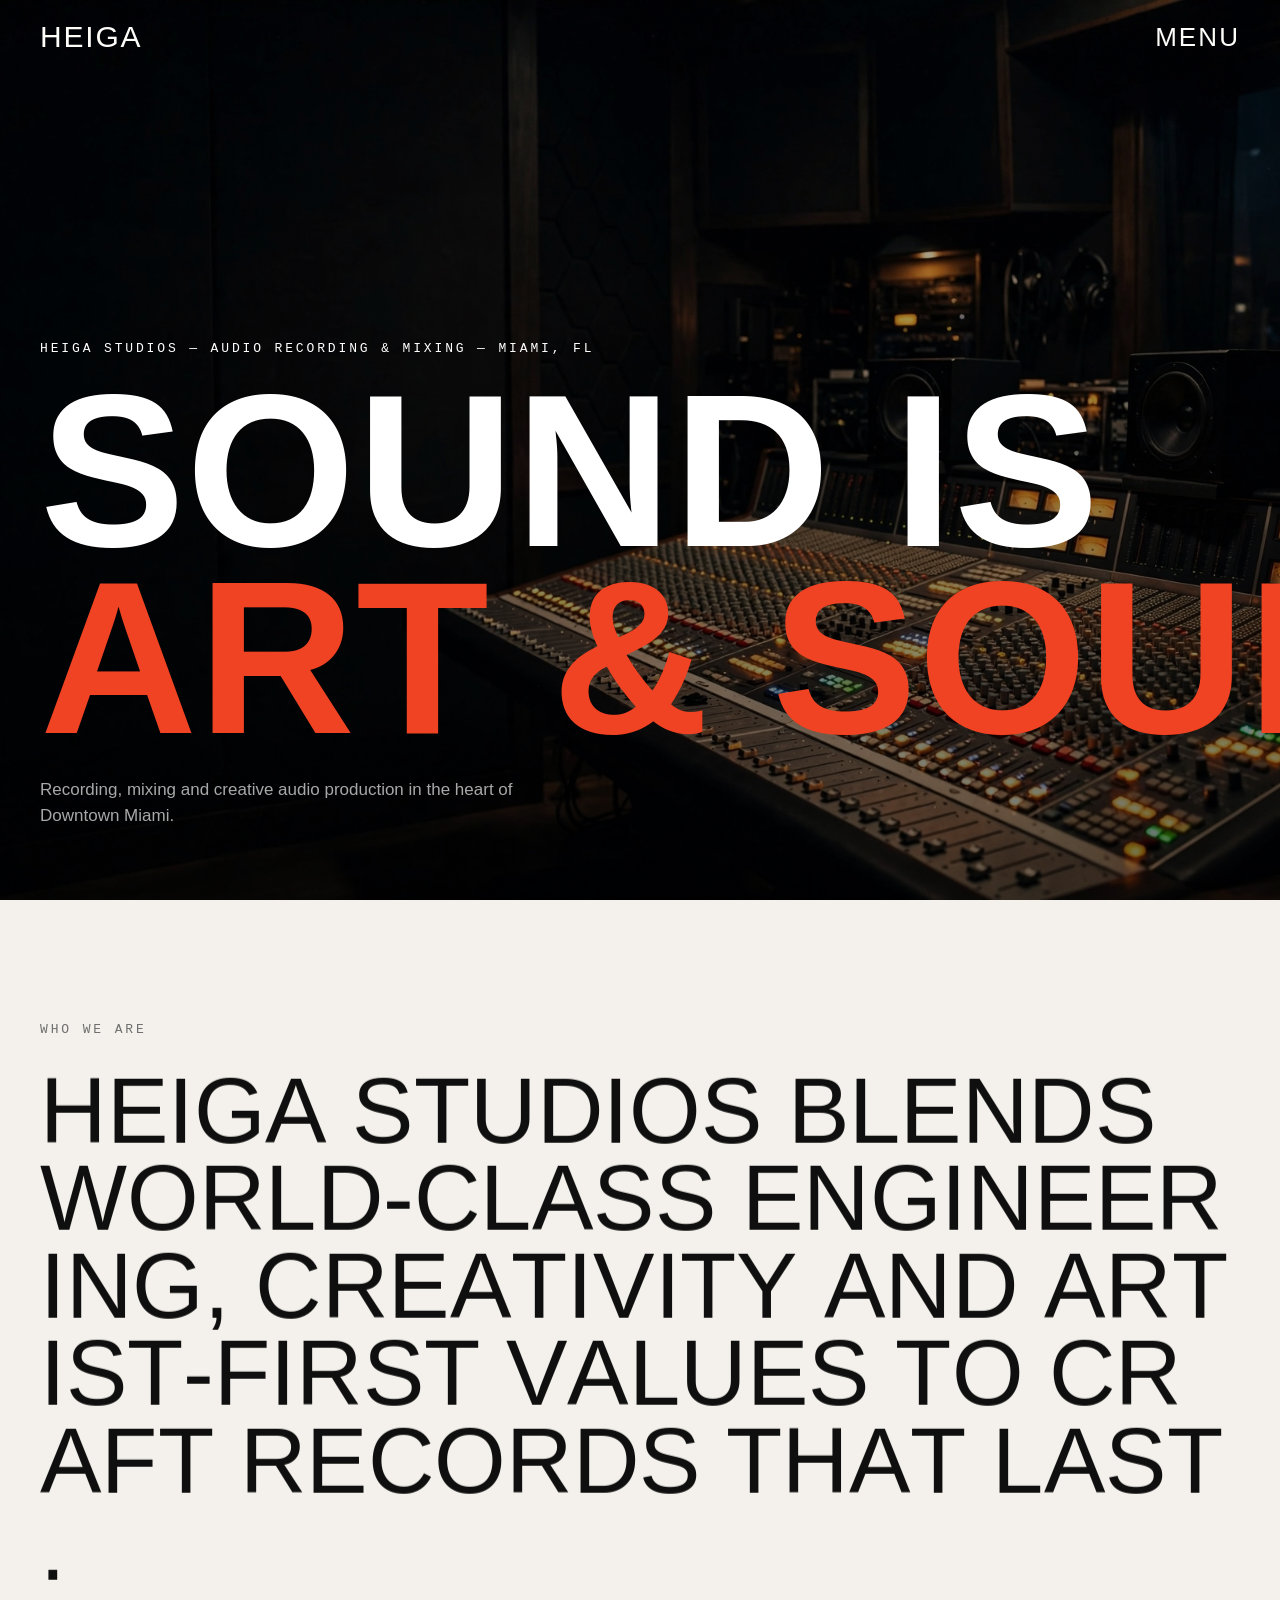
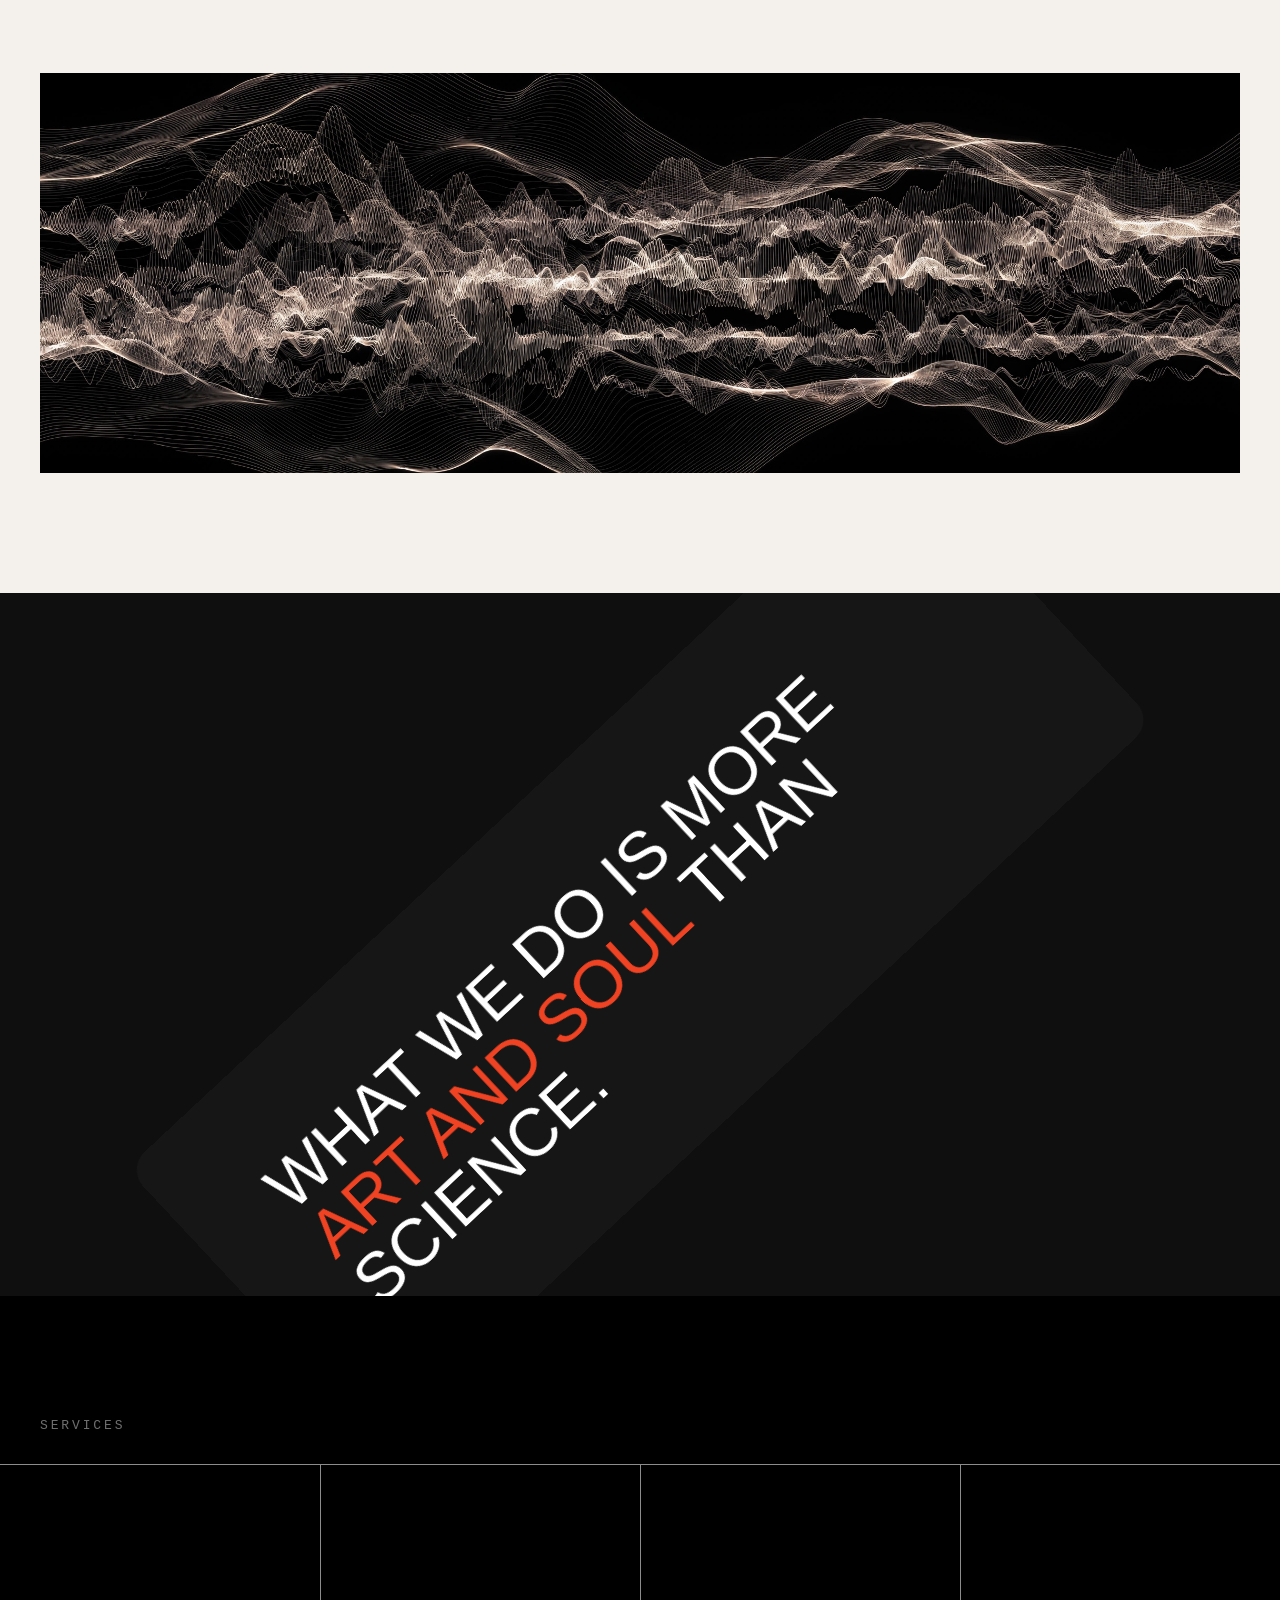
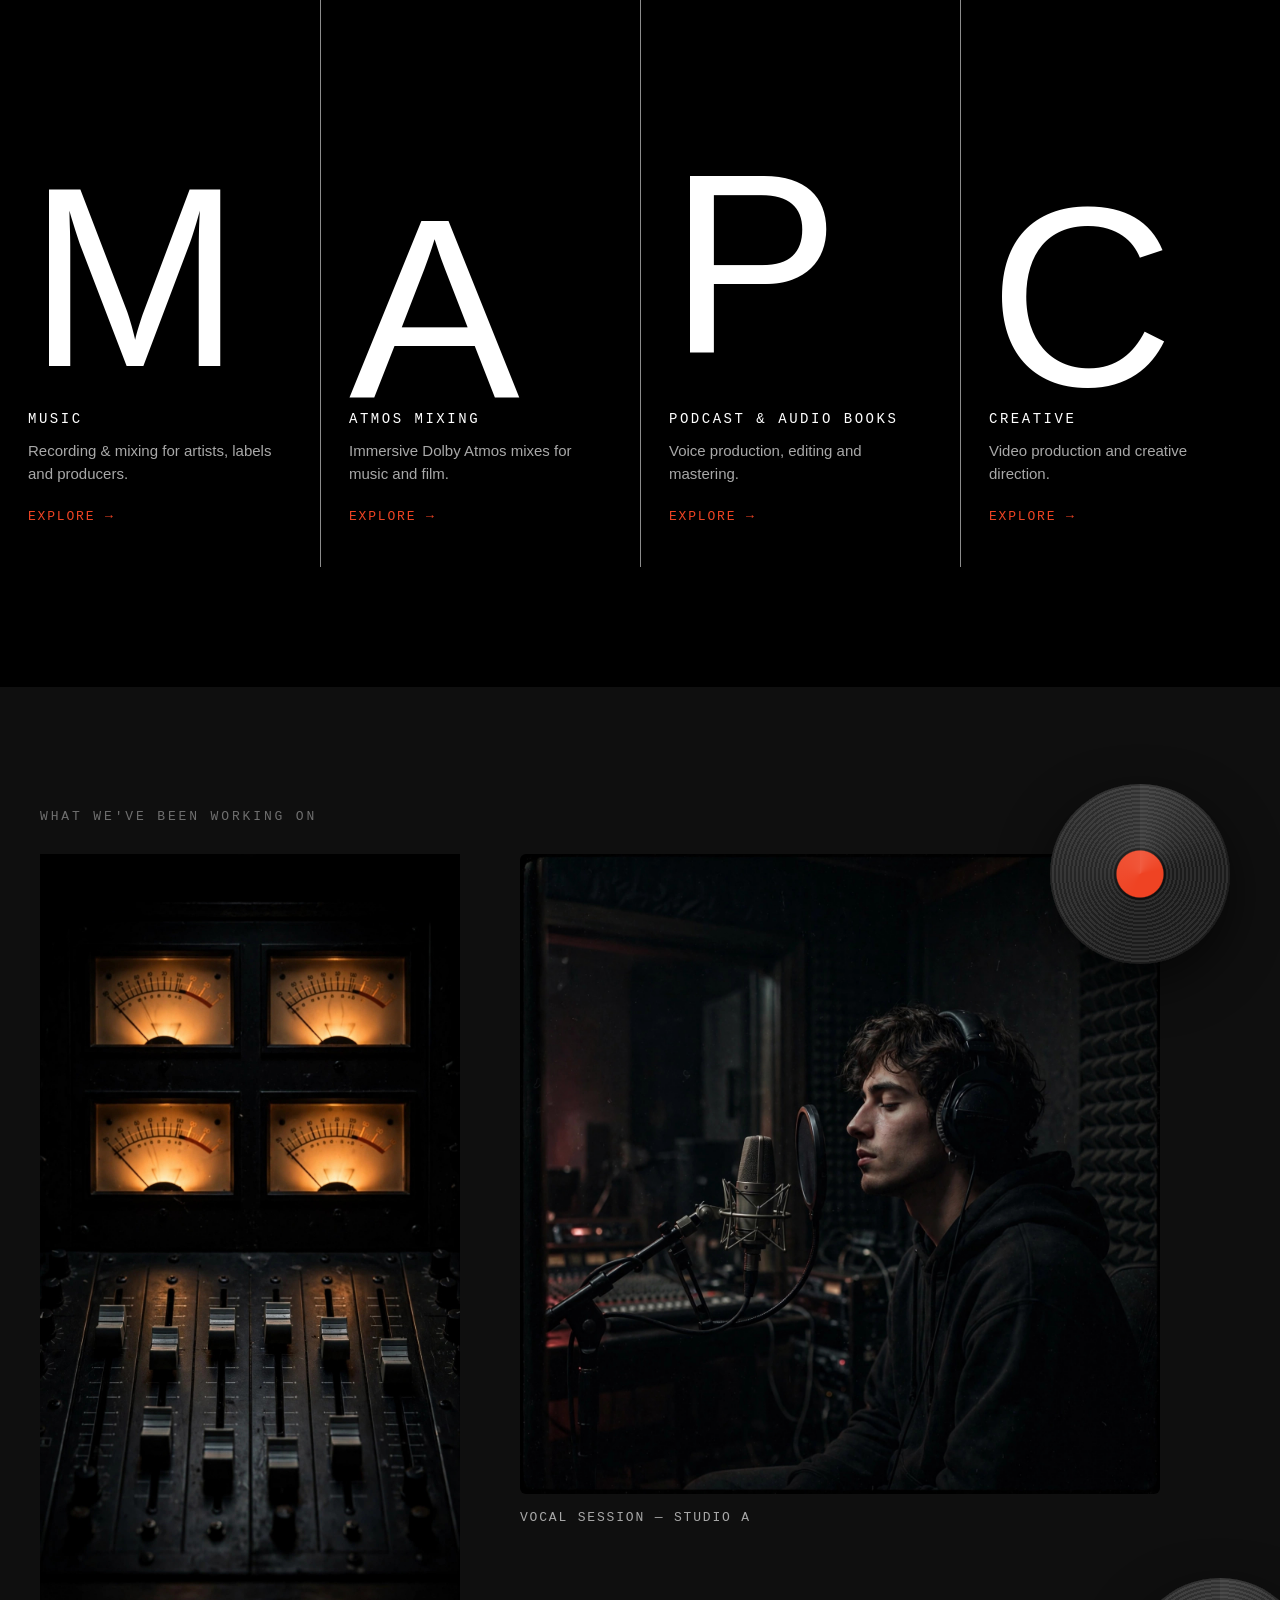
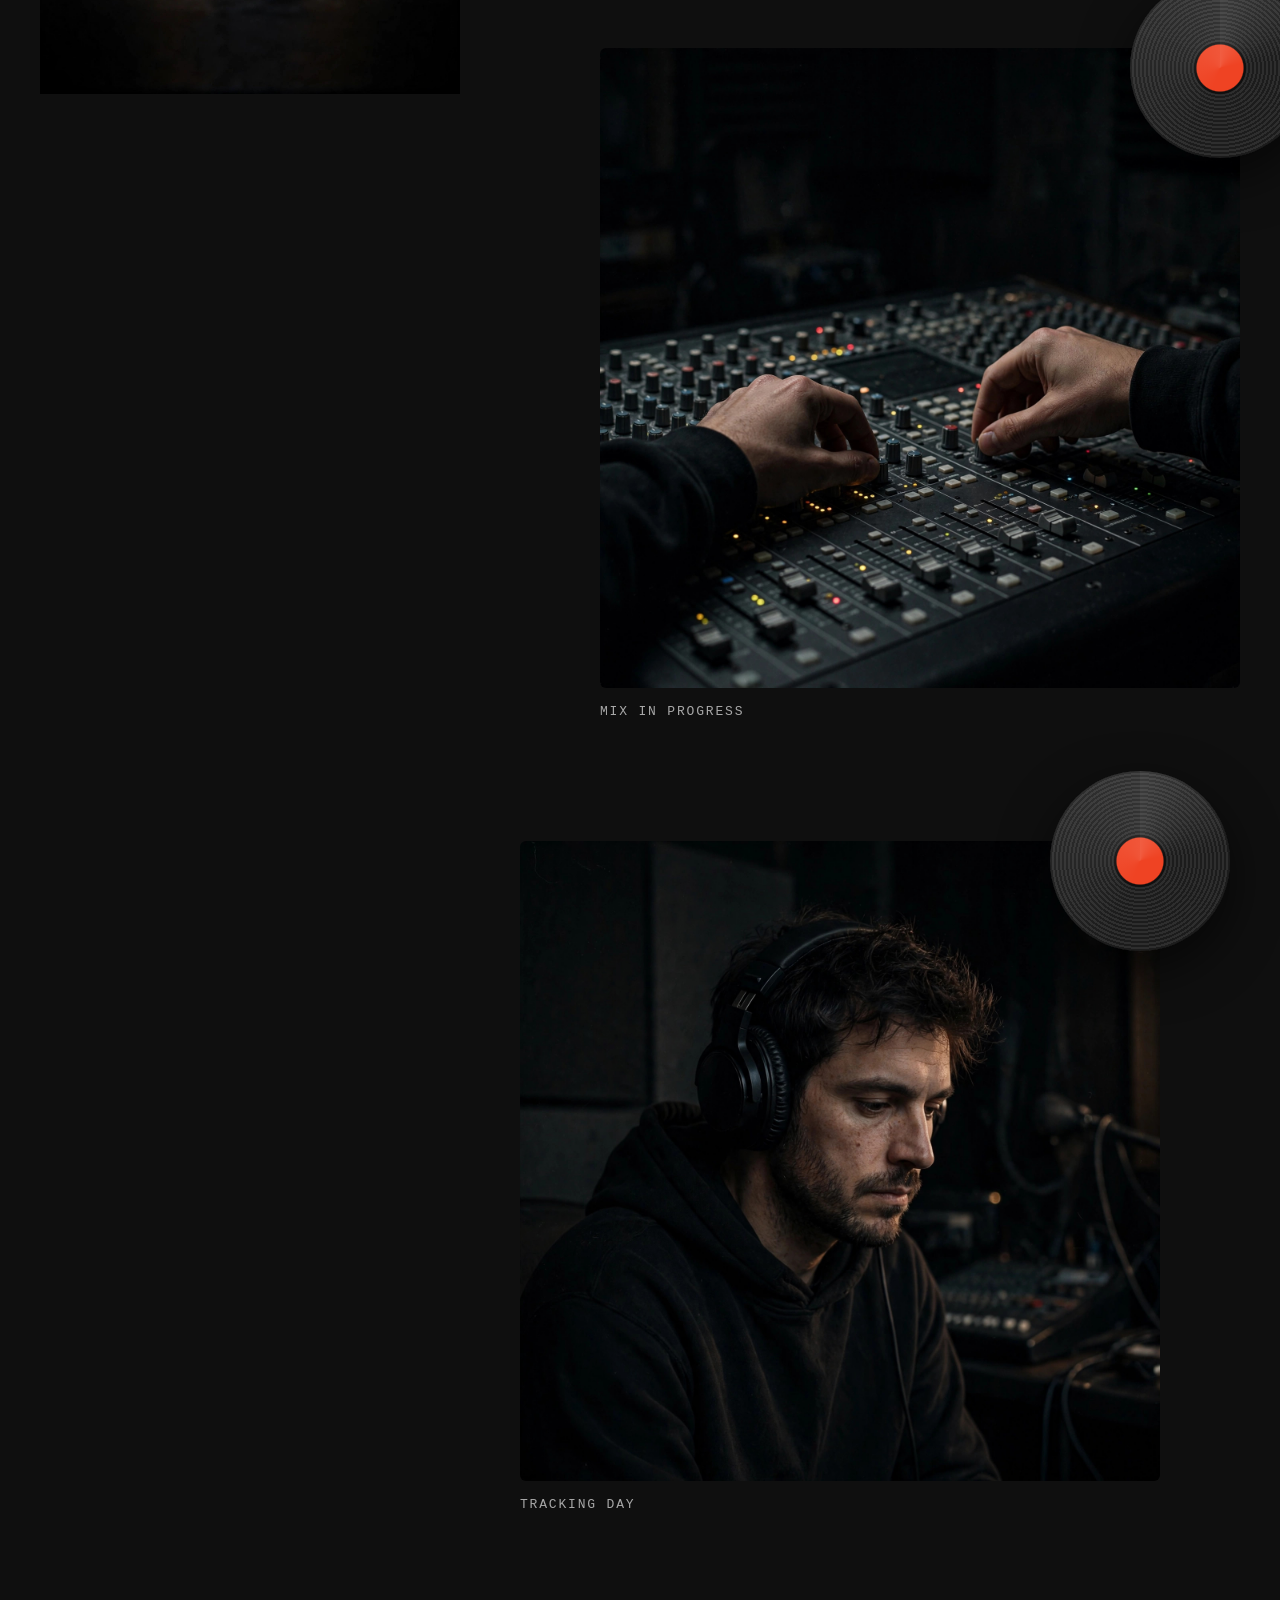
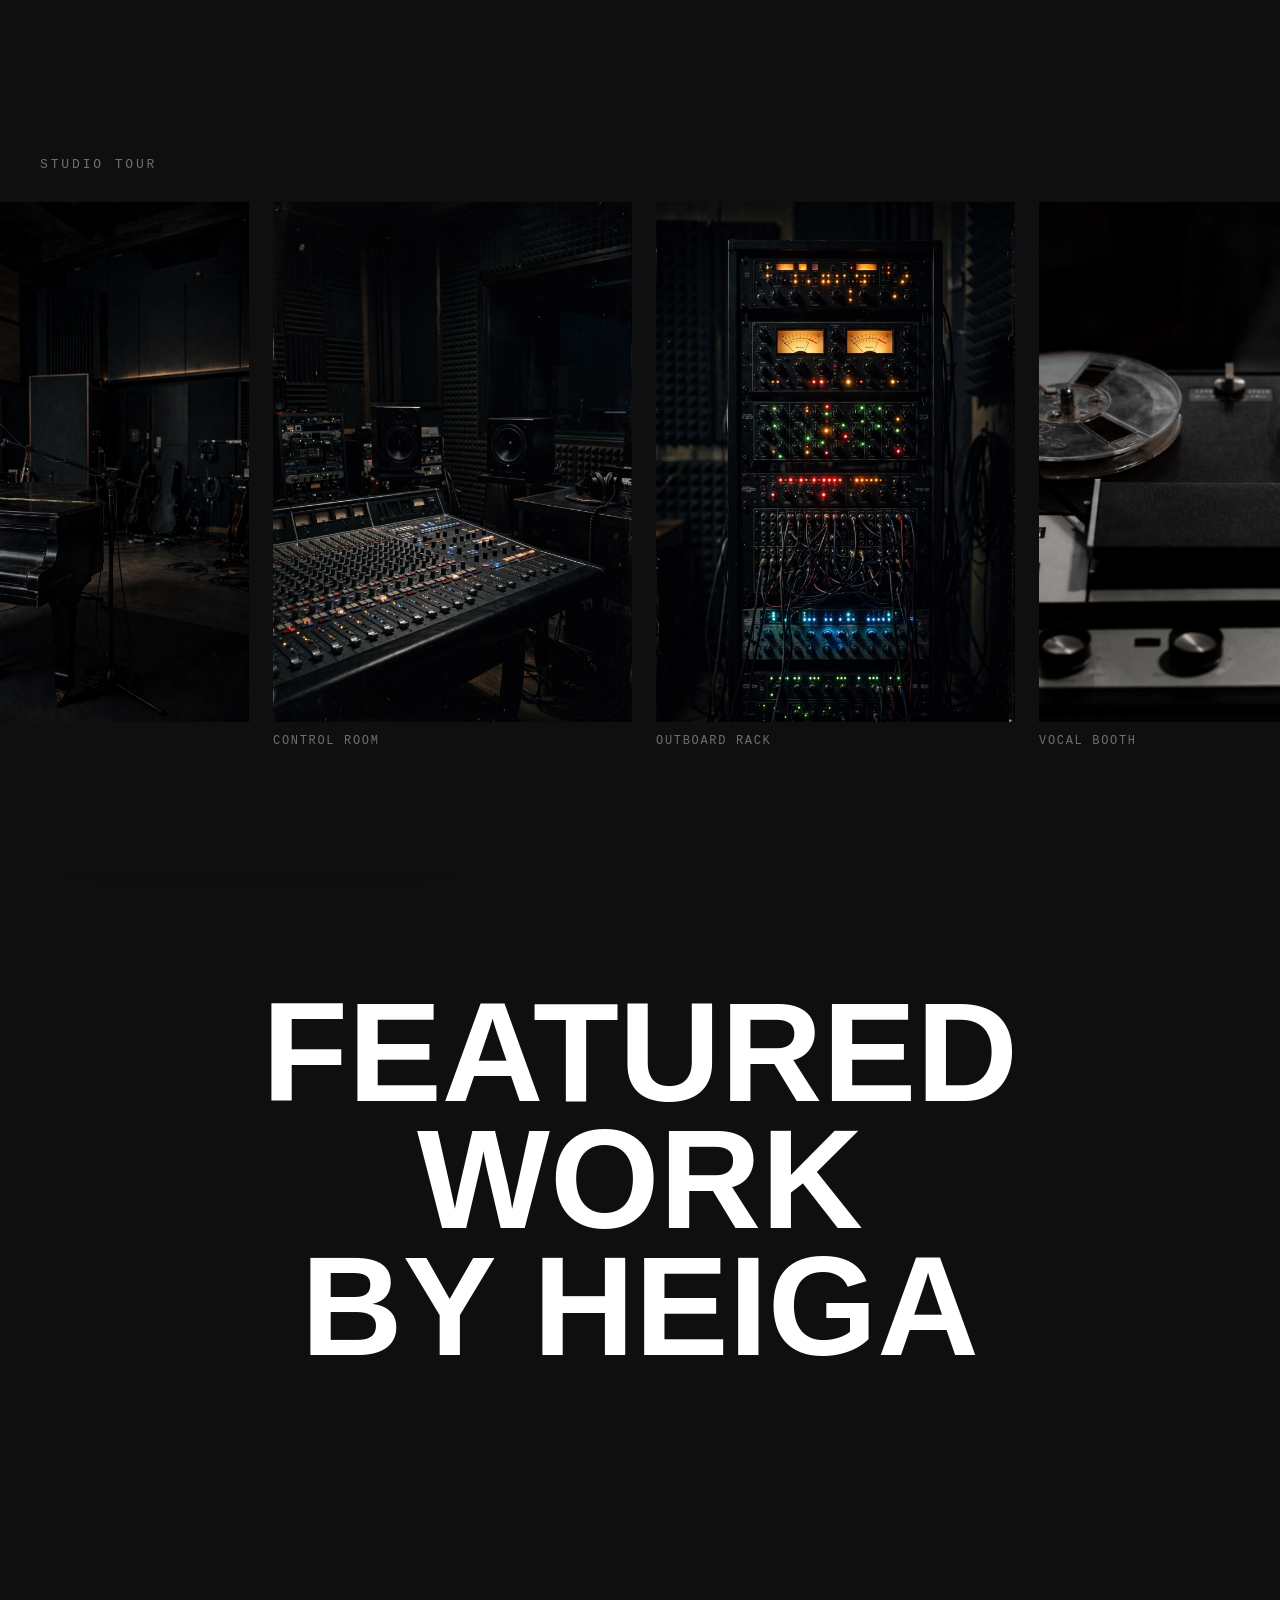
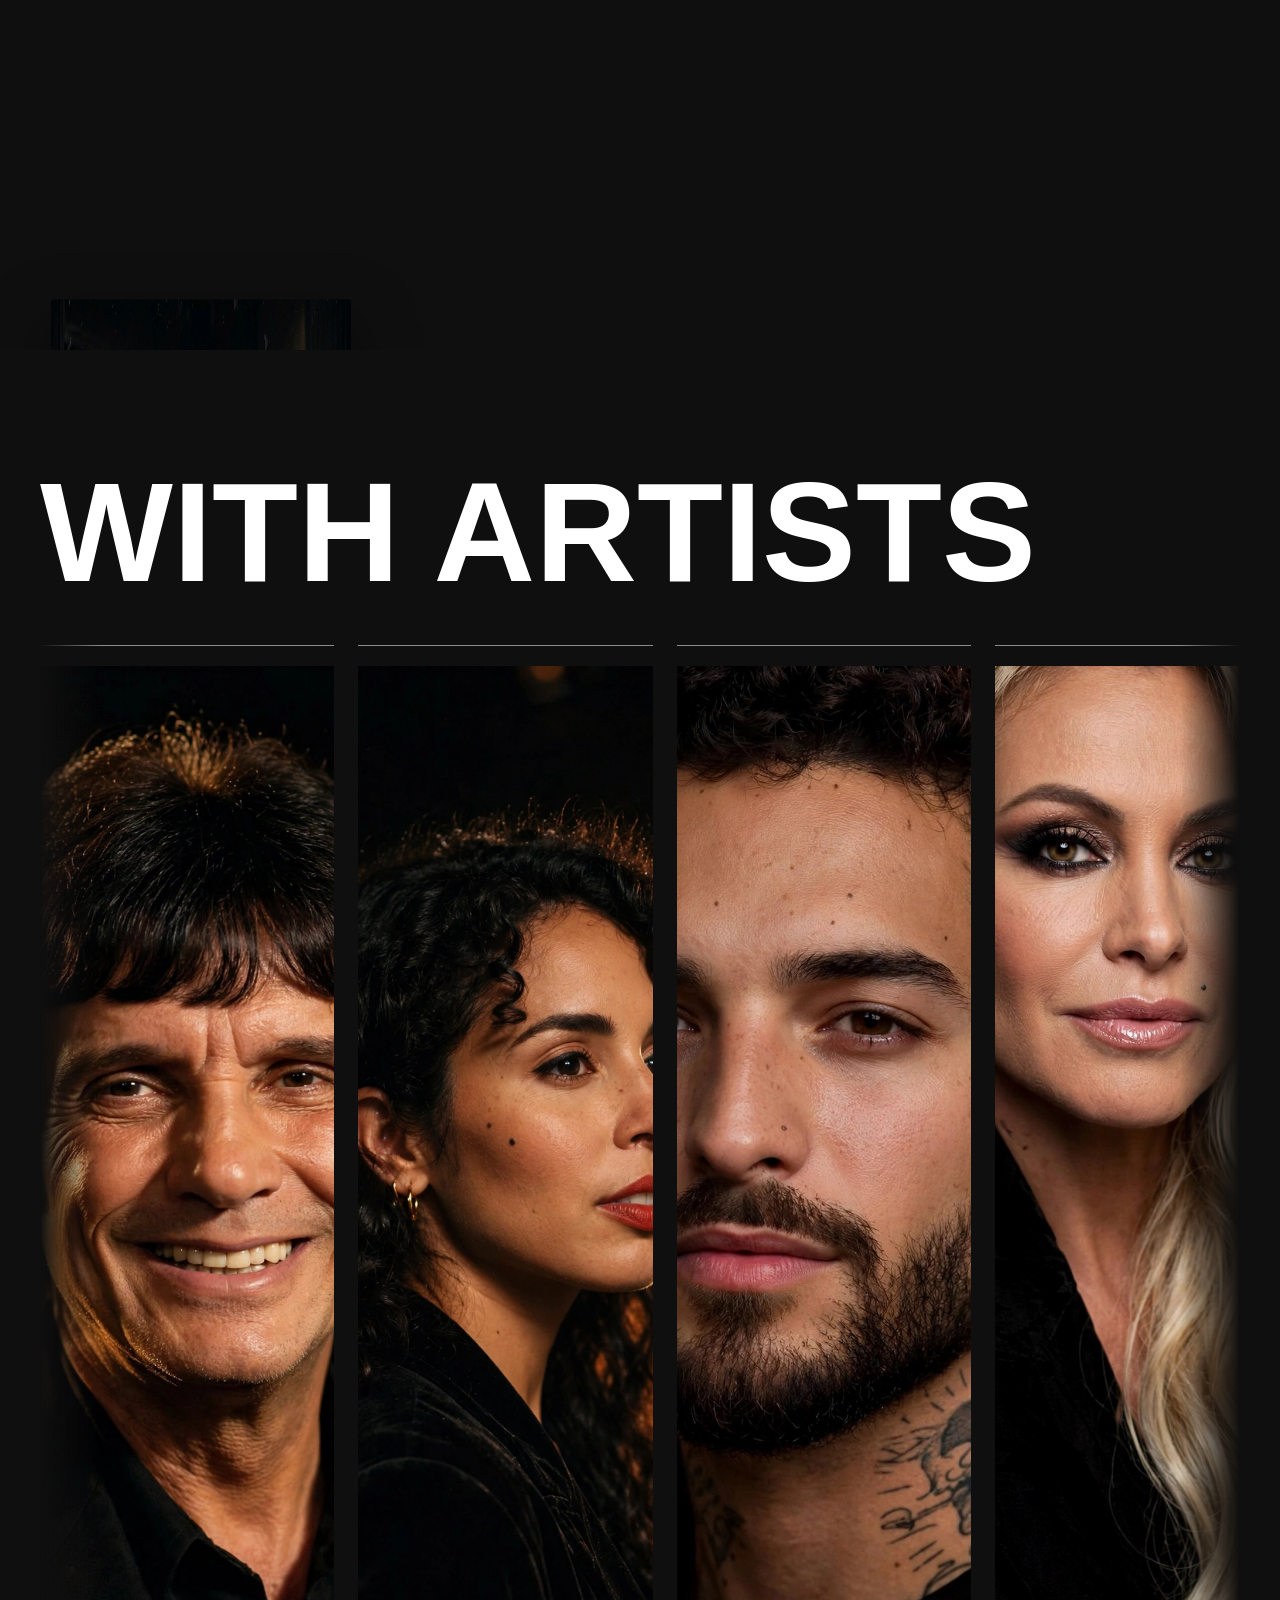
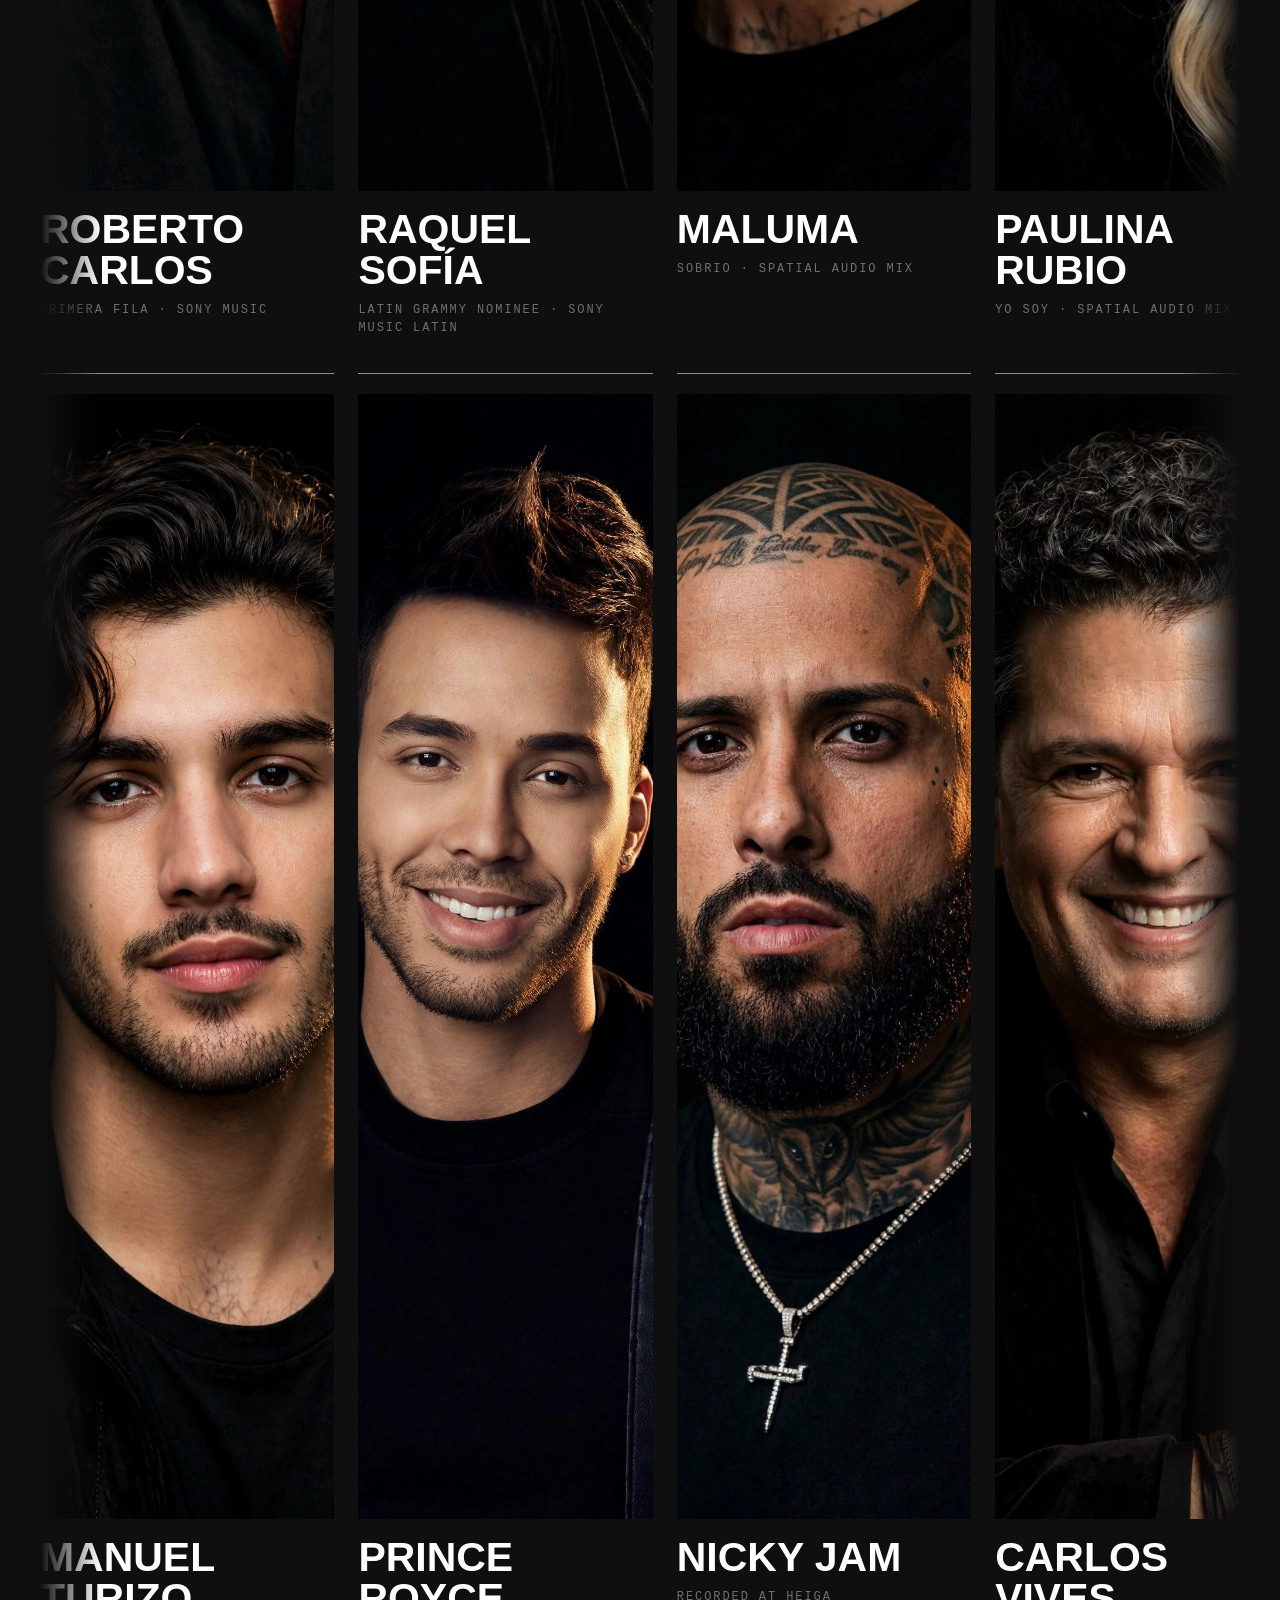
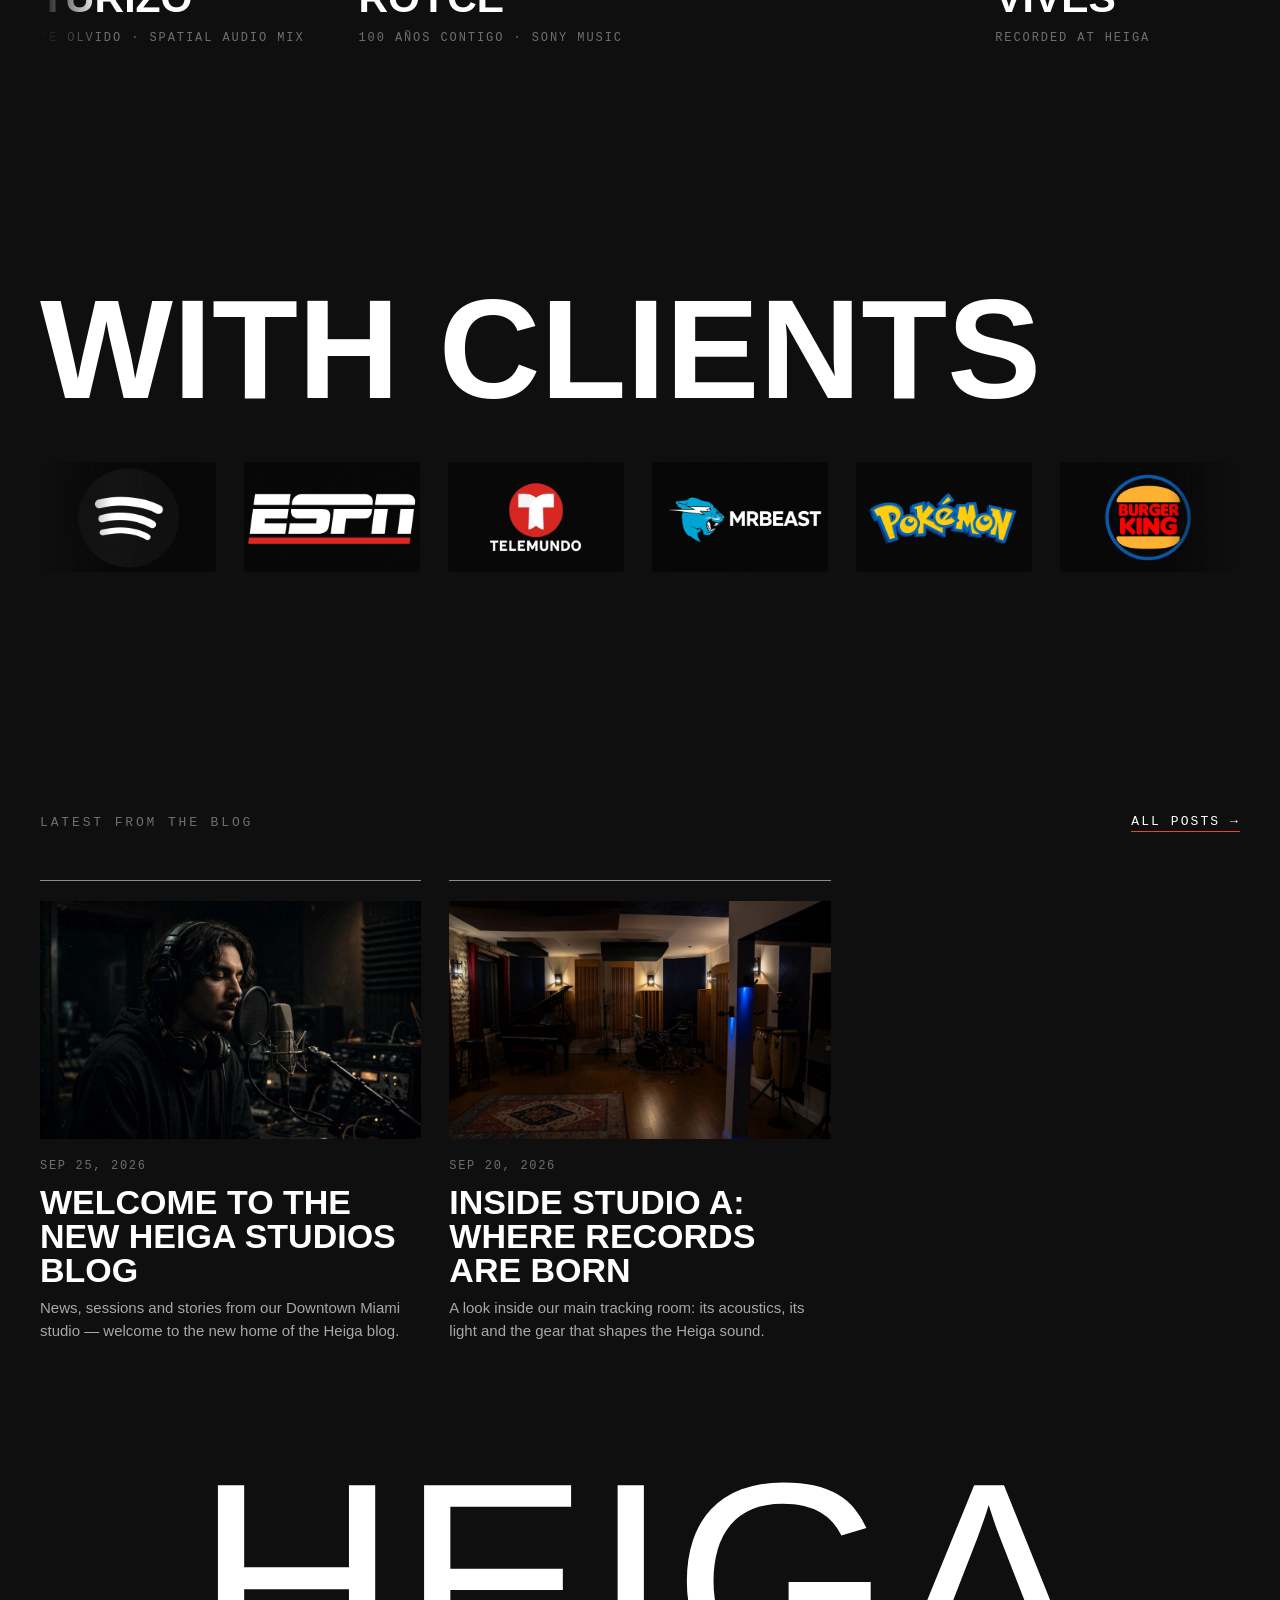
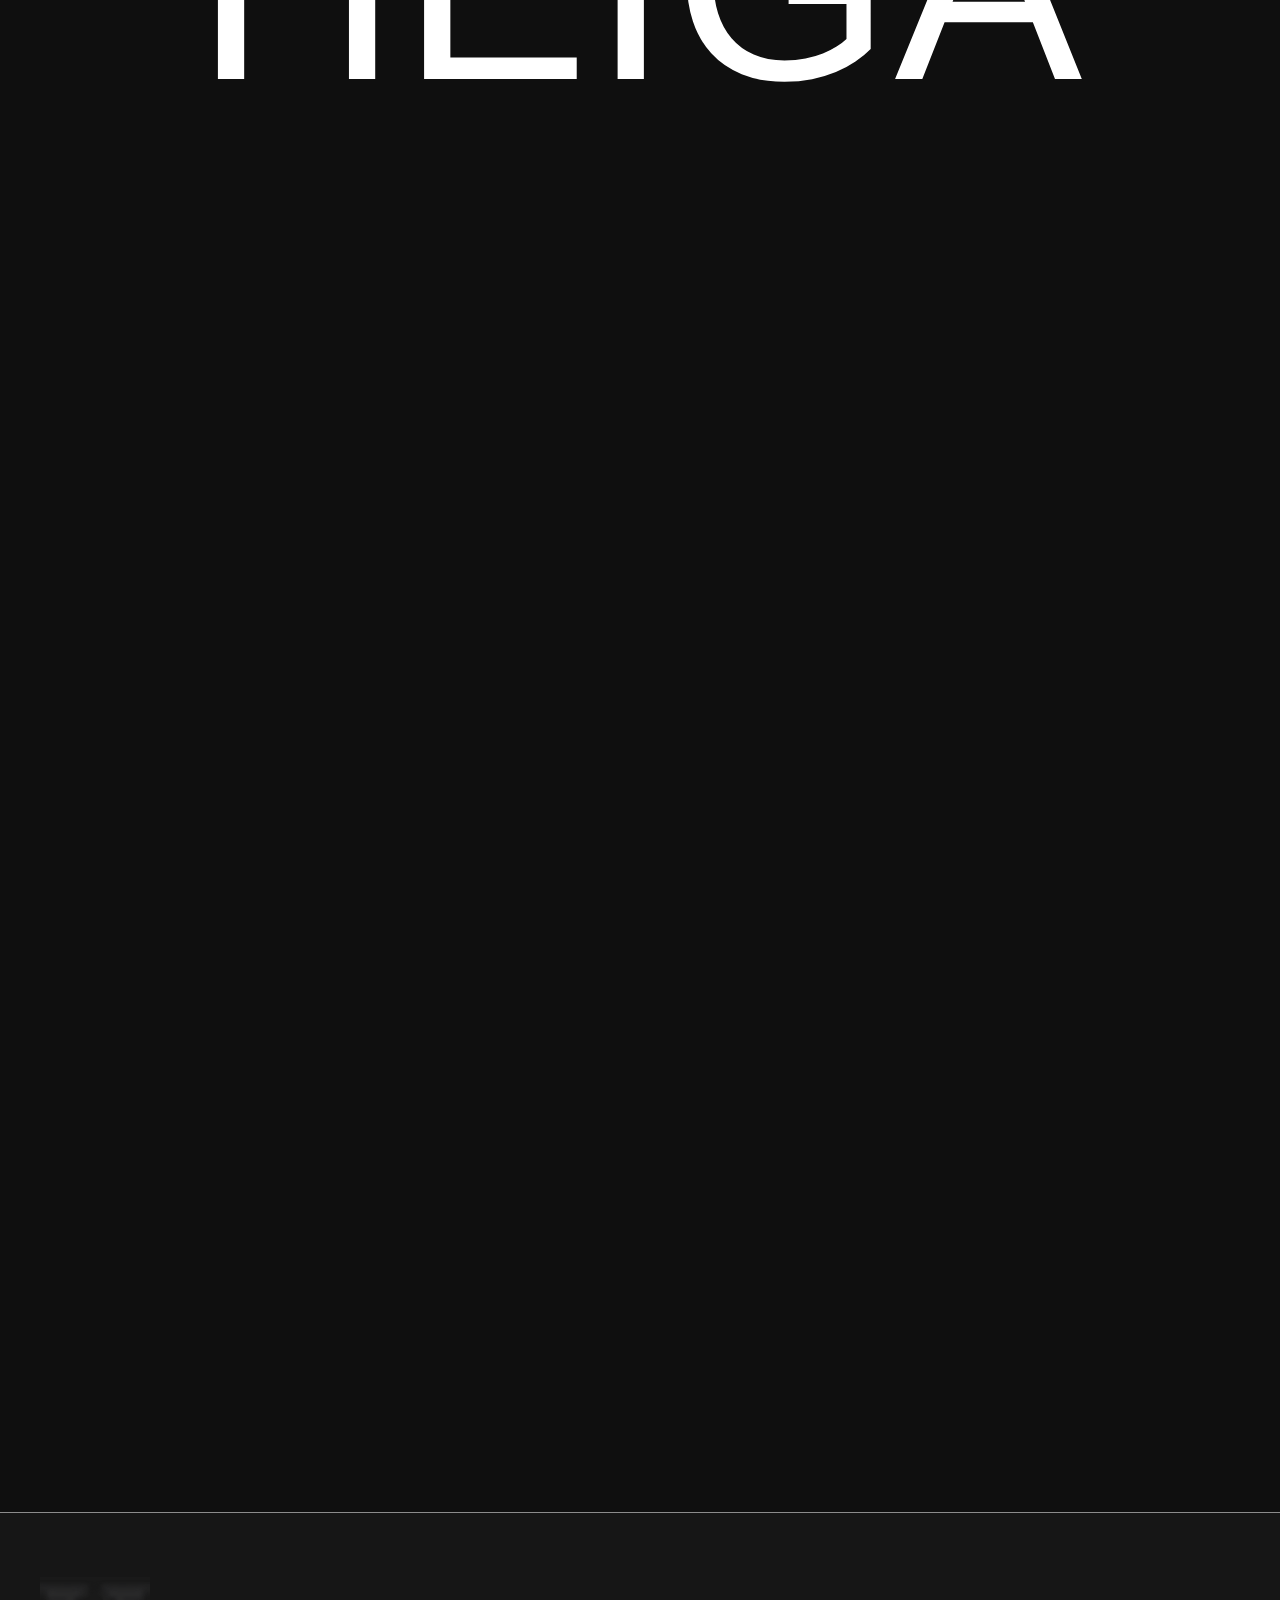
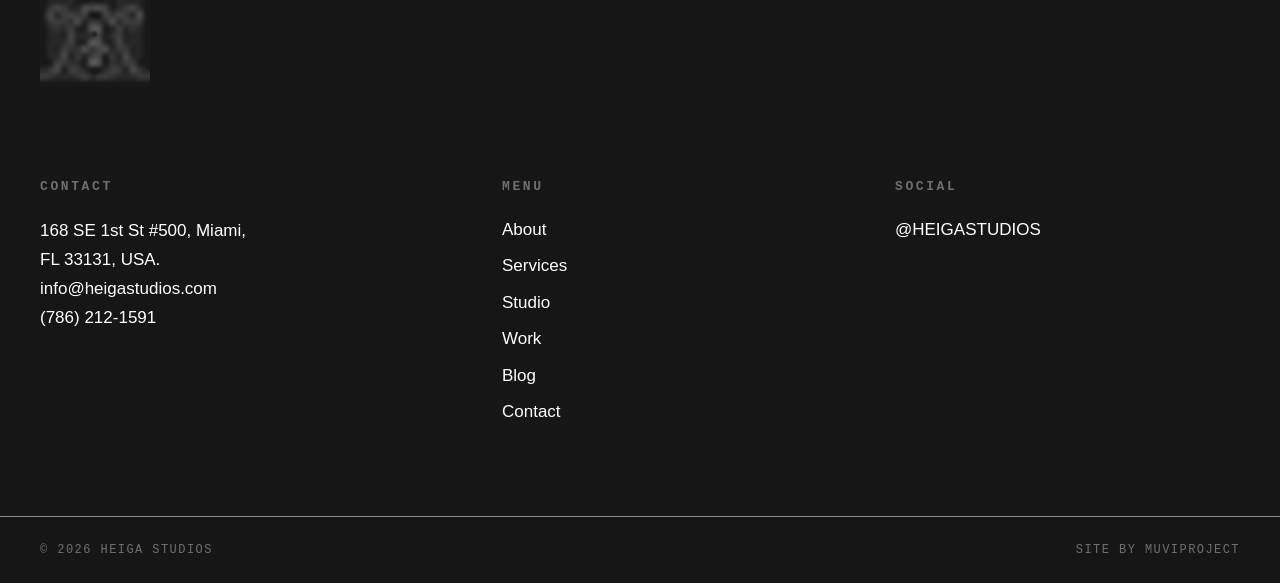
==== index.html @ ddb4eae9 "Propuesta inicial del sitio (provisorio, en revisión)" ====
<!DOCTYPE html>
<html lang="en">
<head>
<meta charset="UTF-8">
<meta name="viewport" content="width=device-width, initial-scale=1.0">
<title>Heiga Studios | Audio Recording &amp; Mixing | Miami, FL</title>
<meta name="description" content="Heiga Studios is a Miami recording studio offering music recording & mixing, Dolby Atmos, podcast & audiobook production and creative video services.">
<link rel="canonical" href="https://www.heigastudios.com/">
<meta name="robots" content="index, follow">
<meta property="og:type" content="website">
<meta property="og:site_name" content="Heiga Studios">
<meta property="og:title" content="Heiga Studios | Audio Recording & Mixing | Miami, FL">
<meta property="og:description" content="Music recording & mixing, Dolby Atmos, podcast & audiobook production and creative video — in the heart of Downtown Miami.">
<meta property="og:url" content="https://www.heigastudios.com/">
<meta property="og:image" content="https://www.heigastudios.com/assets/img/f-01-hero.jpg">
<meta name="twitter:card" content="summary_large_image">
<link rel="stylesheet" href="/assets/css/fonts.css">
<link rel="icon" type="image/png" href="/assets/img/logo.png">
<link rel="stylesheet" href="/assets/css/style.css">
<script src="/assets/js/vendor/lenis.min.js" defer></script>
<script src="/assets/js/main.js" defer></script>
<script type="application/ld+json">
{"@context":"https://schema.org","@type":"RecordingStudio","name":"Heiga Studios",
"url":"https://www.heigastudios.com/",
"telephone":"+1-786-212-1591","email":"info@heigastudios.com",
"address":{"@type":"PostalAddress","streetAddress":"168 SE 1st St #500","addressLocality":"Miami","addressRegion":"FL","postalCode":"33131","addressCountry":"US"},
"sameAs":["https://www.instagram.com/HEIGASTUDIOS"]}
</script>
</head>
<body>
<header class="site-header">
  <a class="brand" href="/" aria-label="Heiga Studios — home">HEIGA</a>
  <button class="menu-btn" data-menu-open aria-label="Open menu">MENU</button>
</header>
<div class="scrim" id="scrim"></div>
<aside class="drawer" id="drawer" aria-label="Site menu">
  <button class="drawer-close" data-menu-close>CLOSE</button>
  <nav>
    <a class="drawer-link" href="/"><span class="roll"><span>HOME</span><span>HOME</span></span></a>
    <a class="drawer-link" href="/about/"><span class="roll"><span>ABOUT</span><span>ABOUT</span></span></a>
    <a class="drawer-link" href="/services/"><span class="roll"><span>SERVICES</span><span>SERVICES</span></span></a>
    <a class="drawer-link" href="/studio/"><span class="roll"><span>STUDIO</span><span>STUDIO</span></span></a>
    <a class="drawer-link" href="/work/"><span class="roll"><span>WORK</span><span>WORK</span></span></a>
    <a class="drawer-link" href="/blog/"><span class="roll"><span>BLOG</span><span>BLOG</span></span></a>
    <a class="drawer-link" href="/contact/"><span class="roll"><span>CONTACT</span><span>CONTACT</span></span></a>
  </nav>
  <div class="social"><a href="https://www.instagram.com/HEIGASTUDIOS" target="_blank" rel="noopener">@HEIGASTUDIOS</a></div>
</aside>

<main>
  <!-- HERO -->
  <section class="hero" aria-label="Intro">
    <div class="hero-bg"><img src="/assets/img/f-01-hero.jpg" alt="Heiga Studios control room at night" width="1920" height="1080" fetchpriority="high"></div>
    <div class="hero-inner">
      <p class="eyebrow">HEIGA STUDIOS — AUDIO RECORDING &amp; MIXING — MIAMI, FL</p>
      <h1 class="hero-title" data-hero-title>
        <span class="line">SOUND IS</span>
        <span class="line accent">ART &amp; SOUL.</span>
      </h1>
      <!-- PROVISORIO: hero headline pending Malury approval -->
      <p class="hero-sub">Recording, mixing and creative audio production in the heart of Downtown Miami.<!-- PROVISORIO --></p>
    </div>
  </section>

  <!-- WHO WE ARE -->
  <section class="section section-light" aria-label="Who we are">
    <div class="wrap">
      <p class="kicker">WHO WE ARE</p>
      <p class="manifesto" data-manifesto>HEIGA STUDIOS BLENDS WORLD-CLASS ENGINEERING, CREATIVITY AND ARTIST-FIRST VALUES TO CRAFT RECORDS THAT LAST.</p>
      <!-- PROVISORIO: manifesto copy -->
      <figure class="zoom-figure" data-wave>
        <img src="/assets/img/f-02-waveform.jpg" alt="Abstract audio waveform" width="1920" height="1080" loading="lazy">
      </figure>
    </div>
  </section>

  <!-- TILT CARD -->
  <section class="tilt-stage" aria-label="Manifesto">
    <div class="tilt-card" data-tilt>
      <p>WHAT WE DO IS MORE <span class="accent">ART AND SOUL</span> THAN SCIENCE.</p>
    </div>
  </section>

  <!-- SERVICES -->
  <section class="services section" aria-label="Services" style="padding-left:0;padding-right:0">
    <div class="wrap" style="padding:0 var(--pad)"><p class="kicker">SERVICES</p></div>
    <div class="svc-grid">
      <a class="svc" href="/services/">
        <span class="svc-bg"><img src="/assets/img/f-03-music.jpg" alt="Vocalist recording in studio booth" loading="lazy"></span>
        <span class="svc-letter">M</span>
        <span class="svc-name">MUSIC</span>
        <span class="svc-desc">Recording &amp; mixing for artists, labels and producers.</span>
        <span class="svc-link">EXPLORE →</span>
      </a>
      <a class="svc" href="/services/">
        <span class="svc-bg"><img src="/assets/img/f-04-atmos.jpg" alt="Dolby Atmos control room" loading="lazy"></span>
        <span class="svc-letter">A</span>
        <span class="svc-name">ATMOS MIXING</span>
        <span class="svc-desc">Immersive Dolby Atmos mixes for music and film.</span>
        <span class="svc-link">EXPLORE →</span>
      </a>
      <a class="svc" href="/services/">
        <span class="svc-bg"><img src="/assets/img/f-05-podcast.jpg" alt="Podcast microphone in studio" loading="lazy"></span>
        <span class="svc-letter">P</span>
        <span class="svc-name">PODCAST &amp; AUDIO BOOKS</span>
        <span class="svc-desc">Voice production, editing and mastering.</span>
        <span class="svc-link">EXPLORE →</span>
      </a>
      <a class="svc" href="/services/">
        <span class="svc-bg"><img src="/assets/img/f-06-creative.jpg" alt="Film camera in studio" loading="lazy"></span>
        <span class="svc-letter">C</span>
        <span class="svc-name">CREATIVE</span>
        <span class="svc-desc">Video production and creative direction.</span>
        <span class="svc-link">EXPLORE →</span>
      </a>
    </div>
  </section>

  <!-- WHAT WE'VE BEEN WORKING ON -->
  <section class="section" aria-label="Recent work">
    <div class="wrap">
      <p class="kicker">WHAT WE'VE BEEN WORKING ON</p>
      <div class="working-grid">
        <figure class="working-tall reveal">
          <img src="/assets/img/f-07-vertical.jpg" alt="Analog console faders and VU meters" width="800" height="1600" loading="lazy">
        </figure>
        <div class="work-photos">
          <figure class="work-photo reveal">
            <img class="photo" src="/assets/img/f-08-vinyl-1.jpg" alt="Artist recording vocals at Heiga Studios" width="1000" height="1000" loading="lazy">
            <div class="vinyl" aria-hidden="true"></div>
            <figcaption class="work-cap">VOCAL SESSION — STUDIO A <!-- PROVISORIO --></figcaption>
          </figure>
          <figure class="work-photo reveal">
            <img class="photo" src="/assets/img/f-09-vinyl-2.jpg" alt="Hands on the mixing console" width="1000" height="1000" loading="lazy">
            <div class="vinyl" aria-hidden="true"></div>
            <figcaption class="work-cap">MIX IN PROGRESS <!-- PROVISORIO --></figcaption>
          </figure>
          <figure class="work-photo reveal">
            <img class="photo" src="/assets/img/f-10-vinyl-3.jpg" alt="Musician tracking with headphones" width="1000" height="1000" loading="lazy">
            <div class="vinyl" aria-hidden="true"></div>
            <figcaption class="work-cap">TRACKING DAY <!-- PROVISORIO --></figcaption>
          </figure>
        </div>
      </div>
    </div>
  </section>

  <!-- STUDIO TOUR GALLERY -->
  <section class="section gallery" aria-label="Studio tour">
    <p class="kicker">STUDIO TOUR</p>
    <div class="strip" data-drift>
      <figure><img src="/assets/img/f-11-tour-1.jpg" alt="Live room with piano" loading="lazy"><figcaption>LIVE ROOM</figcaption></figure>
      <figure><img src="/assets/img/f-12-tour-2.jpg" alt="Control room" loading="lazy"><figcaption>CONTROL ROOM</figcaption></figure>
      <figure><img src="/assets/img/f-13-tour-3.jpg" alt="Analog equipment rack" loading="lazy"><figcaption>OUTBOARD RACK</figcaption></figure>
      <figure><img src="/assets/img/f-14-tour-4.jpg" alt="Vocal booth" loading="lazy"><figcaption>VOCAL BOOTH</figcaption></figure>
      <figure><img src="/assets/img/f-15-tour-5.jpg" alt="Studio lounge" loading="lazy"><figcaption>LOUNGE</figcaption></figure>
      <figure><img src="/assets/img/f-16-tour-6.jpg" alt="Acoustic wood panels" loading="lazy"><figcaption>ACOUSTICS</figcaption></figure>
      <figure><img src="/assets/img/f-17-tour-7.jpg" alt="Studio hallway" loading="lazy"><figcaption>THE HALLWAY</figcaption></figure>
    </div>
  </section>

  <!-- FEATURED WORK -->
  <section class="section featured" aria-label="Featured work">
    <h2 class="reveal">FEATURED WORK<br>BY HEIGA</h2>
    <a class="sat sat-1" data-depth="0.12" href="/work/velvet-dusk/"><img src="/assets/img/f-18-work-1.jpg" alt="Recording session" width="600" height="750" loading="lazy"><span class="tag">VELVET DUSK</span></a>
    <a class="sat sat-2" data-depth="0.22" href="/work/neon-district/"><img src="/assets/img/f-19-work-2.jpg" alt="Atmos mixing session" width="760" height="500" loading="lazy"><span class="tag">NEON DISTRICT</span></a>
    <a class="sat sat-3" data-depth="-0.14" href="/work/morning-podcast/"><img src="/assets/img/f-20-work-3.jpg" alt="Podcast recording" width="680" height="460" loading="lazy"><span class="tag">MORNING PODCAST</span></a>
    <a class="sat sat-4" data-depth="0.3" href="/work/atmos-sessions/"><img src="/assets/img/f-21-work-4.jpg" alt="Film set session" width="560" height="700" loading="lazy"><span class="tag">ATMOS SESSIONS</span></a>
    <!-- PROVISORIO: featured projects pending Malury -->
  </section>

  <!-- WITH ARTISTS -->
  <section class="section artists" aria-label="With artists">
    <div class="wrap">
      <h2 class="reveal">WITH ARTISTS</h2>
    </div>
    <div class="artists-rows">
      <div class="artists-marquee">
        <div class="artists-track">
          <article class="artist-slide">
            <img src="/assets/img/a-01-roberto-carlos.jpg" alt="Roberto Carlos" width="900" height="1125" loading="lazy" draggable="false">
            <h3>Roberto Carlos</h3>
            <p class="meta">PRIMERA FILA · SONY MUSIC <!-- PROVISORIO --></p>
          </article>
          <article class="artist-slide">
            <img src="/assets/img/a-02-raquel-sofia.jpg" alt="Raquel Sofía" width="900" height="1125" loading="lazy" draggable="false">
            <h3>Raquel Sofía</h3>
            <p class="meta">LATIN GRAMMY NOMINEE · SONY MUSIC LATIN <!-- PROVISORIO --></p>
          </article>
          <article class="artist-slide">
            <img src="/assets/img/a-03-maluma.jpg" alt="Maluma" width="900" height="1125" loading="lazy" draggable="false">
            <h3>Maluma</h3>
            <p class="meta">SOBRIO · SPATIAL AUDIO MIX <!-- PROVISORIO --></p>
          </article>
          <article class="artist-slide">
            <img src="/assets/img/a-04-paulina-rubio.jpg" alt="Paulina Rubio" width="900" height="1125" loading="lazy" draggable="false">
            <h3>Paulina Rubio</h3>
            <p class="meta">YO SOY · SPATIAL AUDIO MIX <!-- PROVISORIO --></p>
          </article>
          <article class="artist-slide">
            <img src="/assets/img/a-05-boza.jpg" alt="Boza" width="900" height="1125" loading="lazy" draggable="false">
            <h3>Boza</h3>
            <p class="meta">ELLA · SPATIAL AUDIO MIX <!-- PROVISORIO --></p>
          </article>
          <article class="artist-slide" aria-hidden="true">
            <img src="/assets/img/a-01-roberto-carlos.jpg" alt="" width="900" height="1125" loading="lazy" draggable="false">
            <h3>Roberto Carlos</h3>
            <p class="meta">PRIMERA FILA · SONY MUSIC</p>
          </article>
          <article class="artist-slide" aria-hidden="true">
            <img src="/assets/img/a-02-raquel-sofia.jpg" alt="" width="900" height="1125" loading="lazy" draggable="false">
            <h3>Raquel Sofía</h3>
            <p class="meta">LATIN GRAMMY NOMINEE · SONY MUSIC LATIN</p>
          </article>
          <article class="artist-slide" aria-hidden="true">
            <img src="/assets/img/a-03-maluma.jpg" alt="" width="900" height="1125" loading="lazy" draggable="false">
            <h3>Maluma</h3>
            <p class="meta">SOBRIO · SPATIAL AUDIO MIX</p>
          </article>
          <article class="artist-slide" aria-hidden="true">
            <img src="/assets/img/a-04-paulina-rubio.jpg" alt="" width="900" height="1125" loading="lazy" draggable="false">
            <h3>Paulina Rubio</h3>
            <p class="meta">YO SOY · SPATIAL AUDIO MIX</p>
          </article>
          <article class="artist-slide" aria-hidden="true">
            <img src="/assets/img/a-05-boza.jpg" alt="" width="900" height="1125" loading="lazy" draggable="false">
            <h3>Boza</h3>
            <p class="meta">ELLA · SPATIAL AUDIO MIX</p>
          </article>
        </div>
      </div>
      <div class="artists-marquee reverse">
        <div class="artists-track">
          <article class="artist-slide">
            <img src="/assets/img/a-06-manuel-turizo.jpg" alt="Manuel Turizo" width="900" height="1125" loading="lazy" draggable="false">
            <h3>Manuel Turizo</h3>
            <p class="meta">TE OLVIDO · SPATIAL AUDIO MIX <!-- PROVISORIO --></p>
          </article>
          <article class="artist-slide">
            <img src="/assets/img/a-07-prince-royce.jpg" alt="Prince Royce" width="900" height="1125" loading="lazy" draggable="false">
            <h3>Prince Royce</h3>
            <p class="meta">100 AÑOS CONTIGO · SONY MUSIC <!-- PROVISORIO --></p>
          </article>
          <article class="artist-slide">
            <img src="/assets/img/a-08-nicky-jam.jpg" alt="Nicky Jam" width="900" height="1125" loading="lazy" draggable="false">
            <h3>Nicky Jam</h3>
            <p class="meta">RECORDED AT HEIGA <!-- PROVISORIO --></p>
          </article>
          <article class="artist-slide">
            <img src="/assets/img/a-09-carlos-vives.jpg" alt="Carlos Vives" width="900" height="1125" loading="lazy" draggable="false">
            <h3>Carlos Vives</h3>
            <p class="meta">RECORDED AT HEIGA <!-- PROVISORIO --></p>
          </article>
          <article class="artist-slide">
            <img src="/assets/img/a-10-cnco.jpg" alt="CNCO" width="900" height="1125" loading="lazy" draggable="false">
            <h3>CNCO</h3>
            <p class="meta">QUIENES SOMOS <!-- PROVISORIO --></p>
          </article>
          <article class="artist-slide" aria-hidden="true">
            <img src="/assets/img/a-06-manuel-turizo.jpg" alt="" width="900" height="1125" loading="lazy" draggable="false">
            <h3>Manuel Turizo</h3>
            <p class="meta">TE OLVIDO · SPATIAL AUDIO MIX</p>
          </article>
          <article class="artist-slide" aria-hidden="true">
            <img src="/assets/img/a-07-prince-royce.jpg" alt="" width="900" height="1125" loading="lazy" draggable="false">
            <h3>Prince Royce</h3>
            <p class="meta">100 AÑOS CONTIGO · SONY MUSIC</p>
          </article>
          <article class="artist-slide" aria-hidden="true">
            <img src="/assets/img/a-08-nicky-jam.jpg" alt="" width="900" height="1125" loading="lazy" draggable="false">
            <h3>Nicky Jam</h3>
            <p class="meta">RECORDED AT HEIGA</p>
          </article>
          <article class="artist-slide" aria-hidden="true">
            <img src="/assets/img/a-09-carlos-vives.jpg" alt="" width="900" height="1125" loading="lazy" draggable="false">
            <h3>Carlos Vives</h3>
            <p class="meta">RECORDED AT HEIGA</p>
          </article>
          <article class="artist-slide" aria-hidden="true">
            <img src="/assets/img/a-10-cnco.jpg" alt="" width="900" height="1125" loading="lazy" draggable="false">
            <h3>CNCO</h3>
            <p class="meta">QUIENES SOMOS</p>
          </article>
        </div>
      </div>
    </div>
    <!-- PROVISORIO: retratos recreados + asociaciones pendientes de aprobación de Malury/clientes -->
  </section>

  <!-- WITH CLIENTS -->
  <section class="section clients" aria-label="With clients">
    <div class="wrap">
      <h2 class="reveal">WITH CLIENTS</h2>
    </div>
    <div class="clients-marquee">
      <div class="clients-track">
        <img src="/assets/img/c-01-spotify.jpg" alt="Spotify" loading="lazy" draggable="false">
        <img src="/assets/img/c-02-espn.jpg" alt="ESPN" loading="lazy" draggable="false">
        <img src="/assets/img/c-03-telemundo.jpg" alt="Telemundo" loading="lazy" draggable="false">
        <img src="/assets/img/c-04-mrbeast.jpg" alt="MrBeast" loading="lazy" draggable="false">
        <img src="/assets/img/c-05-pokemon.jpg" alt="Pokémon" loading="lazy" draggable="false">
        <img src="/assets/img/c-06-burger-king.jpg" alt="Burger King" loading="lazy" draggable="false">
        <img src="/assets/img/c-07-disney.jpg" alt="Disney" loading="lazy" draggable="false">
        <img src="/assets/img/c-08-mtv.jpg" alt="MTV" loading="lazy" draggable="false">
        <img src="/assets/img/c-09-warner-music.jpg" alt="Warner Music Group" loading="lazy" draggable="false">
        <img src="/assets/img/c-10-sony-music.jpg" alt="Sony Music" loading="lazy" draggable="false">
        <img src="/assets/img/c-11-universal-music.jpg" alt="Universal Music" loading="lazy" draggable="false">
        <img src="/assets/img/c-12-paramount.jpg" alt="Paramount Pictures" loading="lazy" draggable="false">
        <img src="/assets/img/c-01-spotify.jpg" alt="" aria-hidden="true" loading="lazy" draggable="false">
        <img src="/assets/img/c-02-espn.jpg" alt="" aria-hidden="true" loading="lazy" draggable="false">
        <img src="/assets/img/c-03-telemundo.jpg" alt="" aria-hidden="true" loading="lazy" draggable="false">
        <img src="/assets/img/c-04-mrbeast.jpg" alt="" aria-hidden="true" loading="lazy" draggable="false">
        <img src="/assets/img/c-05-pokemon.jpg" alt="" aria-hidden="true" loading="lazy" draggable="false">
        <img src="/assets/img/c-06-burger-king.jpg" alt="" aria-hidden="true" loading="lazy" draggable="false">
        <img src="/assets/img/c-07-disney.jpg" alt="" aria-hidden="true" loading="lazy" draggable="false">
        <img src="/assets/img/c-08-mtv.jpg" alt="" aria-hidden="true" loading="lazy" draggable="false">
        <img src="/assets/img/c-09-warner-music.jpg" alt="" aria-hidden="true" loading="lazy" draggable="false">
        <img src="/assets/img/c-10-sony-music.jpg" alt="" aria-hidden="true" loading="lazy" draggable="false">
        <img src="/assets/img/c-11-universal-music.jpg" alt="" aria-hidden="true" loading="lazy" draggable="false">
        <img src="/assets/img/c-12-paramount.jpg" alt="" aria-hidden="true" loading="lazy" draggable="false">
      </div>
    </div>
    <!-- PROVISORIO: logos recreados, pendientes de aprobación -->
  </section>

  <!-- LATEST FROM THE BLOG -->
  <section class="section" aria-label="Latest from the blog">
    <div class="wrap">
      <div class="section-head">
        <p class="kicker" style="margin:0">LATEST FROM THE BLOG</p>
        <a class="text-link" href="/blog/">ALL POSTS →</a>
      </div>
      <!-- BLOG-LATEST-START -->
      <div class="blog-grid">

        <a class="post-card reveal" href="/blog/welcome-to-the-new-heiga-blog/">
          <img src="/assets/img/f-18-work-1.jpg" alt="Recording session with artist at Heiga Studios" loading="lazy">
          <p class="meta">SEP 25, 2026</p>
          <h3>Welcome to the New Heiga Studios Blog</h3>
          <p>News, sessions and stories from our Downtown Miami studio — welcome to the new home of the Heiga blog.</p>
        </a>

        <a class="post-card reveal" href="/blog/inside-studio-a/">
          <img src="/assets/img/f-23-studio-hero.jpg" alt="Studio A live room with acoustic wood panels and grand piano" loading="lazy">
          <p class="meta">SEP 20, 2026</p>
          <h3>Inside Studio A: Where Records Are Born</h3>
          <p>A look inside our main tracking room: its acoustics, its light and the gear that shapes the Heiga sound.</p>
        </a>
      </div>
      <!-- BLOG-LATEST-END -->
      <!-- PROVISORIO: cards regenerated by scripts/build-blog.js -->
    </div>
  </section>

  <!-- FOOTER -->
  <footer>
    <div class="foot-pin" aria-hidden="true"><div class="wordmark">HEIGA</div></div>
    <div class="foot-body">
      <div class="foot-brand"><img src="/assets/img/logo.png" alt="Heiga Studios logo" width="220" height="220" loading="lazy"></div>
      <div class="foot-grid">
        <div>
          <h4>CONTACT</h4>
          <address>
            168 SE 1st St #500, Miami,<br>FL 33131, USA.<br>
            <a href="mailto:info@heigastudios.com">info@heigastudios.com</a><br>
            <a href="tel:+17862121591">(786) 212-1591</a>
          </address>
        </div>
        <nav aria-label="Footer">
          <h4>MENU</h4>
          <div class="foot-nav">
            <a href="/about/">About</a><a href="/services/">Services</a>
            <a href="/studio/">Studio</a><a href="/work/">Work</a>
            <a href="/blog/">Blog</a><a href="/contact/">Contact</a>
          </div>
        </nav>
        <div>
          <h4>SOCIAL</h4>
          <div class="foot-nav"><a href="https://www.instagram.com/HEIGASTUDIOS" target="_blank" rel="noopener">@HEIGASTUDIOS</a></div>
        </div>
      </div>
      <div class="foot-bottom">
        <span>© 2026 HEIGA STUDIOS</span>
        <span>SITE BY MUVIPROJECT</span>
      </div>
    </div>
  </footer>
</main>
</body>
</html>
---- assets/css/fonts.css ----
@font-face{font-family:'Fragment Mono';font-style:normal;font-weight:400;font-display:swap;src:url('fonts/FragmentMono-400.woff2') format('woff2');}
@font-face{font-family:'Jura';font-style:normal;font-weight:400;font-display:swap;src:url('fonts/Jura-400.woff2') format('woff2');}
@font-face{font-family:'Jura';font-style:normal;font-weight:600;font-display:swap;src:url('fonts/Jura-600.woff2') format('woff2');}
@font-face{font-family:'Jura';font-style:normal;font-weight:700;font-display:swap;src:url('fonts/Jura-700.woff2') format('woff2');}
@font-face{font-family:'League Gothic';font-style:normal;font-weight:400;font-display:swap;src:url('fonts/LeagueGothic-400.woff2') format('woff2');}
---- assets/css/style.css ----
/* HEIGA Studios — shared stylesheet
   Design system: dark editorial brutalism (AK.REC reference, Web Reference Lab #1) */

:root{
  --bg:#0f0f0f;
  --bg-2:#161616;
  --bg-3:#1d1d1d;
  --ink:#ffffff;
  --muted:#a8a8a8;
  --dim:#6f6f6f;
  --accent:#ef4323; /* provisorio — confirmar color de marca con Malury */
  --hair:#8c8c8c;
  --light:#f4f1ec;
  --font-display:'League Gothic', 'Arial Narrow', sans-serif;
  --font-body:'Jura', 'Helvetica Neue', sans-serif;
  --font-mono:'Fragment Mono', 'Courier New', monospace;
  --pad:40px;
}

*{margin:0;padding:0;box-sizing:border-box}
html{scroll-behavior:auto}
html,body{background:var(--bg)}
body{
  font-family:var(--font-body);
  color:var(--ink);
  -webkit-font-smoothing:antialiased;
  overflow-x:hidden;
  line-height:1.5;
}
img{display:block;max-width:100%;background:#1a1a1a}
a{color:inherit;text-decoration:none}
::selection{background:var(--accent);color:#fff}

/* ---------- header (mix-blend difference) ---------- */
.site-header{
  position:fixed;inset:0 0 auto 0;z-index:90;
  display:flex;justify-content:space-between;align-items:center;
  padding:22px var(--pad);
  mix-blend-mode:difference;color:#fff;
}
.brand{font-family:var(--font-display);font-size:30px;letter-spacing:.06em;line-height:1}
.menu-btn{
  font-family:var(--font-display);font-size:26px;letter-spacing:.08em;
  background:none;border:0;color:inherit;cursor:pointer;line-height:1;
}

/* ---------- drawer (instant swap, no slide) ---------- */
.drawer{
  position:fixed;inset:0 0 0 auto;z-index:100;
  width:500px;max-width:100vw;height:100dvh;
  background:var(--light);color:#0f0f0f;
  display:none;flex-direction:column;justify-content:center;
  padding:60px;
}
.drawer.open{display:flex}
.drawer-close{
  position:absolute;top:22px;right:var(--pad);
  font-family:var(--font-display);font-size:26px;letter-spacing:.08em;
  background:none;border:0;cursor:pointer;color:#0f0f0f;
}
.drawer nav{display:flex;flex-direction:column;gap:6px}
.drawer-link{
  display:block;overflow:hidden;height:1.15em;
  font-family:var(--font-display);font-size:clamp(48px,7vw,84px);
  line-height:1.15;text-transform:uppercase;letter-spacing:.01em;
}
.drawer-link .roll{display:block;transition:transform .3s cubic-bezier(.16,1,.3,1)}
.drawer-link .roll span{display:block;height:1.15em;line-height:1.15}
.drawer-link:hover .roll{transform:translateY(-1.15em)}
.drawer-link:hover{background:#0f0f0f;color:#fff}
.drawer .social{margin-top:48px;font-family:var(--font-mono);font-size:13px;letter-spacing:.1em}
.drawer .social a{border-bottom:1px solid currentColor}
.scrim{
  position:fixed;inset:0;z-index:95;background:rgba(0,0,0,.55);
  display:none;
}
.scrim.open{display:block}

/* ---------- hero ---------- */
.hero{position:relative;min-height:100vh;display:flex;align-items:flex-end;overflow:hidden}
.hero-bg{position:absolute;inset:0;z-index:0}
.hero-bg img{width:100%;height:100%;object-fit:cover}
.hero-bg::after{content:"";position:absolute;inset:0;background:linear-gradient(180deg,rgba(0,0,0,.25),rgba(0,0,0,.55))}
.hero-inner{position:relative;z-index:1}
.hero-inner{padding:0 var(--pad) 8vh;max-width:1600px}
.eyebrow{font-family:var(--font-mono);font-size:13px;letter-spacing:.22em;color:var(--ink);margin-bottom:18px}
.hero-title{
  font-family:var(--font-display);text-transform:uppercase;
  font-size:clamp(84px,17vw,290px);line-height:.86;letter-spacing:.005em;
}
.hero-title .line{display:block;white-space:nowrap}
.hero-title .accent{color:var(--accent)}
.hero-title .ch{display:inline-block;will-change:transform,opacity,filter}
.hero-sub{margin-top:26px;max-width:520px;color:var(--muted);font-size:17px}

/* ---------- generic section scaffolding ---------- */
main>section{position:relative;background:var(--bg)}
main>section.hero{background:transparent}
.section{position:relative;padding:120px var(--pad)}
.wrap{max-width:1600px;margin:0 auto}
.kicker{font-family:var(--font-mono);font-size:13px;letter-spacing:.22em;color:var(--dim);margin-bottom:28px}
.section-light{background:var(--light);color:#0f0f0f}
.section-light .kicker{color:#6f6f6f}

/* ---------- manifesto (time-based letter reveal) ---------- */
.manifesto{
  font-family:var(--font-display);text-transform:uppercase;
  font-size:clamp(44px,7.2vw,120px);line-height:.95;max-width:1400px;
}
.manifesto .ch{display:inline-block;opacity:0;transform:translateY(.35em);will-change:transform,opacity}
.zoom-figure{margin-top:80px;overflow:hidden}
.zoom-figure img{width:100%;height:auto;transform:scale(1.2);will-change:transform}

/* ---------- tilt card (-43deg -> 0deg) ---------- */
.tilt-stage{padding:140px var(--pad);overflow:hidden}
.tilt-card{
  background:var(--bg-2);border-radius:28px;
  max-width:1200px;margin:0 auto;padding:clamp(48px,8vw,120px);
  will-change:transform;
  transform:rotate(-43deg);
}
.tilt-card p{
  font-family:var(--font-display);text-transform:uppercase;
  font-size:clamp(40px,6vw,104px);line-height:.95;
}
.tilt-card .accent{color:var(--accent)}

/* ---------- services ---------- */
.services{background:#000}
.svc-grid{display:grid;grid-template-columns:repeat(4,1fr);border-top:1px solid var(--hair)}
.svc{
  position:relative;border-left:1px solid var(--hair);
  min-height:78vh;padding:40px 28px;overflow:hidden;
  display:flex;flex-direction:column;justify-content:flex-end;
}
.svc:first-child{border-left:0}
.svc-bg{position:absolute;inset:0;opacity:0;transition:opacity .35s ease;z-index:0}
.svc-bg img{width:100%;height:100%;object-fit:cover;opacity:.5}
.svc:hover .svc-bg{opacity:1}
.svc-letter{
  position:relative;z-index:1;
  font-family:var(--font-display);font-size:clamp(160px,20vw,400px);
  line-height:.8;color:var(--ink);
}
.svc:nth-child(1) .svc-letter{transform:translateY(-6%)}
.svc:nth-child(2) .svc-letter{transform:translateY(10%)}
.svc:nth-child(3) .svc-letter{transform:translateY(-12%)}
.svc:nth-child(4) .svc-letter{transform:translateY(4%)}
.svc-name{position:relative;z-index:1;font-family:var(--font-mono);font-size:14px;letter-spacing:.18em;margin-top:18px}
.svc-desc{position:relative;z-index:1;color:var(--muted);font-size:15px;margin-top:10px;max-width:260px}
.svc-link{position:relative;z-index:1;margin-top:22px;font-family:var(--font-mono);font-size:13px;letter-spacing:.14em;color:var(--accent)}

/* ---------- working on (vinyls) ---------- */
.working-grid{display:grid;grid-template-columns:minmax(200px,420px) 1fr;gap:60px;align-items:start}
.working-tall img{width:100%;height:auto}
.work-photos{display:flex;flex-direction:column;gap:120px}
.work-photo{position:relative;max-width:640px}
.work-photo:nth-child(even){align-self:flex-end}
.work-photo img.photo{width:100%;height:auto;border-radius:6px}
.vinyl{
  position:absolute;width:180px;height:180px;right:-70px;top:-70px;
  border-radius:50%;
  background:
    radial-gradient(circle at center, var(--accent) 0 18%, #0f0f0f 19% 20%, transparent 21%),
    repeating-radial-gradient(circle at center, #1c1c1c 0 2px, #2e2e2e 2px 4px);
  box-shadow:0 18px 50px rgba(0,0,0,.6);
  animation:spin 6.4s linear infinite;
  will-change:transform;
}
.vinyl::after{
  content:"";position:absolute;inset:0;border-radius:50%;
  background:conic-gradient(from 0deg, rgba(255,255,255,.14), transparent 22%, transparent 55%, rgba(255,255,255,.1));
}
.vinyl.paused{animation-play-state:paused}
@keyframes spin{to{transform:rotate(360deg)}}
.work-cap{font-family:var(--font-mono);font-size:13px;letter-spacing:.14em;color:var(--muted);margin-top:14px}

/* ---------- gallery drift ---------- */
.gallery{overflow:hidden;padding-left:0;padding-right:0}
.gallery .kicker{padding:0 var(--pad)}
.strip{display:flex;gap:24px;padding:0 var(--pad);will-change:transform;width:max-content}
.strip figure{flex:0 0 auto;width:min(359px,72vw)}
.strip img{width:100%;height:auto;aspect-ratio:359/520;object-fit:cover}
.strip figcaption{font-family:var(--font-mono);font-size:12px;letter-spacing:.14em;color:var(--dim);margin-top:10px}

/* ---------- featured work (satellites w/ parallax) ---------- */
.featured{position:relative;text-align:center;overflow:hidden;min-height:120vh}
.featured h2{
  font-family:var(--font-display);text-transform:uppercase;
  font-size:clamp(64px,11vw,190px);line-height:.9;
  max-width:1200px;margin:0 auto;position:relative;z-index:2;
}
.sat{position:absolute;z-index:1;will-change:transform}
.sat img{border-radius:4px;box-shadow:0 24px 60px rgba(0,0,0,.5)}
.sat-1{top:6%;left:4%;width:min(300px,30vw)}
.sat-2{top:22%;right:5%;width:min(380px,36vw)}
.sat-3{bottom:24%;left:7%;width:min(340px,32vw)}
.sat-4{bottom:8%;right:8%;width:min(280px,28vw)}
.sat .tag{display:block;margin-top:8px;font-family:var(--font-mono);font-size:12px;letter-spacing:.14em;color:var(--muted)}

/* ---------- blog latest ---------- */
.blog-grid{display:grid;grid-template-columns:repeat(3,1fr);gap:28px;margin-top:48px}
.post-card{display:block;border-top:1px solid var(--hair);padding-top:20px}
.post-card img{aspect-ratio:16/10;object-fit:cover;width:100%;margin-bottom:18px}
.post-card h3{font-family:var(--font-display);font-size:34px;line-height:1;text-transform:uppercase;margin:10px 0}
.post-card .meta{font-family:var(--font-mono);font-size:12px;letter-spacing:.14em;color:var(--dim)}
.post-card p{color:var(--muted);font-size:15px;margin-top:10px}
.post-card:hover h3{color:var(--accent)}
.section-head{display:flex;justify-content:space-between;align-items:flex-end;gap:24px}
.text-link{font-family:var(--font-mono);font-size:13px;letter-spacing:.16em;border-bottom:1px solid var(--accent);color:var(--ink);white-space:nowrap}

/* ---------- with artists: two auto-scrolling rows ---------- */
.artists{overflow:hidden}
.artists h2{
  font-family:var(--font-display);text-transform:uppercase;
  font-size:clamp(64px,11vw,190px);line-height:.9;margin:0 0 48px;
}
.artists-rows{display:flex;flex-direction:column;gap:36px}
.artists-marquee{overflow:hidden;-webkit-mask-image:linear-gradient(90deg,transparent,#000 5%,#000 95%,transparent);mask-image:linear-gradient(90deg,transparent,#000 5%,#000 95%,transparent)}
.artists-track{display:flex;gap:24px;width:max-content;animation:artists-scroll-a 45s linear infinite}
.artists-marquee.reverse .artists-track{animation-name:artists-scroll-b;animation-duration:65s}
.artists-marquee:hover .artists-track{animation-play-state:paused}
@keyframes artists-scroll-a{to{transform:translateX(calc(-50% - 12px))}}
@keyframes artists-scroll-b{from{transform:translateX(calc(-50% - 12px))}to{transform:translateX(0)}}
.artist-slide{flex:0 0 clamp(220px,23vw,320px);border-top:1px solid var(--hair);padding-top:20px}
.artist-slide img{width:100%;aspect-ratio:4/5;object-fit:cover;margin-bottom:18px;user-select:none;-webkit-user-drag:none}
.artist-slide h3{font-family:var(--font-display);font-size:clamp(32px,3.2vw,52px);text-transform:uppercase;line-height:1}
.artist-slide .meta{font-family:var(--font-mono);font-size:12px;letter-spacing:.16em;color:var(--dim);margin-top:10px}

/* ---------- with clients: logo marquee ---------- */
.clients{overflow:hidden}
.clients h2{
  font-family:var(--font-display);text-transform:uppercase;
  font-size:clamp(64px,11vw,190px);line-height:.9;margin:0 0 48px;
}
.clients-marquee{overflow:hidden;-webkit-mask-image:linear-gradient(90deg,transparent,#000 6%,#000 94%,transparent);mask-image:linear-gradient(90deg,transparent,#000 6%,#000 94%,transparent)}
.clients-track{display:flex;gap:28px;width:max-content;animation:clients-scroll 30s linear infinite}
.clients-track img{flex:0 0 auto;height:110px;width:auto;aspect-ratio:16/10;object-fit:cover;border-radius:4px;user-select:none;-webkit-user-drag:none}
.clients-marquee:hover .clients-track{animation-play-state:paused}
@keyframes clients-scroll{to{transform:translateX(calc(-50% - 14px))}}
@media (prefers-reduced-motion:reduce){.clients-track,.artists-track{animation:none}}
@media (max-width:720px){
  .artist-slide{flex-basis:62vw}
  .clients-track img{height:84px}
}
.quote-pending{
  margin-top:16px;padding:16px;border:1px dashed var(--hair);
  font-family:var(--font-mono);font-size:13px;letter-spacing:.08em;color:var(--dim);
}

/* ---------- footer (pinned wordmark) ---------- */
.foot-pin{height:calc(100vh + 750px);position:relative;display:flex;align-items:flex-start;justify-content:center}
.wordmark{
  position:sticky;top:38vh;
  font-family:var(--font-display);font-size:clamp(90px,22vw,380px);
  line-height:.85;letter-spacing:.01em;user-select:none;
}
.foot-body{background:var(--bg-2);border-top:1px solid var(--hair);position:relative;z-index:2}
.foot-brand{padding:64px var(--pad) 0;max-width:1600px;margin:0 auto}
.foot-brand img{width:110px;height:auto;opacity:.9}
.foot-grid{
  display:grid;grid-template-columns:1.2fr 1fr 1fr;gap:48px;
  padding:90px var(--pad);max-width:1600px;margin:0 auto;
}
.foot-grid h4{font-family:var(--font-mono);font-size:13px;letter-spacing:.2em;color:var(--dim);margin-bottom:20px}
.foot-grid address{font-style:normal;font-size:17px;line-height:1.7}
.foot-grid a{border-bottom:1px solid transparent}
.foot-grid a:hover{border-color:var(--accent);color:var(--accent)}
.foot-nav{display:flex;flex-direction:column;gap:10px;font-size:17px}
.foot-bottom{
  display:flex;justify-content:space-between;gap:16px;flex-wrap:wrap;
  border-top:1px solid var(--hair);padding:24px var(--pad);
  font-family:var(--font-mono);font-size:12px;letter-spacing:.12em;color:var(--dim);
  max-width:1600px;margin:0 auto;
}

/* ---------- generic reveal ---------- */
.reveal{opacity:0;transform:translateY(36px);transition:opacity .7s ease-out,transform .7s ease-out}
.reveal.in{opacity:1;transform:none}

/* ---------- inner pages ---------- */
.page-hero{padding:22vh var(--pad) 10vh;max-width:1600px;margin:0 auto}
.page-hero h1{
  font-family:var(--font-display);text-transform:uppercase;
  font-size:clamp(72px,13vw,220px);line-height:.88;
}
.page-hero h1 .accent{color:var(--accent)}
.page-hero .lede{margin-top:28px;max-width:640px;color:var(--muted);font-size:18px}
.page-figure img{width:100%;height:auto;max-height:80vh;object-fit:cover}
.two-col{display:grid;grid-template-columns:1fr 1fr;gap:64px}
.prose{max-width:760px}
.prose p{color:var(--muted);font-size:18px;margin-bottom:1.4em}
.prose p strong{color:var(--ink)}
.stats{display:grid;grid-template-columns:repeat(3,1fr);border-top:1px solid var(--hair);margin-top:64px}
.stat{padding:32px 24px 32px 0;border-left:1px solid var(--hair);padding-left:24px}
.stat:first-child{border-left:0;padding-left:0}
.stat .num{font-family:var(--font-display);font-size:clamp(48px,6vw,96px);line-height:1}
.stat .lbl{font-family:var(--font-mono);font-size:13px;letter-spacing:.16em;color:var(--dim);margin-top:8px}
.num-list{border-top:1px solid var(--hair);margin-top:32px}
.num-row{display:grid;grid-template-columns:120px 1fr 2fr auto;gap:32px;align-items:baseline;padding:40px 0;border-bottom:1px solid var(--hair)}
.num-row .n{font-family:var(--font-display);font-size:56px;color:var(--dim)}
.num-row h3{font-family:var(--font-display);font-size:clamp(36px,4.5vw,72px);text-transform:uppercase;line-height:1}
.num-row p{color:var(--muted);font-size:16px}
.team-grid{display:grid;grid-template-columns:repeat(4,1fr);gap:28px;margin-top:48px}
.member{border-top:1px solid var(--hair);padding-top:20px}
.member .ph{position:relative;aspect-ratio:1/1;background:var(--bg-3);overflow:hidden;margin-bottom:18px}
.member .ph img{width:100%;height:100%;object-fit:cover}
.member .ph .initials{
  position:absolute;inset:0;display:flex;align-items:center;justify-content:center;
  font-family:var(--font-display);font-size:72px;color:var(--dim);
}
.member .ph img[data-missing]{display:none}
.member h3{font-family:var(--font-display);font-size:32px;text-transform:uppercase}
.member .role{font-family:var(--font-mono);font-size:12px;letter-spacing:.16em;color:var(--accent);margin:6px 0 10px}
.member p{color:var(--muted);font-size:15px}
.client-list{display:flex;flex-wrap:wrap;gap:12px 28px;margin-top:32px;font-family:var(--font-mono);font-size:14px;letter-spacing:.1em;color:var(--muted)}
.client-list li{list-style:none;border:1px solid var(--hair);padding:10px 18px;border-radius:999px}
.work-grid{display:grid;grid-template-columns:repeat(2,1fr);gap:28px;margin-top:48px}
.work-card{display:block}
.work-card img{width:100%;aspect-ratio:16/10;object-fit:cover}
.work-card h3{font-family:var(--font-display);font-size:44px;text-transform:uppercase;margin-top:16px}
.work-card .meta{font-family:var(--font-mono);font-size:12px;letter-spacing:.14em;color:var(--dim);margin-top:6px}
.work-card:hover h3{color:var(--accent)}
.credits{display:grid;grid-template-columns:1fr 1fr;gap:12px 48px;margin-top:48px;max-width:900px}
.credits dt{font-family:var(--font-mono);font-size:13px;letter-spacing:.16em;color:var(--dim)}
.credits dd{font-size:18px;margin:0 0 18px}
.play-row{display:flex;gap:16px;flex-wrap:wrap;margin-top:32px}
.btn{
  display:inline-block;font-family:var(--font-mono);font-size:14px;letter-spacing:.14em;
  border:1px solid var(--hair);padding:16px 28px;border-radius:999px;color:var(--ink);
}
.btn:hover{background:var(--accent);border-color:var(--accent);color:#fff}
.btn.solid{background:var(--accent);border-color:var(--accent);color:#fff}
.search{margin:32px 0;max-width:520px}
.search input{
  width:100%;background:transparent;border:0;border-bottom:1px solid var(--hair);
  color:var(--ink);font-family:var(--font-body);font-size:18px;padding:12px 4px;outline:none;
}
.search input:focus{border-color:var(--accent)}
.blog-list{display:flex;flex-direction:column}
.blog-row{display:grid;grid-template-columns:280px 1fr;gap:32px;padding:36px 0;border-bottom:1px solid var(--hair);align-items:center}
.blog-row img{width:100%;aspect-ratio:16/10;object-fit:cover}
.blog-row h2{font-family:var(--font-display);font-size:clamp(34px,4vw,58px);text-transform:uppercase;line-height:1}
.blog-row:hover h2{color:var(--accent)}
.blog-row .meta{font-family:var(--font-mono);font-size:12px;letter-spacing:.14em;color:var(--dim);margin-bottom:10px}
.blog-row p{color:var(--muted);margin-top:10px;max-width:640px}
.post-hero img{width:100%;max-height:72vh;object-fit:cover}
.post-body{max-width:760px;margin:0 auto;padding:80px var(--pad)}
.post-body h1{font-family:var(--font-display);font-size:clamp(48px,7vw,110px);text-transform:uppercase;line-height:.95;margin:18px 0 8px}
.post-body .meta{font-family:var(--font-mono);font-size:13px;letter-spacing:.14em;color:var(--dim);margin-bottom:36px}
.post-body p{font-size:19px;line-height:1.75;color:#d8d8d8;margin-bottom:1.5em}
.post-body h2{font-family:var(--font-display);font-size:44px;text-transform:uppercase;margin:1.6em 0 .6em}
.post-body a{color:var(--accent);border-bottom:1px solid var(--accent)}
.back-link{display:inline-block;margin:40px var(--pad) 0;font-family:var(--font-mono);font-size:13px;letter-spacing:.16em;color:var(--muted)}
.contact-big{font-family:var(--font-display);font-size:clamp(48px,8vw,140px);text-transform:uppercase;line-height:.95}
.contact-big a:hover{color:var(--accent)}

/* ---------- responsive ---------- */
@media (max-width:1100px){
  .svc-grid{grid-template-columns:repeat(2,1fr)}
  .svc{border-top:1px solid var(--hair);min-height:60vh}
  .team-grid{grid-template-columns:repeat(2,1fr)}
  .blog-grid{grid-template-columns:1fr 1fr}
  .num-row{grid-template-columns:80px 1fr;grid-template-rows:auto auto}
}
@media (max-width:810px){
  :root{--pad:20px}
  .drawer{width:100vw;padding:40px 24px}
  .section{padding:80px var(--pad)}
  .working-grid{grid-template-columns:1fr}
  .work-photos{gap:64px}
  .vinyl{width:120px;height:120px;right:-30px;top:-30px}
  .blog-grid{grid-template-columns:1fr}
  .two-col{grid-template-columns:1fr;gap:32px}
  .foot-grid{grid-template-columns:1fr;gap:36px;padding:64px var(--pad)}
  .stats{grid-template-columns:1fr}
  .stat{border-left:0;padding-left:0;border-top:1px solid var(--hair)}
  .stat:first-child{border-top:0}
  .blog-row{grid-template-columns:1fr}
  .team-grid{grid-template-columns:1fr}
  .work-grid{grid-template-columns:1fr}
  .num-row{grid-template-columns:1fr;gap:8px}
  .num-row .n{font-size:40px}
  .featured{min-height:100vh}
  .hero-title{font-size:clamp(64px,19vw,160px)}
  .hero-title .line{white-space:nowrap}
}
@media (prefers-reduced-motion:reduce){
  .vinyl{animation:none}
  .reveal{opacity:1;transform:none;transition:none}
}
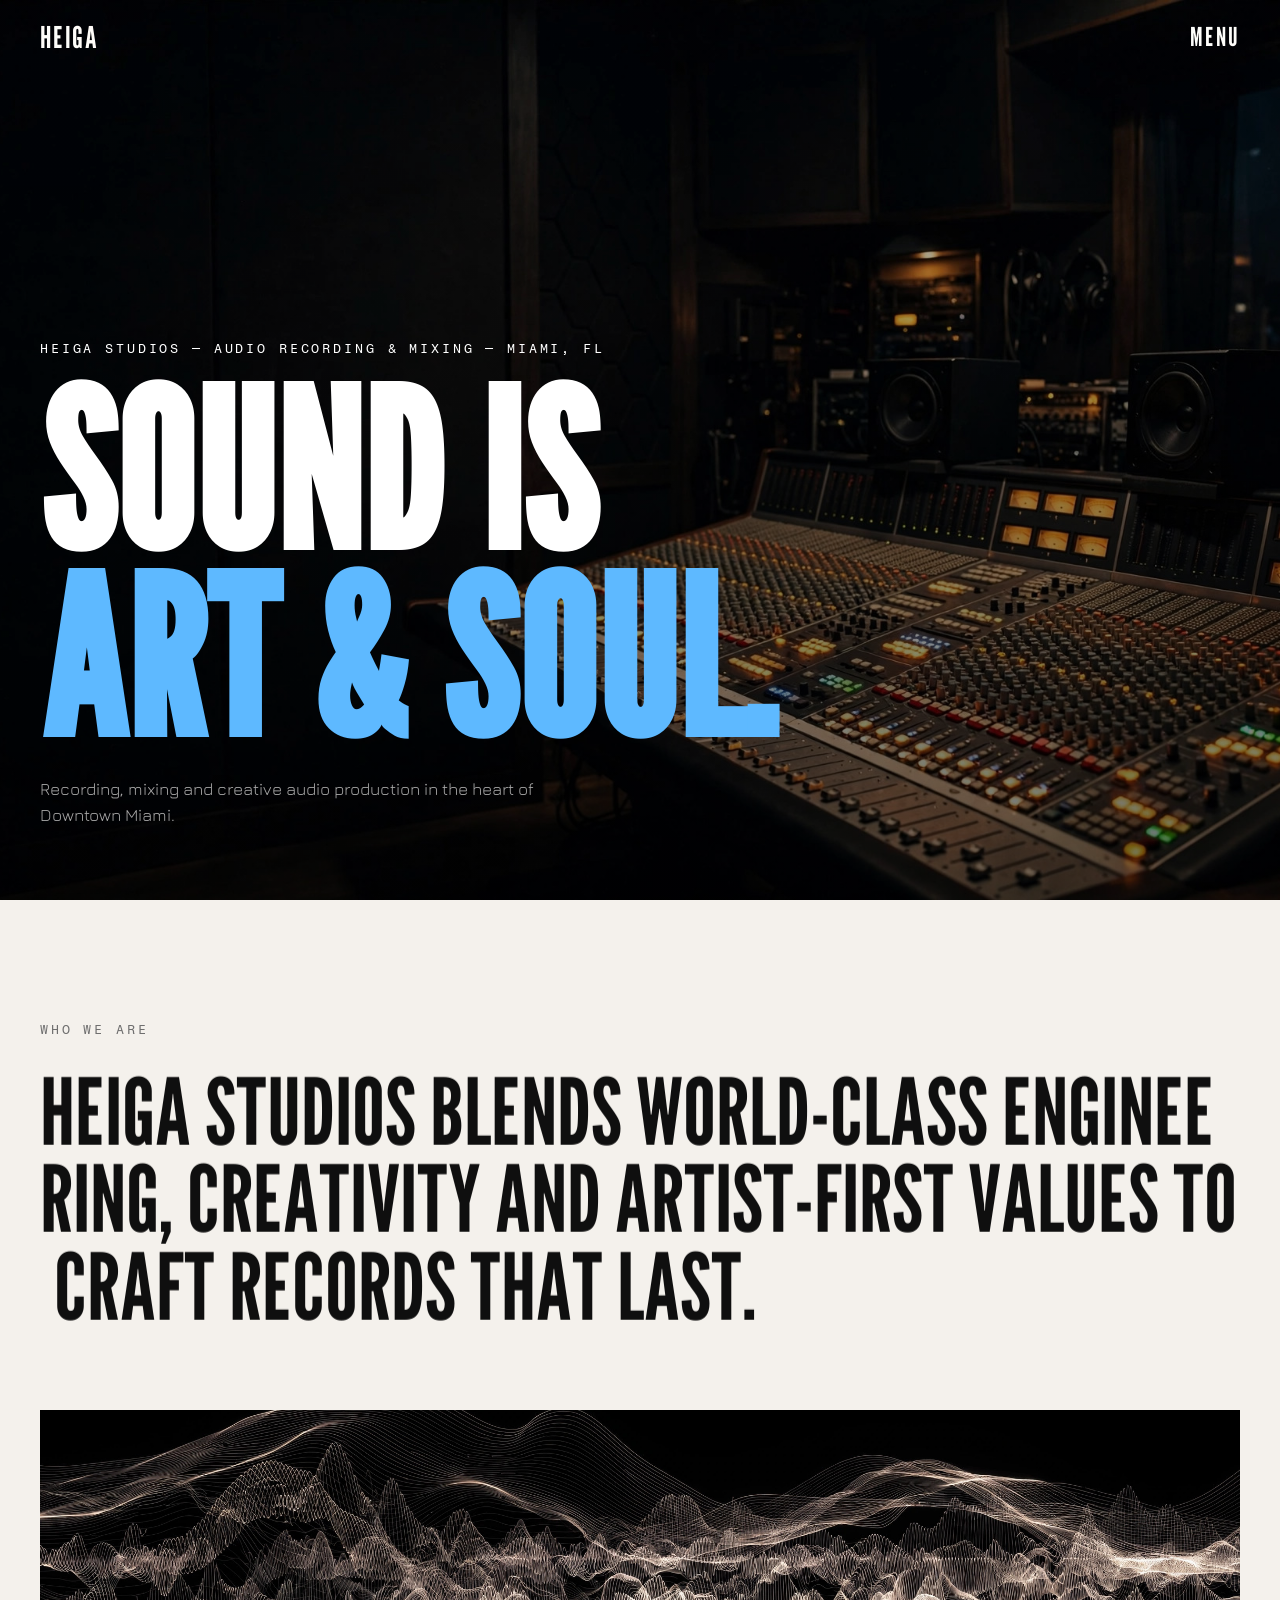
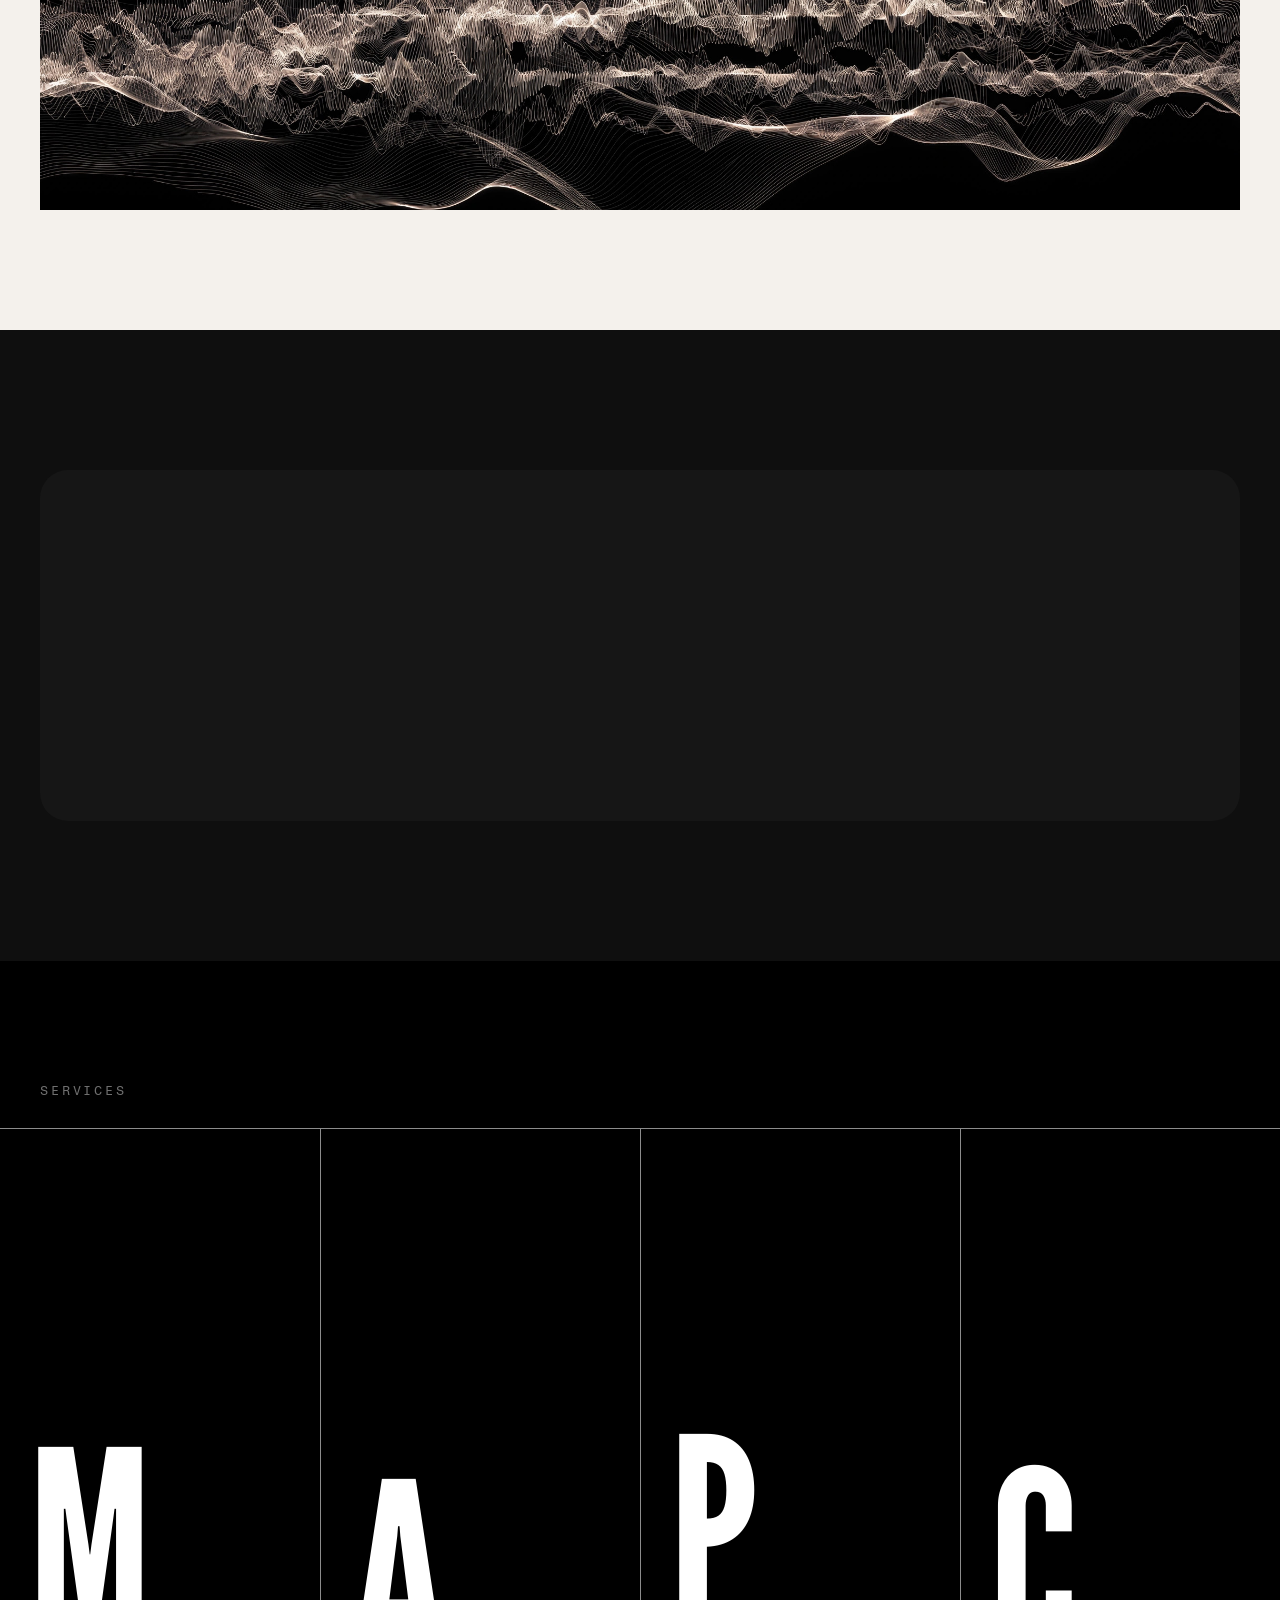
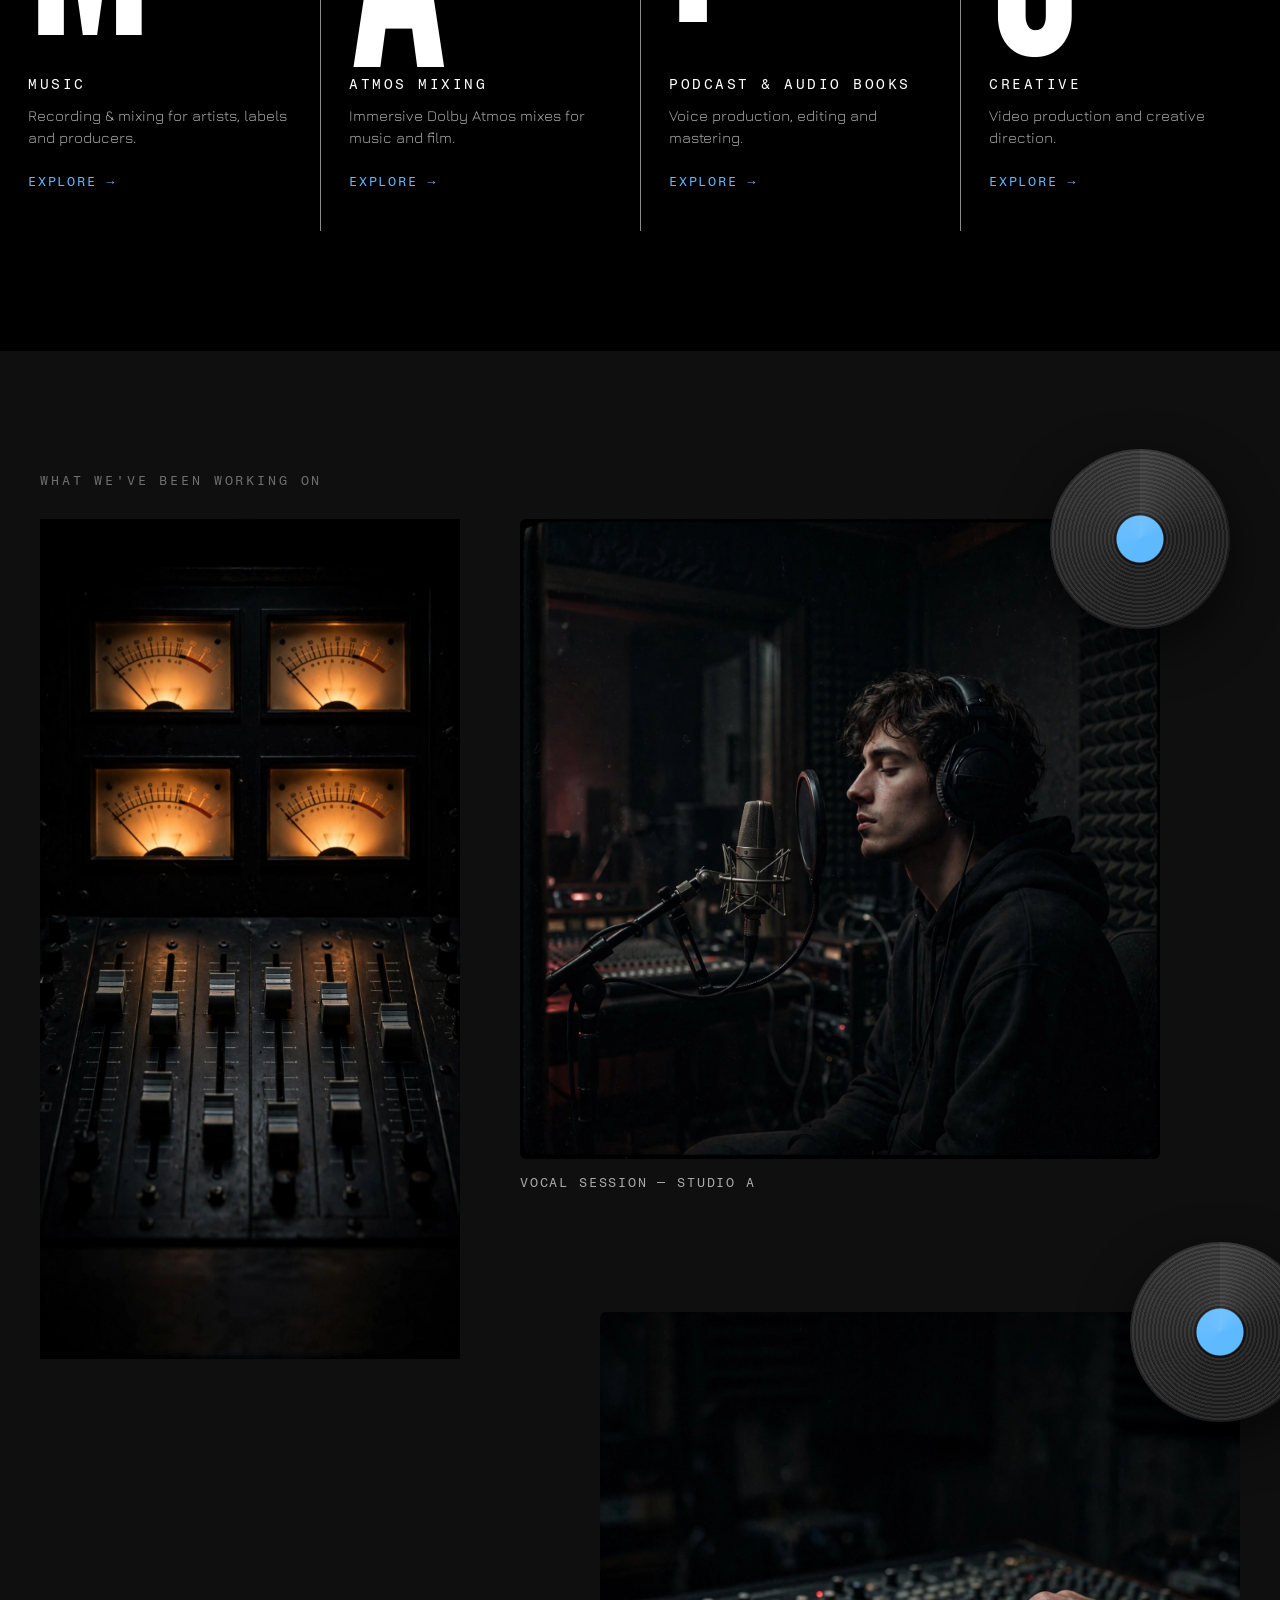
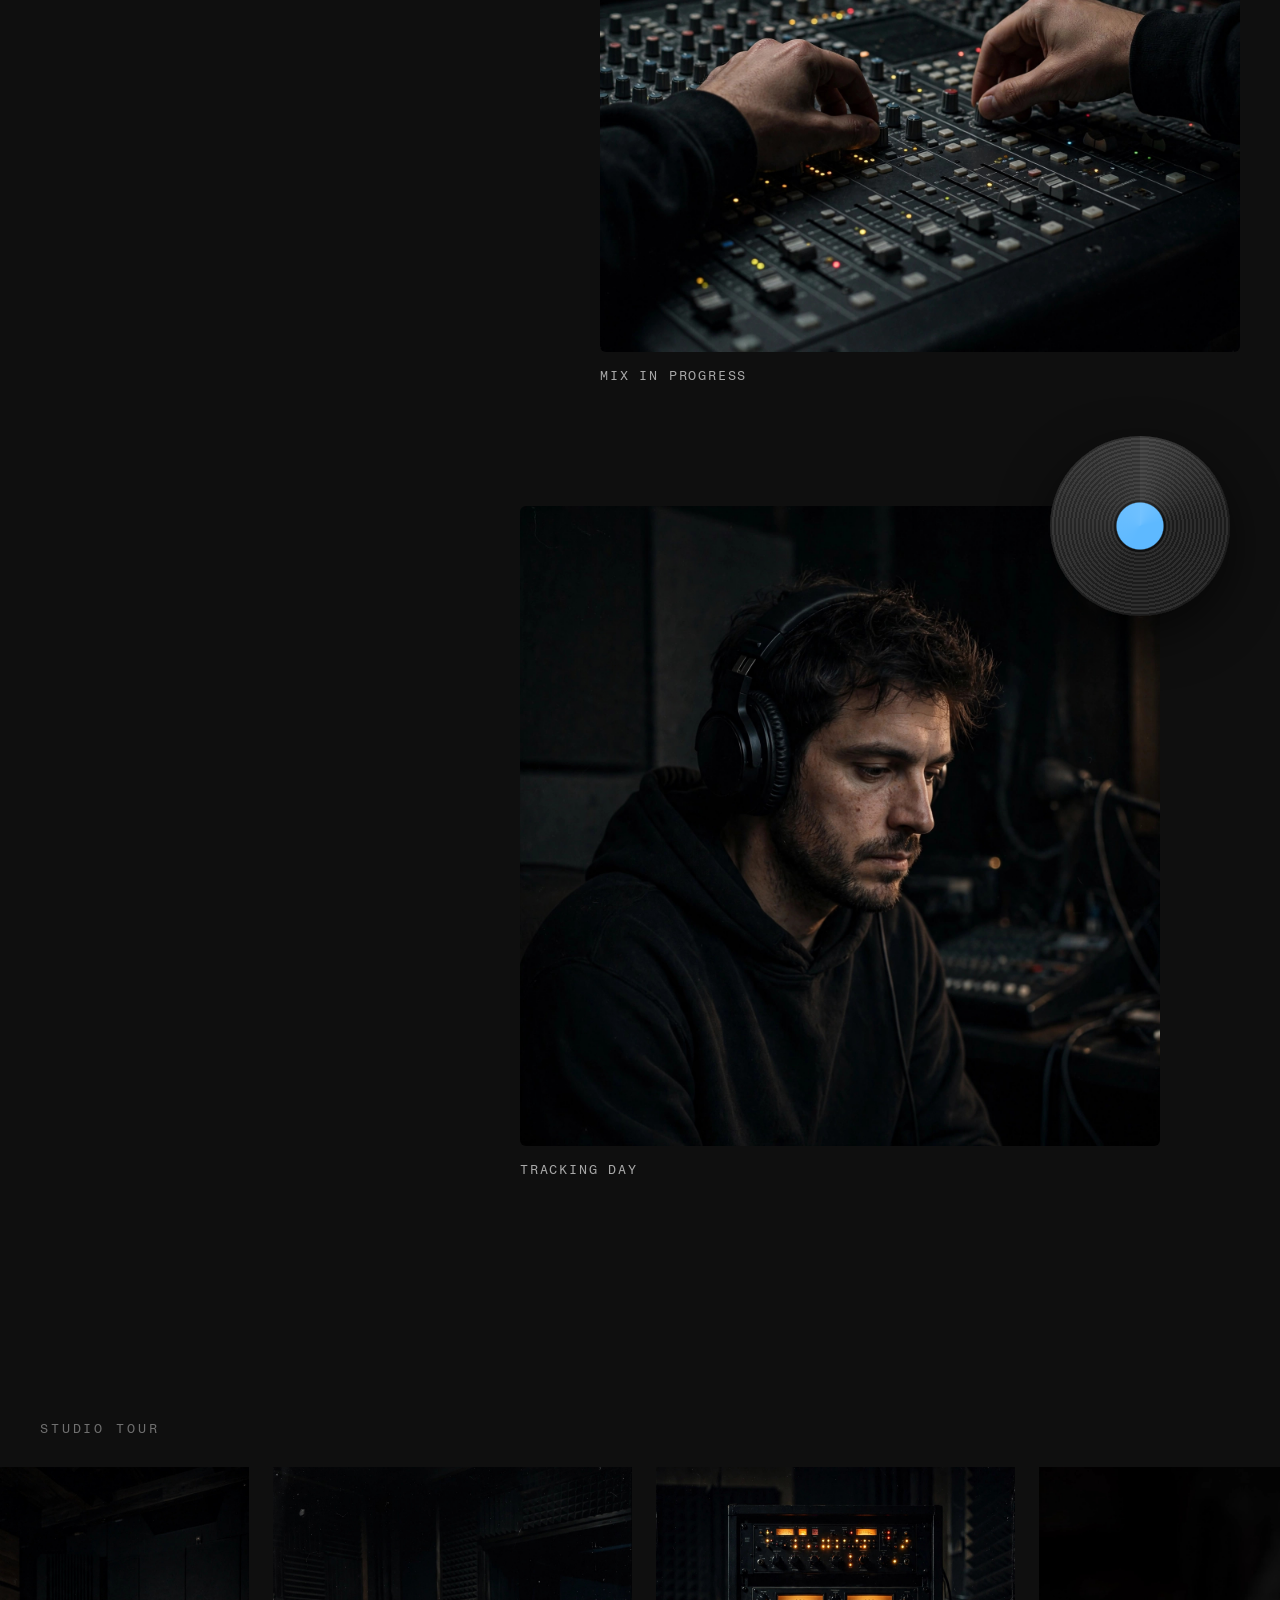
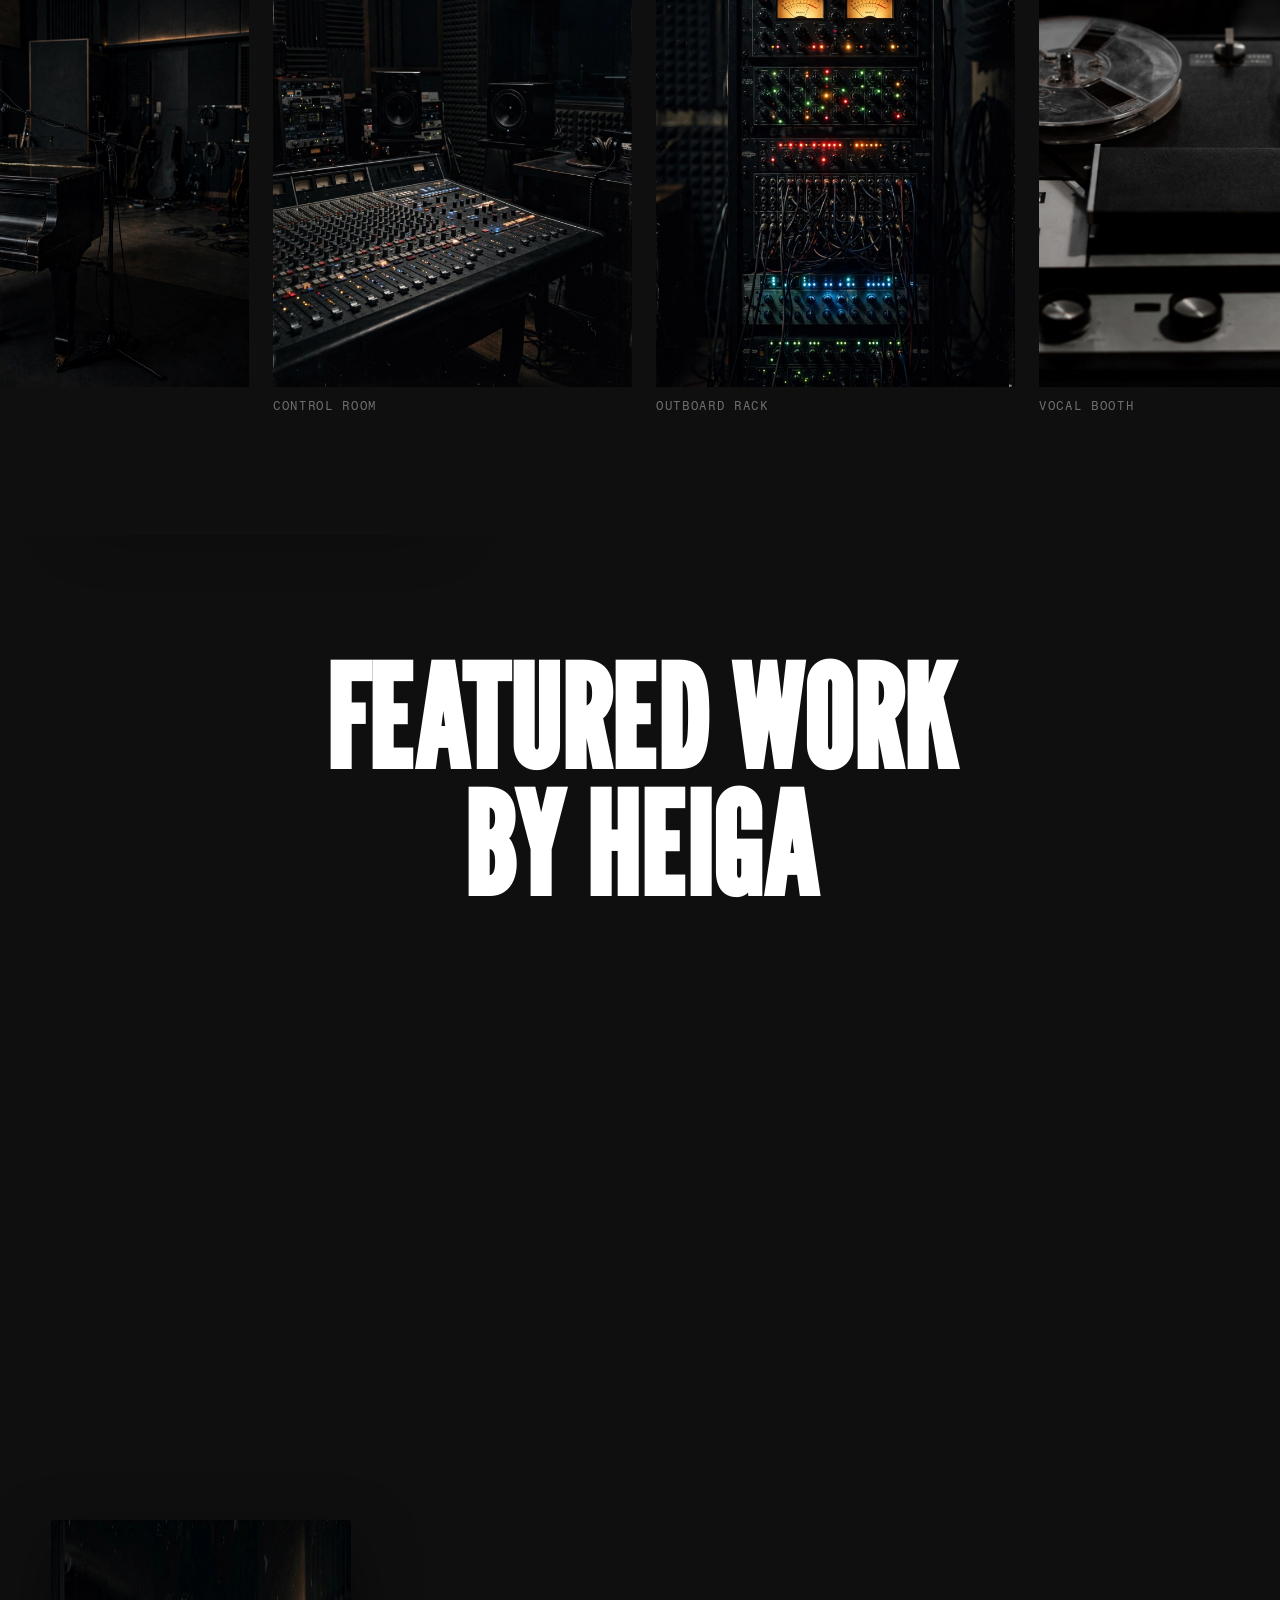
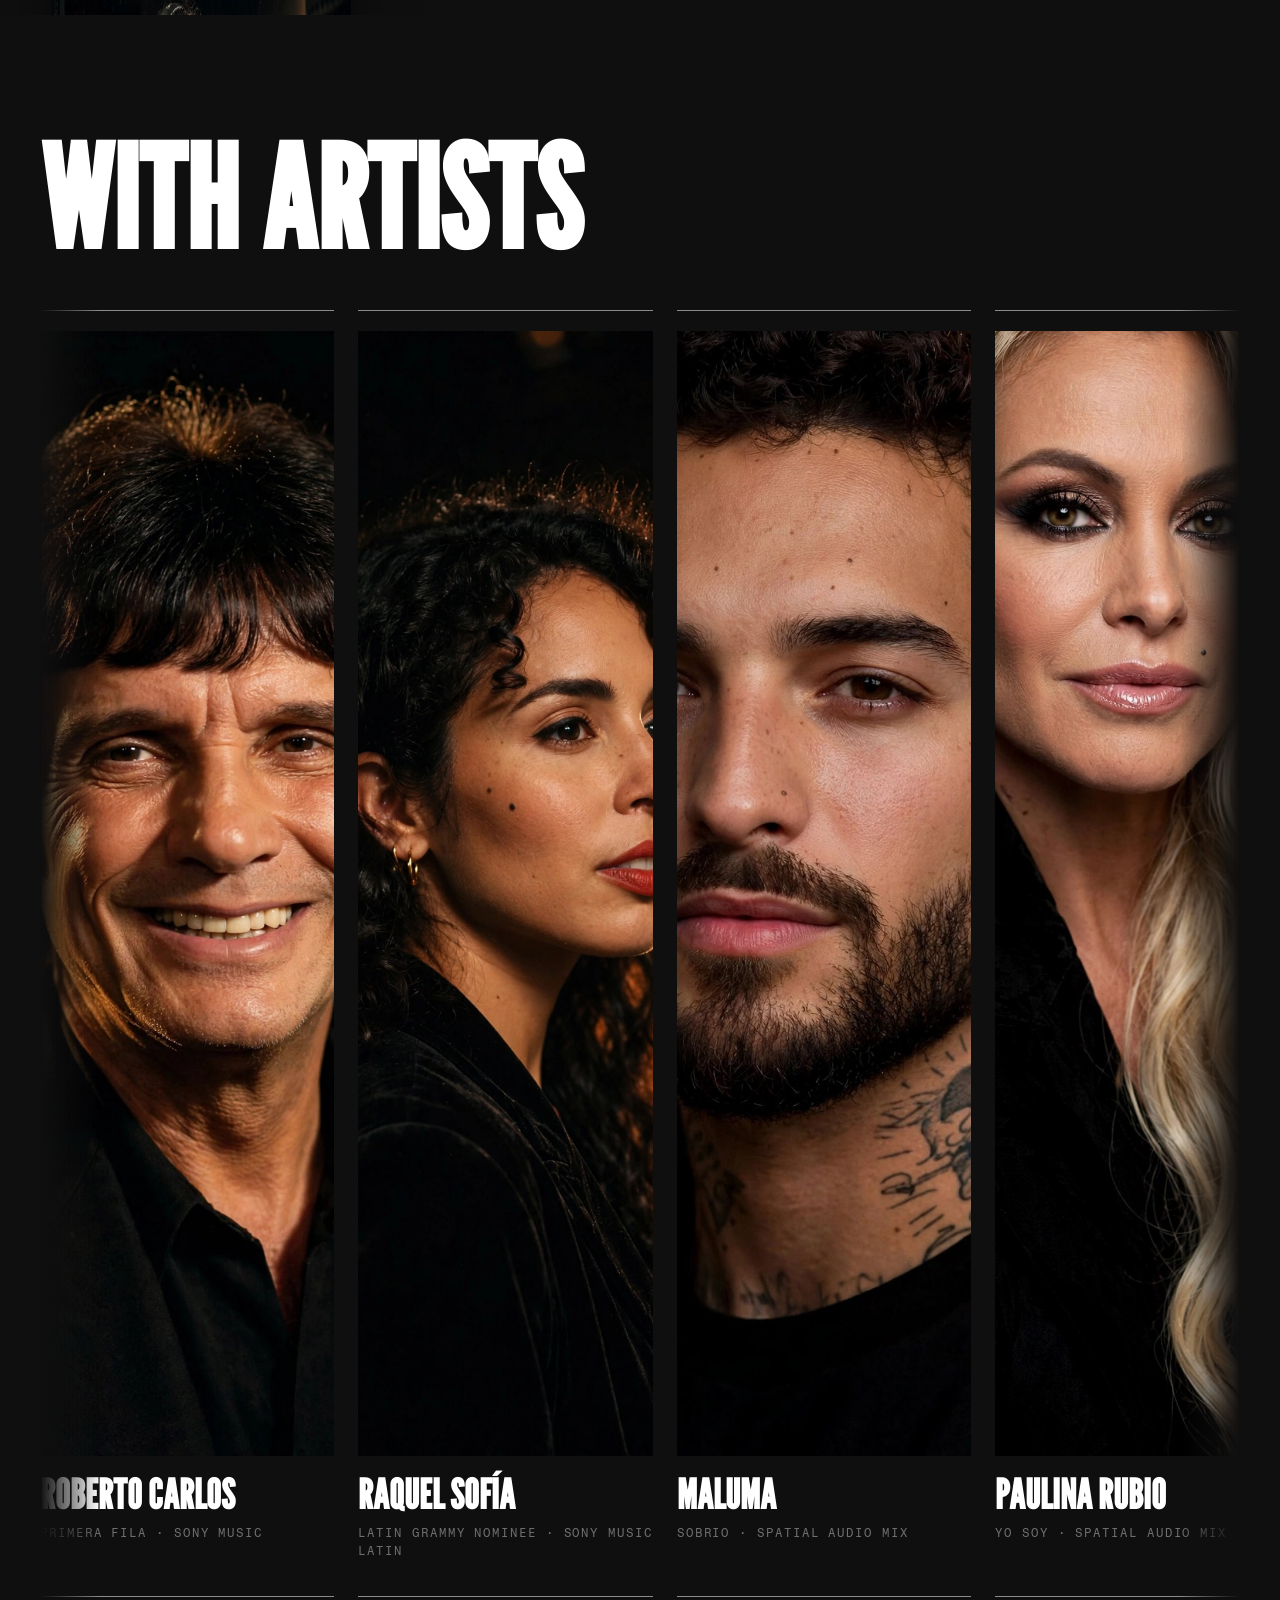
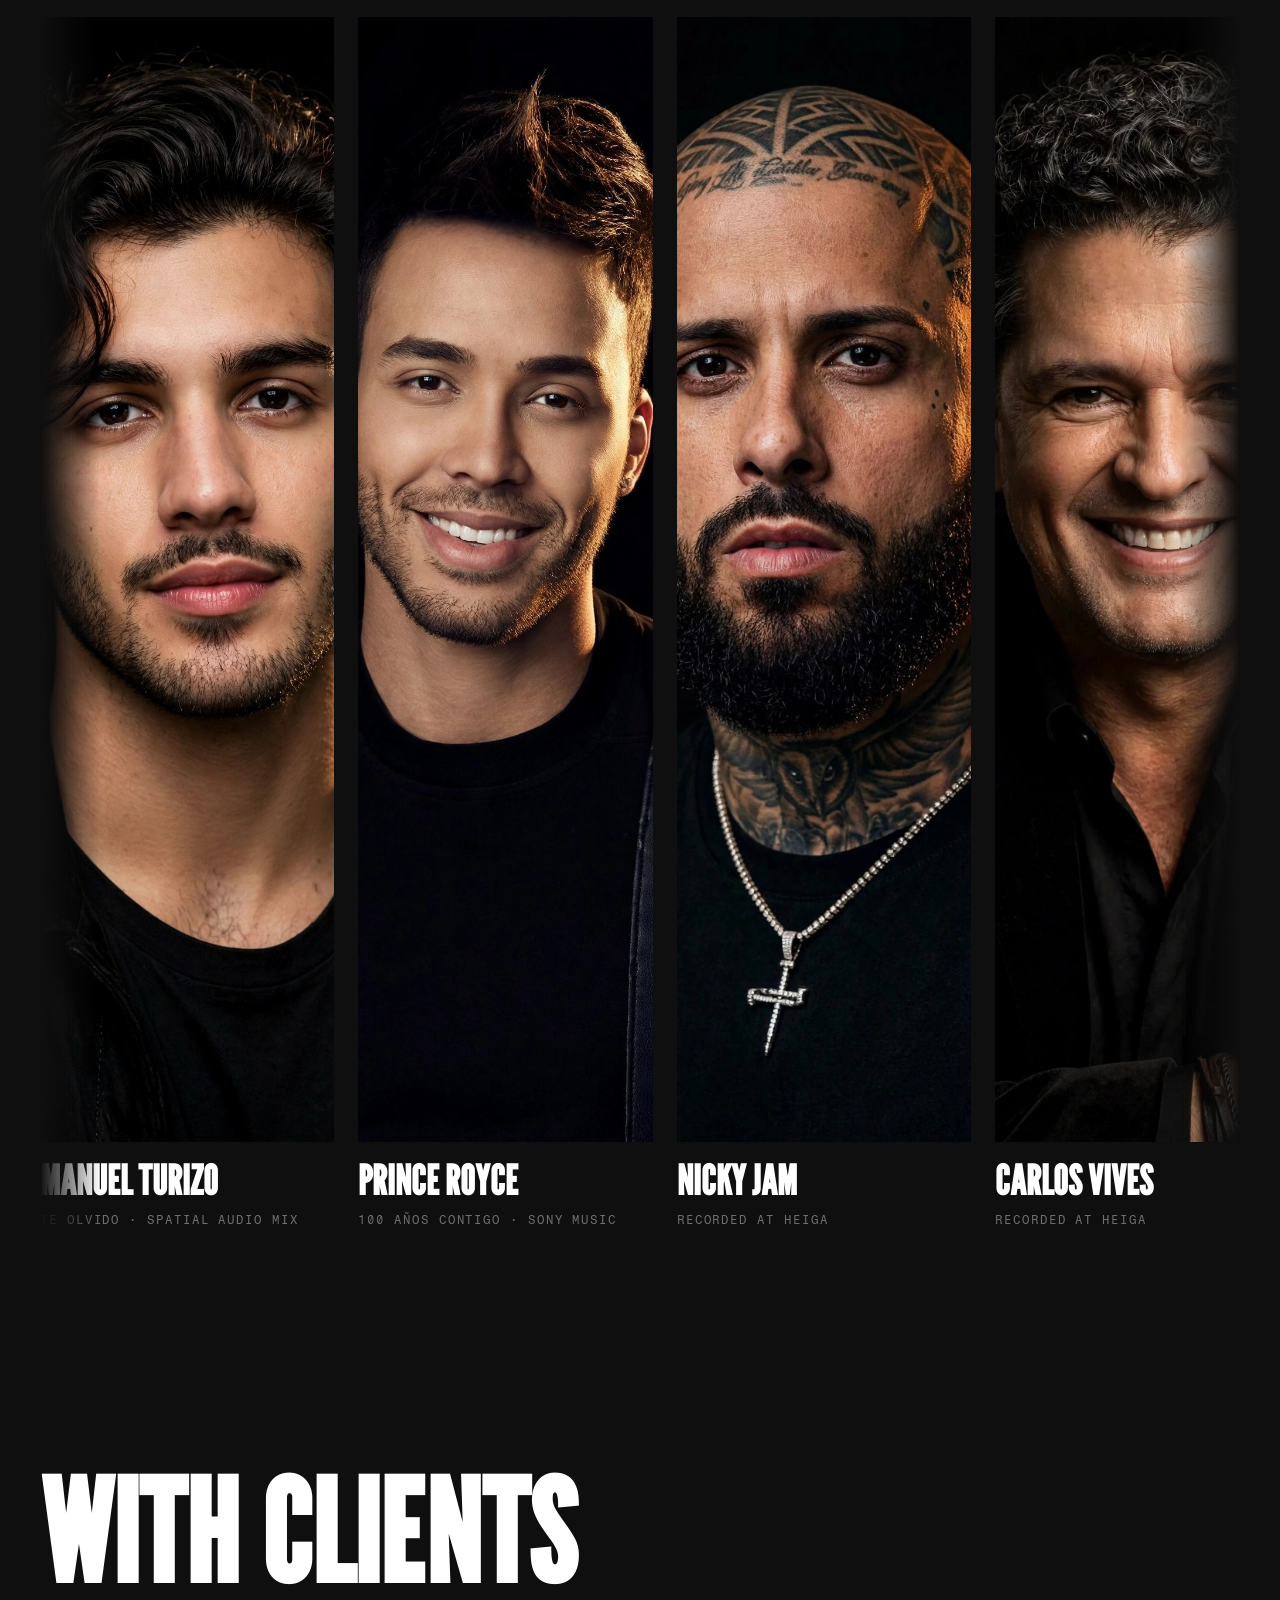
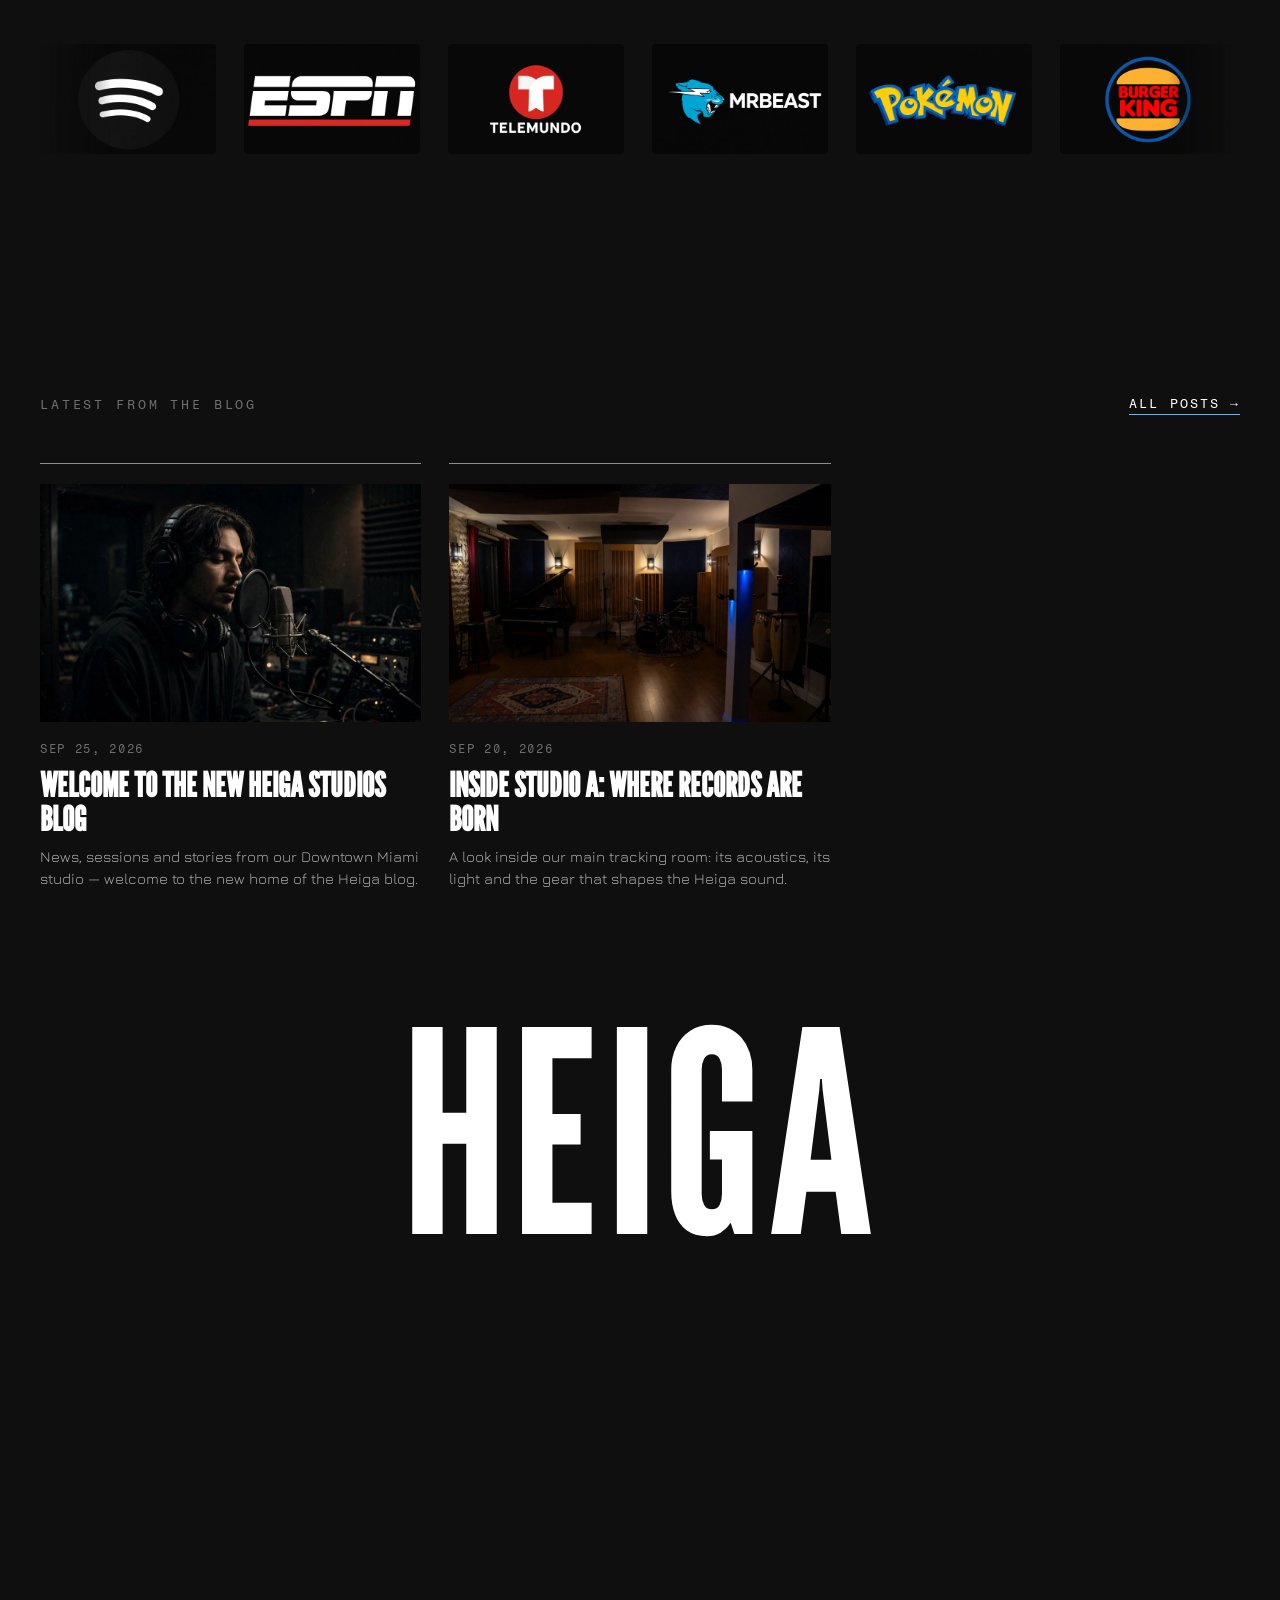
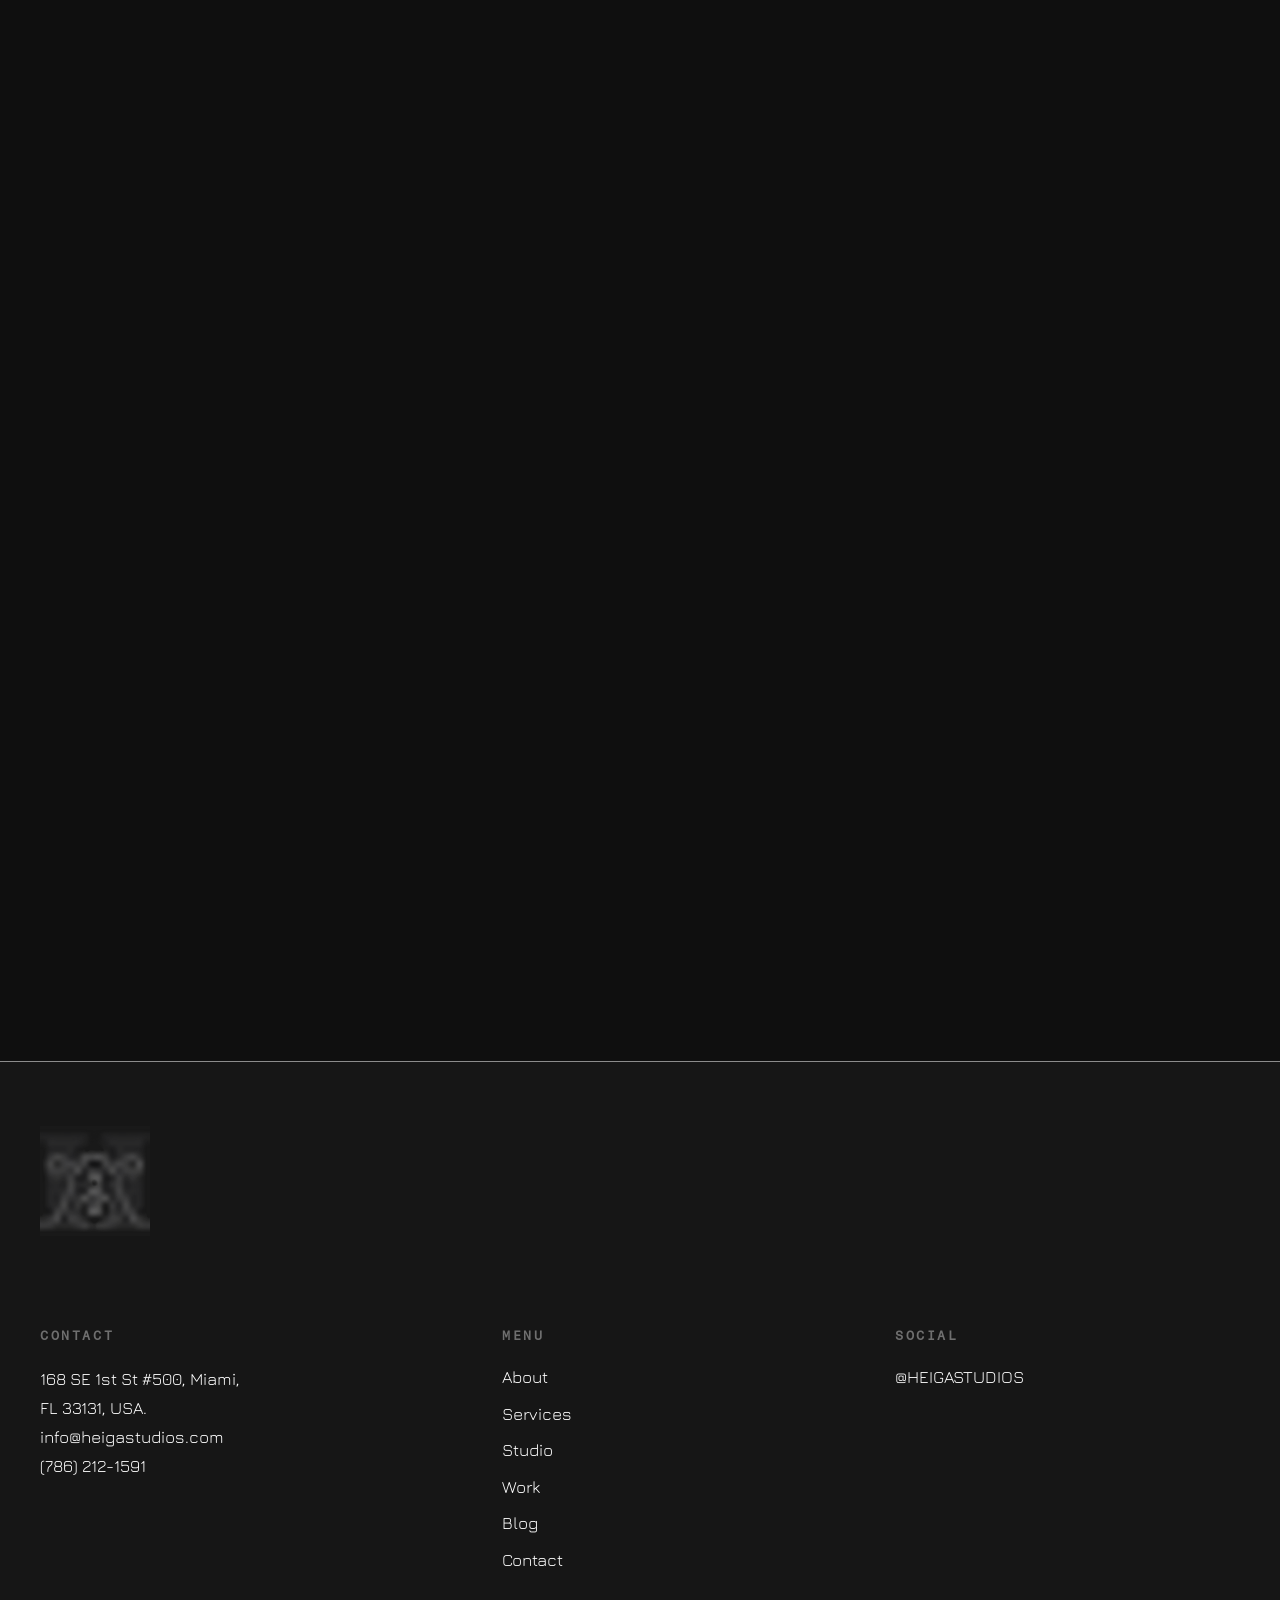
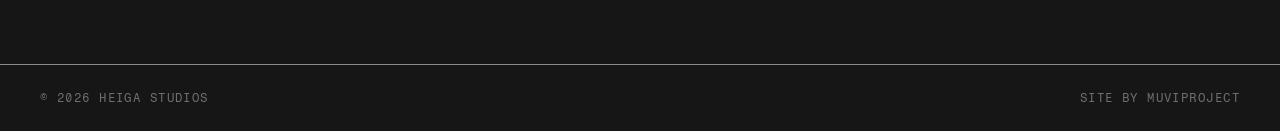
==== commit 274d8519: "Tipografía condensada (fix ruta fonts), acento celeste, hero con fondo fijo, manifiesto con fade por" ====
--- a/index.html
+++ b/index.html
@@ -14,11 +14,11 @@
 <meta property="og:url" content="https://www.heigastudios.com/">
 <meta property="og:image" content="https://www.heigastudios.com/assets/img/f-01-hero.jpg">
 <meta name="twitter:card" content="summary_large_image">
-<link rel="stylesheet" href="/assets/css/fonts.css">
-<link rel="icon" type="image/png" href="/assets/img/logo.png">
-<link rel="stylesheet" href="/assets/css/style.css">
-<script src="/assets/js/vendor/lenis.min.js" defer></script>
-<script src="/assets/js/main.js" defer></script>
+<link rel="stylesheet" href="./assets/css/fonts.css">
+<link rel="icon" type="image/png" href="./assets/img/logo.png">
+<link rel="stylesheet" href="./assets/css/style.css">
+<script src="./assets/js/vendor/lenis.min.js" defer></script>
+<script src="./assets/js/main.js" defer></script>
 <script type="application/ld+json">
 {"@context":"https://schema.org","@type":"RecordingStudio","name":"Heiga Studios",
 "url":"https://www.heigastudios.com/",
@@ -29,20 +29,20 @@
 </head>
 <body>
 <header class="site-header">
-  <a class="brand" href="/" aria-label="Heiga Studios — home">HEIGA</a>
+  <a class="brand" href="./" aria-label="Heiga Studios — home">HEIGA</a>
   <button class="menu-btn" data-menu-open aria-label="Open menu">MENU</button>
 </header>
 <div class="scrim" id="scrim"></div>
 <aside class="drawer" id="drawer" aria-label="Site menu">
   <button class="drawer-close" data-menu-close>CLOSE</button>
   <nav>
-    <a class="drawer-link" href="/"><span class="roll"><span>HOME</span><span>HOME</span></span></a>
-    <a class="drawer-link" href="/about/"><span class="roll"><span>ABOUT</span><span>ABOUT</span></span></a>
-    <a class="drawer-link" href="/services/"><span class="roll"><span>SERVICES</span><span>SERVICES</span></span></a>
-    <a class="drawer-link" href="/studio/"><span class="roll"><span>STUDIO</span><span>STUDIO</span></span></a>
-    <a class="drawer-link" href="/work/"><span class="roll"><span>WORK</span><span>WORK</span></span></a>
-    <a class="drawer-link" href="/blog/"><span class="roll"><span>BLOG</span><span>BLOG</span></span></a>
-    <a class="drawer-link" href="/contact/"><span class="roll"><span>CONTACT</span><span>CONTACT</span></span></a>
+    <a class="drawer-link" href="./"><span class="roll"><span>HOME</span><span>HOME</span></span></a>
+    <a class="drawer-link" href="./about/"><span class="roll"><span>ABOUT</span><span>ABOUT</span></span></a>
+    <a class="drawer-link" href="./services/"><span class="roll"><span>SERVICES</span><span>SERVICES</span></span></a>
+    <a class="drawer-link" href="./studio/"><span class="roll"><span>STUDIO</span><span>STUDIO</span></span></a>
+    <a class="drawer-link" href="./work/"><span class="roll"><span>WORK</span><span>WORK</span></span></a>
+    <a class="drawer-link" href="./blog/"><span class="roll"><span>BLOG</span><span>BLOG</span></span></a>
+    <a class="drawer-link" href="./contact/"><span class="roll"><span>CONTACT</span><span>CONTACT</span></span></a>
   </nav>
   <div class="social"><a href="https://www.instagram.com/HEIGASTUDIOS" target="_blank" rel="noopener">@HEIGASTUDIOS</a></div>
 </aside>
@@ -50,7 +50,7 @@
 <main>
   <!-- HERO -->
   <section class="hero" aria-label="Intro">
-    <div class="hero-bg"><img src="/assets/img/f-01-hero.jpg" alt="Heiga Studios control room at night" width="1920" height="1080" fetchpriority="high"></div>
+    <div class="hero-bg"><img src="./assets/img/f-01-hero.jpg" alt="Heiga Studios control room at night" width="1920" height="1080" fetchpriority="high"></div>
     <div class="hero-inner">
       <p class="eyebrow">HEIGA STUDIOS — AUDIO RECORDING &amp; MIXING — MIAMI, FL</p>
       <h1 class="hero-title" data-hero-title>
@@ -69,14 +69,14 @@
       <p class="manifesto" data-manifesto>HEIGA STUDIOS BLENDS WORLD-CLASS ENGINEERING, CREATIVITY AND ARTIST-FIRST VALUES TO CRAFT RECORDS THAT LAST.</p>
       <!-- PROVISORIO: manifesto copy -->
       <figure class="zoom-figure" data-wave>
-        <img src="/assets/img/f-02-waveform.jpg" alt="Abstract audio waveform" width="1920" height="1080" loading="lazy">
+        <img src="./assets/img/f-02-waveform.jpg" alt="Abstract audio waveform" width="1920" height="1080" loading="lazy">
       </figure>
     </div>
   </section>
 
   <!-- TILT CARD -->
   <section class="tilt-stage" aria-label="Manifesto">
-    <div class="tilt-card" data-tilt>
+    <div class="tilt-card" data-words>
       <p>WHAT WE DO IS MORE <span class="accent">ART AND SOUL</span> THAN SCIENCE.</p>
     </div>
   </section>
@@ -85,29 +85,29 @@
   <section class="services section" aria-label="Services" style="padding-left:0;padding-right:0">
     <div class="wrap" style="padding:0 var(--pad)"><p class="kicker">SERVICES</p></div>
     <div class="svc-grid">
-      <a class="svc" href="/services/">
-        <span class="svc-bg"><img src="/assets/img/f-03-music.jpg" alt="Vocalist recording in studio booth" loading="lazy"></span>
+      <a class="svc" href="./services/">
+        <span class="svc-bg"><img src="./assets/img/f-03-music.jpg" alt="Vocalist recording in studio booth" loading="lazy"></span>
         <span class="svc-letter">M</span>
         <span class="svc-name">MUSIC</span>
         <span class="svc-desc">Recording &amp; mixing for artists, labels and producers.</span>
         <span class="svc-link">EXPLORE →</span>
       </a>
-      <a class="svc" href="/services/">
-        <span class="svc-bg"><img src="/assets/img/f-04-atmos.jpg" alt="Dolby Atmos control room" loading="lazy"></span>
+      <a class="svc" href="./services/">
+        <span class="svc-bg"><img src="./assets/img/f-04-atmos.jpg" alt="Dolby Atmos control room" loading="lazy"></span>
         <span class="svc-letter">A</span>
         <span class="svc-name">ATMOS MIXING</span>
         <span class="svc-desc">Immersive Dolby Atmos mixes for music and film.</span>
         <span class="svc-link">EXPLORE →</span>
       </a>
-      <a class="svc" href="/services/">
-        <span class="svc-bg"><img src="/assets/img/f-05-podcast.jpg" alt="Podcast microphone in studio" loading="lazy"></span>
+      <a class="svc" href="./services/">
+        <span class="svc-bg"><img src="./assets/img/f-05-podcast.jpg" alt="Podcast microphone in studio" loading="lazy"></span>
         <span class="svc-letter">P</span>
         <span class="svc-name">PODCAST &amp; AUDIO BOOKS</span>
         <span class="svc-desc">Voice production, editing and mastering.</span>
         <span class="svc-link">EXPLORE →</span>
       </a>
-      <a class="svc" href="/services/">
-        <span class="svc-bg"><img src="/assets/img/f-06-creative.jpg" alt="Film camera in studio" loading="lazy"></span>
+      <a class="svc" href="./services/">
+        <span class="svc-bg"><img src="./assets/img/f-06-creative.jpg" alt="Film camera in studio" loading="lazy"></span>
         <span class="svc-letter">C</span>
         <span class="svc-name">CREATIVE</span>
         <span class="svc-desc">Video production and creative direction.</span>
@@ -122,21 +122,21 @@
       <p class="kicker">WHAT WE'VE BEEN WORKING ON</p>
       <div class="working-grid">
         <figure class="working-tall reveal">
-          <img src="/assets/img/f-07-vertical.jpg" alt="Analog console faders and VU meters" width="800" height="1600" loading="lazy">
+          <img src="./assets/img/f-07-vertical.jpg" alt="Analog console faders and VU meters" width="800" height="1600" loading="lazy">
         </figure>
         <div class="work-photos">
           <figure class="work-photo reveal">
-            <img class="photo" src="/assets/img/f-08-vinyl-1.jpg" alt="Artist recording vocals at Heiga Studios" width="1000" height="1000" loading="lazy">
+            <img class="photo" src="./assets/img/f-08-vinyl-1.jpg" alt="Artist recording vocals at Heiga Studios" width="1000" height="1000" loading="lazy">
             <div class="vinyl" aria-hidden="true"></div>
             <figcaption class="work-cap">VOCAL SESSION — STUDIO A <!-- PROVISORIO --></figcaption>
           </figure>
           <figure class="work-photo reveal">
-            <img class="photo" src="/assets/img/f-09-vinyl-2.jpg" alt="Hands on the mixing console" width="1000" height="1000" loading="lazy">
+            <img class="photo" src="./assets/img/f-09-vinyl-2.jpg" alt="Hands on the mixing console" width="1000" height="1000" loading="lazy">
             <div class="vinyl" aria-hidden="true"></div>
             <figcaption class="work-cap">MIX IN PROGRESS <!-- PROVISORIO --></figcaption>
           </figure>
           <figure class="work-photo reveal">
-            <img class="photo" src="/assets/img/f-10-vinyl-3.jpg" alt="Musician tracking with headphones" width="1000" height="1000" loading="lazy">
+            <img class="photo" src="./assets/img/f-10-vinyl-3.jpg" alt="Musician tracking with headphones" width="1000" height="1000" loading="lazy">
             <div class="vinyl" aria-hidden="true"></div>
             <figcaption class="work-cap">TRACKING DAY <!-- PROVISORIO --></figcaption>
           </figure>
@@ -149,23 +149,23 @@
   <section class="section gallery" aria-label="Studio tour">
     <p class="kicker">STUDIO TOUR</p>
     <div class="strip" data-drift>
-      <figure><img src="/assets/img/f-11-tour-1.jpg" alt="Live room with piano" loading="lazy"><figcaption>LIVE ROOM</figcaption></figure>
-      <figure><img src="/assets/img/f-12-tour-2.jpg" alt="Control room" loading="lazy"><figcaption>CONTROL ROOM</figcaption></figure>
-      <figure><img src="/assets/img/f-13-tour-3.jpg" alt="Analog equipment rack" loading="lazy"><figcaption>OUTBOARD RACK</figcaption></figure>
-      <figure><img src="/assets/img/f-14-tour-4.jpg" alt="Vocal booth" loading="lazy"><figcaption>VOCAL BOOTH</figcaption></figure>
-      <figure><img src="/assets/img/f-15-tour-5.jpg" alt="Studio lounge" loading="lazy"><figcaption>LOUNGE</figcaption></figure>
-      <figure><img src="/assets/img/f-16-tour-6.jpg" alt="Acoustic wood panels" loading="lazy"><figcaption>ACOUSTICS</figcaption></figure>
-      <figure><img src="/assets/img/f-17-tour-7.jpg" alt="Studio hallway" loading="lazy"><figcaption>THE HALLWAY</figcaption></figure>
+      <figure><img src="./assets/img/f-11-tour-1.jpg" alt="Live room with piano" loading="lazy"><figcaption>LIVE ROOM</figcaption></figure>
+      <figure><img src="./assets/img/f-12-tour-2.jpg" alt="Control room" loading="lazy"><figcaption>CONTROL ROOM</figcaption></figure>
+      <figure><img src="./assets/img/f-13-tour-3.jpg" alt="Analog equipment rack" loading="lazy"><figcaption>OUTBOARD RACK</figcaption></figure>
+      <figure><img src="./assets/img/f-14-tour-4.jpg" alt="Vocal booth" loading="lazy"><figcaption>VOCAL BOOTH</figcaption></figure>
+      <figure><img src="./assets/img/f-15-tour-5.jpg" alt="Studio lounge" loading="lazy"><figcaption>LOUNGE</figcaption></figure>
+      <figure><img src="./assets/img/f-16-tour-6.jpg" alt="Acoustic wood panels" loading="lazy"><figcaption>ACOUSTICS</figcaption></figure>
+      <figure><img src="./assets/img/f-17-tour-7.jpg" alt="Studio hallway" loading="lazy"><figcaption>THE HALLWAY</figcaption></figure>
     </div>
   </section>
 
   <!-- FEATURED WORK -->
   <section class="section featured" aria-label="Featured work">
     <h2 class="reveal">FEATURED WORK<br>BY HEIGA</h2>
-    <a class="sat sat-1" data-depth="0.12" href="/work/velvet-dusk/"><img src="/assets/img/f-18-work-1.jpg" alt="Recording session" width="600" height="750" loading="lazy"><span class="tag">VELVET DUSK</span></a>
-    <a class="sat sat-2" data-depth="0.22" href="/work/neon-district/"><img src="/assets/img/f-19-work-2.jpg" alt="Atmos mixing session" width="760" height="500" loading="lazy"><span class="tag">NEON DISTRICT</span></a>
-    <a class="sat sat-3" data-depth="-0.14" href="/work/morning-podcast/"><img src="/assets/img/f-20-work-3.jpg" alt="Podcast recording" width="680" height="460" loading="lazy"><span class="tag">MORNING PODCAST</span></a>
-    <a class="sat sat-4" data-depth="0.3" href="/work/atmos-sessions/"><img src="/assets/img/f-21-work-4.jpg" alt="Film set session" width="560" height="700" loading="lazy"><span class="tag">ATMOS SESSIONS</span></a>
+    <a class="sat sat-1" data-depth="0.12" href="./work/velvet-dusk/"><img src="./assets/img/f-18-work-1.jpg" alt="Recording session" width="600" height="750" loading="lazy"><span class="tag">VELVET DUSK</span></a>
+    <a class="sat sat-2" data-depth="0.22" href="./work/neon-district/"><img src="./assets/img/f-19-work-2.jpg" alt="Atmos mixing session" width="760" height="500" loading="lazy"><span class="tag">NEON DISTRICT</span></a>
+    <a class="sat sat-3" data-depth="-0.14" href="./work/morning-podcast/"><img src="./assets/img/f-20-work-3.jpg" alt="Podcast recording" width="680" height="460" loading="lazy"><span class="tag">MORNING PODCAST</span></a>
+    <a class="sat sat-4" data-depth="0.3" href="./work/atmos-sessions/"><img src="./assets/img/f-21-work-4.jpg" alt="Film set session" width="560" height="700" loading="lazy"><span class="tag">ATMOS SESSIONS</span></a>
     <!-- PROVISORIO: featured projects pending Malury -->
   </section>
 
@@ -178,52 +178,52 @@
       <div class="artists-marquee">
         <div class="artists-track">
           <article class="artist-slide">
-            <img src="/assets/img/a-01-roberto-carlos.jpg" alt="Roberto Carlos" width="900" height="1125" loading="lazy" draggable="false">
+            <img src="./assets/img/a-01-roberto-carlos.jpg" alt="Roberto Carlos" width="900" height="1125" loading="lazy" draggable="false">
             <h3>Roberto Carlos</h3>
             <p class="meta">PRIMERA FILA · SONY MUSIC <!-- PROVISORIO --></p>
           </article>
           <article class="artist-slide">
-            <img src="/assets/img/a-02-raquel-sofia.jpg" alt="Raquel Sofía" width="900" height="1125" loading="lazy" draggable="false">
+            <img src="./assets/img/a-02-raquel-sofia.jpg" alt="Raquel Sofía" width="900" height="1125" loading="lazy" draggable="false">
             <h3>Raquel Sofía</h3>
             <p class="meta">LATIN GRAMMY NOMINEE · SONY MUSIC LATIN <!-- PROVISORIO --></p>
           </article>
           <article class="artist-slide">
-            <img src="/assets/img/a-03-maluma.jpg" alt="Maluma" width="900" height="1125" loading="lazy" draggable="false">
+            <img src="./assets/img/a-03-maluma.jpg" alt="Maluma" width="900" height="1125" loading="lazy" draggable="false">
             <h3>Maluma</h3>
             <p class="meta">SOBRIO · SPATIAL AUDIO MIX <!-- PROVISORIO --></p>
           </article>
           <article class="artist-slide">
-            <img src="/assets/img/a-04-paulina-rubio.jpg" alt="Paulina Rubio" width="900" height="1125" loading="lazy" draggable="false">
+            <img src="./assets/img/a-04-paulina-rubio.jpg" alt="Paulina Rubio" width="900" height="1125" loading="lazy" draggable="false">
             <h3>Paulina Rubio</h3>
             <p class="meta">YO SOY · SPATIAL AUDIO MIX <!-- PROVISORIO --></p>
           </article>
           <article class="artist-slide">
-            <img src="/assets/img/a-05-boza.jpg" alt="Boza" width="900" height="1125" loading="lazy" draggable="false">
+            <img src="./assets/img/a-05-boza.jpg" alt="Boza" width="900" height="1125" loading="lazy" draggable="false">
             <h3>Boza</h3>
             <p class="meta">ELLA · SPATIAL AUDIO MIX <!-- PROVISORIO --></p>
           </article>
           <article class="artist-slide" aria-hidden="true">
-            <img src="/assets/img/a-01-roberto-carlos.jpg" alt="" width="900" height="1125" loading="lazy" draggable="false">
+            <img src="./assets/img/a-01-roberto-carlos.jpg" alt="" width="900" height="1125" loading="lazy" draggable="false">
             <h3>Roberto Carlos</h3>
             <p class="meta">PRIMERA FILA · SONY MUSIC</p>
           </article>
           <article class="artist-slide" aria-hidden="true">
-            <img src="/assets/img/a-02-raquel-sofia.jpg" alt="" width="900" height="1125" loading="lazy" draggable="false">
+            <img src="./assets/img/a-02-raquel-sofia.jpg" alt="" width="900" height="1125" loading="lazy" draggable="false">
             <h3>Raquel Sofía</h3>
             <p class="meta">LATIN GRAMMY NOMINEE · SONY MUSIC LATIN</p>
           </article>
           <article class="artist-slide" aria-hidden="true">
-            <img src="/assets/img/a-03-maluma.jpg" alt="" width="900" height="1125" loading="lazy" draggable="false">
+            <img src="./assets/img/a-03-maluma.jpg" alt="" width="900" height="1125" loading="lazy" draggable="false">
             <h3>Maluma</h3>
             <p class="meta">SOBRIO · SPATIAL AUDIO MIX</p>
           </article>
           <article class="artist-slide" aria-hidden="true">
-            <img src="/assets/img/a-04-paulina-rubio.jpg" alt="" width="900" height="1125" loading="lazy" draggable="false">
+            <img src="./assets/img/a-04-paulina-rubio.jpg" alt="" width="900" height="1125" loading="lazy" draggable="false">
             <h3>Paulina Rubio</h3>
             <p class="meta">YO SOY · SPATIAL AUDIO MIX</p>
           </article>
           <article class="artist-slide" aria-hidden="true">
-            <img src="/assets/img/a-05-boza.jpg" alt="" width="900" height="1125" loading="lazy" draggable="false">
+            <img src="./assets/img/a-05-boza.jpg" alt="" width="900" height="1125" loading="lazy" draggable="false">
             <h3>Boza</h3>
             <p class="meta">ELLA · SPATIAL AUDIO MIX</p>
           </article>
@@ -232,52 +232,52 @@
       <div class="artists-marquee reverse">
         <div class="artists-track">
           <article class="artist-slide">
-            <img src="/assets/img/a-06-manuel-turizo.jpg" alt="Manuel Turizo" width="900" height="1125" loading="lazy" draggable="false">
+            <img src="./assets/img/a-06-manuel-turizo.jpg" alt="Manuel Turizo" width="900" height="1125" loading="lazy" draggable="false">
             <h3>Manuel Turizo</h3>
             <p class="meta">TE OLVIDO · SPATIAL AUDIO MIX <!-- PROVISORIO --></p>
           </article>
           <article class="artist-slide">
-            <img src="/assets/img/a-07-prince-royce.jpg" alt="Prince Royce" width="900" height="1125" loading="lazy" draggable="false">
+            <img src="./assets/img/a-07-prince-royce.jpg" alt="Prince Royce" width="900" height="1125" loading="lazy" draggable="false">
             <h3>Prince Royce</h3>
             <p class="meta">100 AÑOS CONTIGO · SONY MUSIC <!-- PROVISORIO --></p>
           </article>
           <article class="artist-slide">
-            <img src="/assets/img/a-08-nicky-jam.jpg" alt="Nicky Jam" width="900" height="1125" loading="lazy" draggable="false">
+            <img src="./assets/img/a-08-nicky-jam.jpg" alt="Nicky Jam" width="900" height="1125" loading="lazy" draggable="false">
             <h3>Nicky Jam</h3>
             <p class="meta">RECORDED AT HEIGA <!-- PROVISORIO --></p>
           </article>
           <article class="artist-slide">
-            <img src="/assets/img/a-09-carlos-vives.jpg" alt="Carlos Vives" width="900" height="1125" loading="lazy" draggable="false">
+            <img src="./assets/img/a-09-carlos-vives.jpg" alt="Carlos Vives" width="900" height="1125" loading="lazy" draggable="false">
             <h3>Carlos Vives</h3>
             <p class="meta">RECORDED AT HEIGA <!-- PROVISORIO --></p>
           </article>
           <article class="artist-slide">
-            <img src="/assets/img/a-10-cnco.jpg" alt="CNCO" width="900" height="1125" loading="lazy" draggable="false">
+            <img src="./assets/img/a-10-cnco.jpg" alt="CNCO" width="900" height="1125" loading="lazy" draggable="false">
             <h3>CNCO</h3>
             <p class="meta">QUIENES SOMOS <!-- PROVISORIO --></p>
           </article>
           <article class="artist-slide" aria-hidden="true">
-            <img src="/assets/img/a-06-manuel-turizo.jpg" alt="" width="900" height="1125" loading="lazy" draggable="false">
+            <img src="./assets/img/a-06-manuel-turizo.jpg" alt="" width="900" height="1125" loading="lazy" draggable="false">
             <h3>Manuel Turizo</h3>
             <p class="meta">TE OLVIDO · SPATIAL AUDIO MIX</p>
           </article>
           <article class="artist-slide" aria-hidden="true">
-            <img src="/assets/img/a-07-prince-royce.jpg" alt="" width="900" height="1125" loading="lazy" draggable="false">
+            <img src="./assets/img/a-07-prince-royce.jpg" alt="" width="900" height="1125" loading="lazy" draggable="false">
             <h3>Prince Royce</h3>
             <p class="meta">100 AÑOS CONTIGO · SONY MUSIC</p>
           </article>
           <article class="artist-slide" aria-hidden="true">
-            <img src="/assets/img/a-08-nicky-jam.jpg" alt="" width="900" height="1125" loading="lazy" draggable="false">
+            <img src="./assets/img/a-08-nicky-jam.jpg" alt="" width="900" height="1125" loading="lazy" draggable="false">
             <h3>Nicky Jam</h3>
             <p class="meta">RECORDED AT HEIGA</p>
           </article>
           <article class="artist-slide" aria-hidden="true">
-            <img src="/assets/img/a-09-carlos-vives.jpg" alt="" width="900" height="1125" loading="lazy" draggable="false">
+            <img src="./assets/img/a-09-carlos-vives.jpg" alt="" width="900" height="1125" loading="lazy" draggable="false">
             <h3>Carlos Vives</h3>
             <p class="meta">RECORDED AT HEIGA</p>
           </article>
           <article class="artist-slide" aria-hidden="true">
-            <img src="/assets/img/a-10-cnco.jpg" alt="" width="900" height="1125" loading="lazy" draggable="false">
+            <img src="./assets/img/a-10-cnco.jpg" alt="" width="900" height="1125" loading="lazy" draggable="false">
             <h3>CNCO</h3>
             <p class="meta">QUIENES SOMOS</p>
           </article>
@@ -294,30 +294,30 @@
     </div>
     <div class="clients-marquee">
       <div class="clients-track">
-        <img src="/assets/img/c-01-spotify.jpg" alt="Spotify" loading="lazy" draggable="false">
-        <img src="/assets/img/c-02-espn.jpg" alt="ESPN" loading="lazy" draggable="false">
-        <img src="/assets/img/c-03-telemundo.jpg" alt="Telemundo" loading="lazy" draggable="false">
-        <img src="/assets/img/c-04-mrbeast.jpg" alt="MrBeast" loading="lazy" draggable="false">
-        <img src="/assets/img/c-05-pokemon.jpg" alt="Pokémon" loading="lazy" draggable="false">
-        <img src="/assets/img/c-06-burger-king.jpg" alt="Burger King" loading="lazy" draggable="false">
-        <img src="/assets/img/c-07-disney.jpg" alt="Disney" loading="lazy" draggable="false">
-        <img src="/assets/img/c-08-mtv.jpg" alt="MTV" loading="lazy" draggable="false">
-        <img src="/assets/img/c-09-warner-music.jpg" alt="Warner Music Group" loading="lazy" draggable="false">
-        <img src="/assets/img/c-10-sony-music.jpg" alt="Sony Music" loading="lazy" draggable="false">
-        <img src="/assets/img/c-11-universal-music.jpg" alt="Universal Music" loading="lazy" draggable="false">
-        <img src="/assets/img/c-12-paramount.jpg" alt="Paramount Pictures" loading="lazy" draggable="false">
-        <img src="/assets/img/c-01-spotify.jpg" alt="" aria-hidden="true" loading="lazy" draggable="false">
-        <img src="/assets/img/c-02-espn.jpg" alt="" aria-hidden="true" loading="lazy" draggable="false">
-        <img src="/assets/img/c-03-telemundo.jpg" alt="" aria-hidden="true" loading="lazy" draggable="false">
-        <img src="/assets/img/c-04-mrbeast.jpg" alt="" aria-hidden="true" loading="lazy" draggable="false">
-        <img src="/assets/img/c-05-pokemon.jpg" alt="" aria-hidden="true" loading="lazy" draggable="false">
-        <img src="/assets/img/c-06-burger-king.jpg" alt="" aria-hidden="true" loading="lazy" draggable="false">
-        <img src="/assets/img/c-07-disney.jpg" alt="" aria-hidden="true" loading="lazy" draggable="false">
-        <img src="/assets/img/c-08-mtv.jpg" alt="" aria-hidden="true" loading="lazy" draggable="false">
-        <img src="/assets/img/c-09-warner-music.jpg" alt="" aria-hidden="true" loading="lazy" draggable="false">
-        <img src="/assets/img/c-10-sony-music.jpg" alt="" aria-hidden="true" loading="lazy" draggable="false">
-        <img src="/assets/img/c-11-universal-music.jpg" alt="" aria-hidden="true" loading="lazy" draggable="false">
-        <img src="/assets/img/c-12-paramount.jpg" alt="" aria-hidden="true" loading="lazy" draggable="false">
+        <img src="./assets/img/c-01-spotify.jpg" alt="Spotify" loading="lazy" draggable="false">
+        <img src="./assets/img/c-02-espn.jpg" alt="ESPN" loading="lazy" draggable="false">
+        <img src="./assets/img/c-03-telemundo.jpg" alt="Telemundo" loading="lazy" draggable="false">
+        <img src="./assets/img/c-04-mrbeast.jpg" alt="MrBeast" loading="lazy" draggable="false">
+        <img src="./assets/img/c-05-pokemon.jpg" alt="Pokémon" loading="lazy" draggable="false">
+        <img src="./assets/img/c-06-burger-king.jpg" alt="Burger King" loading="lazy" draggable="false">
+        <img src="./assets/img/c-07-disney.jpg" alt="Disney" loading="lazy" draggable="false">
+        <img src="./assets/img/c-08-mtv.jpg" alt="MTV" loading="lazy" draggable="false">
+        <img src="./assets/img/c-09-warner-music.jpg" alt="Warner Music Group" loading="lazy" draggable="false">
+        <img src="./assets/img/c-10-sony-music.jpg" alt="Sony Music" loading="lazy" draggable="false">
+        <img src="./assets/img/c-11-universal-music.jpg" alt="Universal Music" loading="lazy" draggable="false">
+        <img src="./assets/img/c-12-paramount.jpg" alt="Paramount Pictures" loading="lazy" draggable="false">
+        <img src="./assets/img/c-01-spotify.jpg" alt="" aria-hidden="true" loading="lazy" draggable="false">
+        <img src="./assets/img/c-02-espn.jpg" alt="" aria-hidden="true" loading="lazy" draggable="false">
+        <img src="./assets/img/c-03-telemundo.jpg" alt="" aria-hidden="true" loading="lazy" draggable="false">
+        <img src="./assets/img/c-04-mrbeast.jpg" alt="" aria-hidden="true" loading="lazy" draggable="false">
+        <img src="./assets/img/c-05-pokemon.jpg" alt="" aria-hidden="true" loading="lazy" draggable="false">
+        <img src="./assets/img/c-06-burger-king.jpg" alt="" aria-hidden="true" loading="lazy" draggable="false">
+        <img src="./assets/img/c-07-disney.jpg" alt="" aria-hidden="true" loading="lazy" draggable="false">
+        <img src="./assets/img/c-08-mtv.jpg" alt="" aria-hidden="true" loading="lazy" draggable="false">
+        <img src="./assets/img/c-09-warner-music.jpg" alt="" aria-hidden="true" loading="lazy" draggable="false">
+        <img src="./assets/img/c-10-sony-music.jpg" alt="" aria-hidden="true" loading="lazy" draggable="false">
+        <img src="./assets/img/c-11-universal-music.jpg" alt="" aria-hidden="true" loading="lazy" draggable="false">
+        <img src="./assets/img/c-12-paramount.jpg" alt="" aria-hidden="true" loading="lazy" draggable="false">
       </div>
     </div>
     <!-- PROVISORIO: logos recreados, pendientes de aprobación -->
@@ -328,20 +328,20 @@
     <div class="wrap">
       <div class="section-head">
         <p class="kicker" style="margin:0">LATEST FROM THE BLOG</p>
-        <a class="text-link" href="/blog/">ALL POSTS →</a>
+        <a class="text-link" href="./blog/">ALL POSTS →</a>
       </div>
       <!-- BLOG-LATEST-START -->
       <div class="blog-grid">
 
-        <a class="post-card reveal" href="/blog/welcome-to-the-new-heiga-blog/">
-          <img src="/assets/img/f-18-work-1.jpg" alt="Recording session with artist at Heiga Studios" loading="lazy">
+        <a class="post-card reveal" href="./blog/welcome-to-the-new-heiga-blog/">
+          <img src="./assets/img/f-18-work-1.jpg" alt="Recording session with artist at Heiga Studios" loading="lazy">
           <p class="meta">SEP 25, 2026</p>
           <h3>Welcome to the New Heiga Studios Blog</h3>
           <p>News, sessions and stories from our Downtown Miami studio — welcome to the new home of the Heiga blog.</p>
         </a>
 
-        <a class="post-card reveal" href="/blog/inside-studio-a/">
-          <img src="/assets/img/f-23-studio-hero.jpg" alt="Studio A live room with acoustic wood panels and grand piano" loading="lazy">
+        <a class="post-card reveal" href="./blog/inside-studio-a/">
+          <img src="./assets/img/f-23-studio-hero.jpg" alt="Studio A live room with acoustic wood panels and grand piano" loading="lazy">
           <p class="meta">SEP 20, 2026</p>
           <h3>Inside Studio A: Where Records Are Born</h3>
           <p>A look inside our main tracking room: its acoustics, its light and the gear that shapes the Heiga sound.</p>
@@ -356,7 +356,7 @@
   <footer>
     <div class="foot-pin" aria-hidden="true"><div class="wordmark">HEIGA</div></div>
     <div class="foot-body">
-      <div class="foot-brand"><img src="/assets/img/logo.png" alt="Heiga Studios logo" width="220" height="220" loading="lazy"></div>
+      <div class="foot-brand"><img src="./assets/img/logo.png" alt="Heiga Studios logo" width="220" height="220" loading="lazy"></div>
       <div class="foot-grid">
         <div>
           <h4>CONTACT</h4>
@@ -369,9 +369,9 @@
         <nav aria-label="Footer">
           <h4>MENU</h4>
           <div class="foot-nav">
-            <a href="/about/">About</a><a href="/services/">Services</a>
-            <a href="/studio/">Studio</a><a href="/work/">Work</a>
-            <a href="/blog/">Blog</a><a href="/contact/">Contact</a>
+            <a href="./about/">About</a><a href="./services/">Services</a>
+            <a href="./studio/">Studio</a><a href="./work/">Work</a>
+            <a href="./blog/">Blog</a><a href="./contact/">Contact</a>
           </div>
         </nav>
         <div>
--- a/assets/css/fonts.css
+++ b/assets/css/fonts.css
@@ -1,5 +1,5 @@
-@font-face{font-family:'Fragment Mono';font-style:normal;font-weight:400;font-display:swap;src:url('fonts/FragmentMono-400.woff2') format('woff2');}
-@font-face{font-family:'Jura';font-style:normal;font-weight:400;font-display:swap;src:url('fonts/Jura-400.woff2') format('woff2');}
-@font-face{font-family:'Jura';font-style:normal;font-weight:600;font-display:swap;src:url('fonts/Jura-600.woff2') format('woff2');}
-@font-face{font-family:'Jura';font-style:normal;font-weight:700;font-display:swap;src:url('fonts/Jura-700.woff2') format('woff2');}
-@font-face{font-family:'League Gothic';font-style:normal;font-weight:400;font-display:swap;src:url('fonts/LeagueGothic-400.woff2') format('woff2');}
+@font-face{font-family:'Fragment Mono';font-style:normal;font-weight:400;font-display:swap;src:url('../fonts/FragmentMono-400.woff2') format('woff2');}
+@font-face{font-family:'Jura';font-style:normal;font-weight:400;font-display:swap;src:url('../fonts/Jura-400.woff2') format('woff2');}
+@font-face{font-family:'Jura';font-style:normal;font-weight:600;font-display:swap;src:url('../fonts/Jura-600.woff2') format('woff2');}
+@font-face{font-family:'Jura';font-style:normal;font-weight:700;font-display:swap;src:url('../fonts/Jura-700.woff2') format('woff2');}
+@font-face{font-family:'League Gothic';font-style:normal;font-weight:400;font-display:swap;src:url('../fonts/LeagueGothic-400.woff2') format('woff2');}
--- a/assets/css/style.css
+++ b/assets/css/style.css
@@ -8,7 +8,7 @@
   --ink:#ffffff;
   --muted:#a8a8a8;
   --dim:#6f6f6f;
-  --accent:#ef4323; /* provisorio — confirmar color de marca con Malury */
+  --accent:#5eb9ff; /* celeste — definido por Daniel 2026-09-26 */
   --hair:#8c8c8c;
   --light:#f4f1ec;
   --font-display:'League Gothic', 'Arial Narrow', sans-serif;
@@ -78,7 +78,9 @@
 
 /* ---------- hero ---------- */
 .hero{position:relative;min-height:100vh;display:flex;align-items:flex-end;overflow:hidden}
-.hero-bg{position:absolute;inset:0;z-index:0}
+/* Fondo fijo: la imagen queda clavada mientras el contenido hace scroll por encima
+   (medido en AK.REC: hero con fondo fijo, la sección siguiente se desliza cubriéndola) */
+.hero-bg{position:fixed;inset:0;z-index:0}
 .hero-bg img{width:100%;height:100%;object-fit:cover}
 .hero-bg::after{content:"";position:absolute;inset:0;background:linear-gradient(180deg,rgba(0,0,0,.25),rgba(0,0,0,.55))}
 .hero-inner{position:relative;z-index:1}
@@ -116,9 +118,9 @@
 .tilt-card{
   background:var(--bg-2);border-radius:28px;
   max-width:1200px;margin:0 auto;padding:clamp(48px,8vw,120px);
-  will-change:transform;
-  transform:rotate(-43deg);
-}
+}
+/* las palabras aparecen en su lugar con fade ligado al scroll (sin rotación) */
+.tilt-card .w{will-change:opacity}
 .tilt-card p{
   font-family:var(--font-display);text-transform:uppercase;
   font-size:clamp(40px,6vw,104px);line-height:.95;
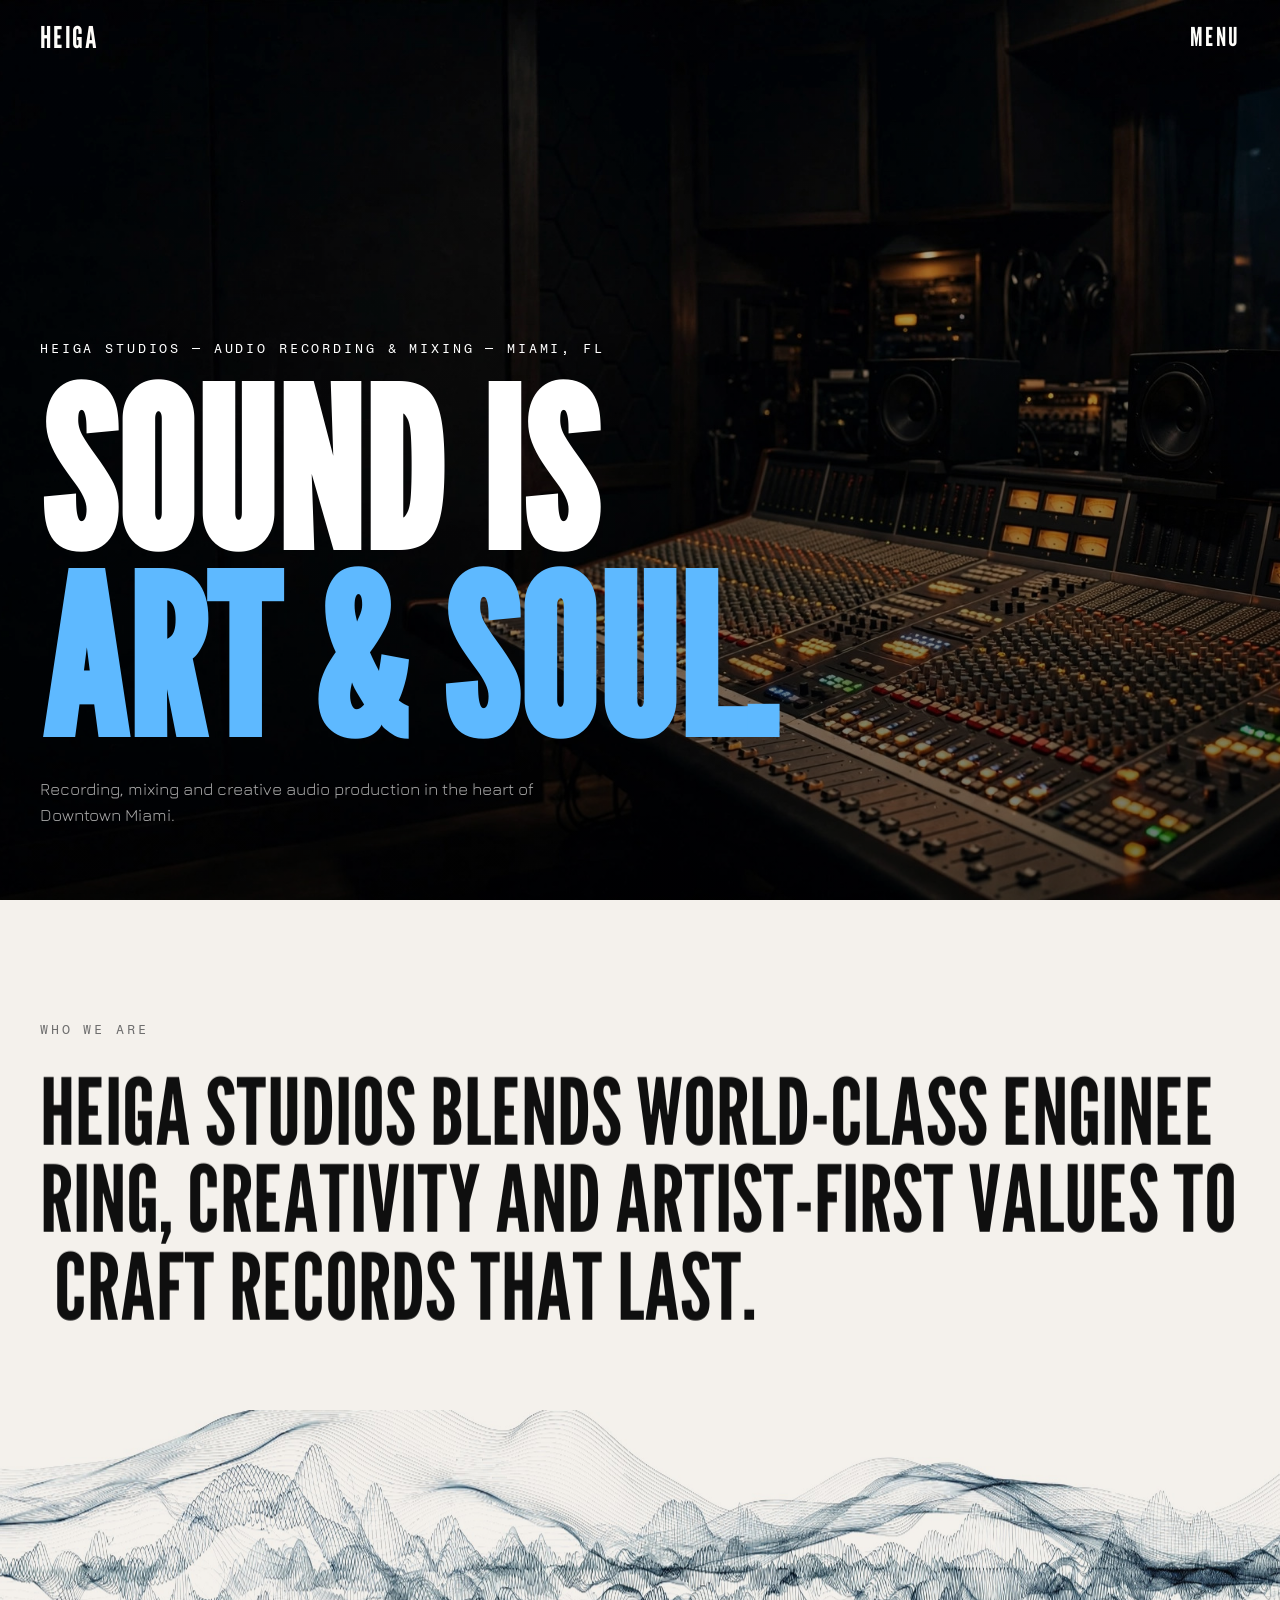
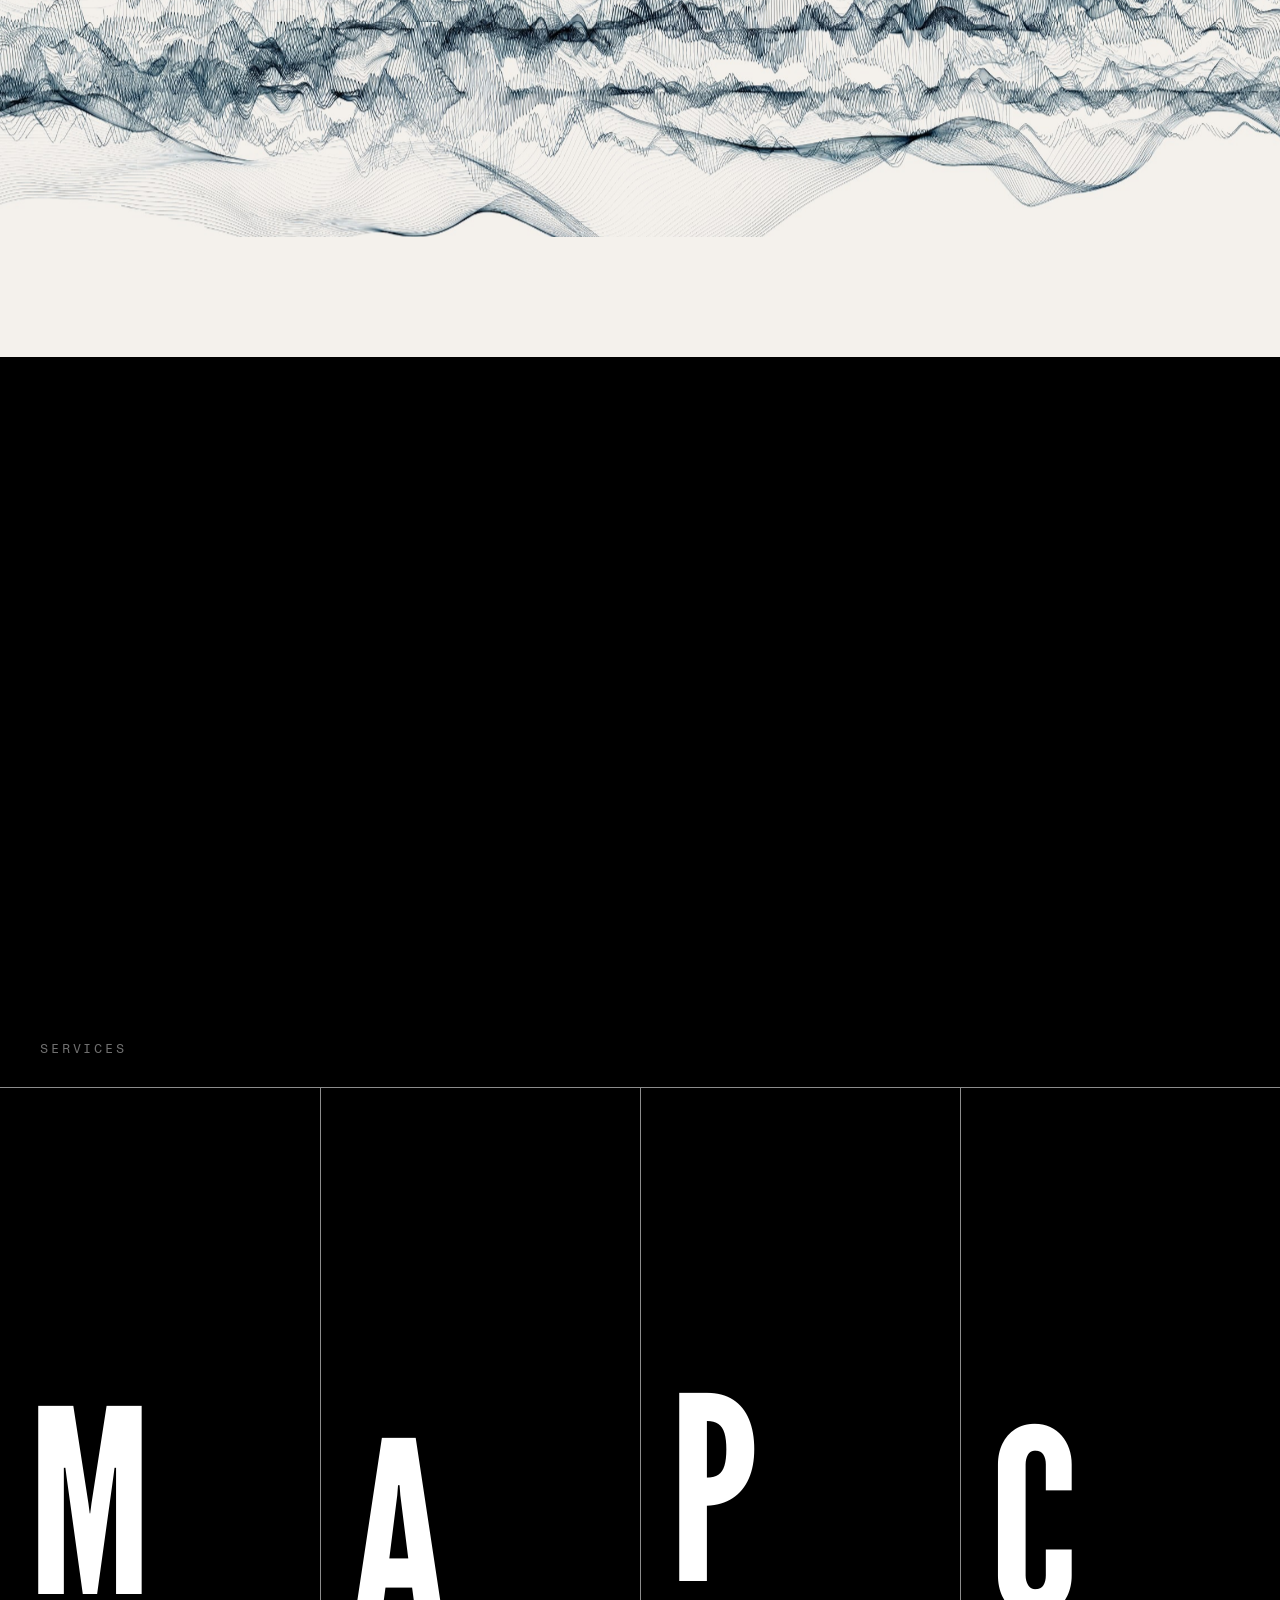
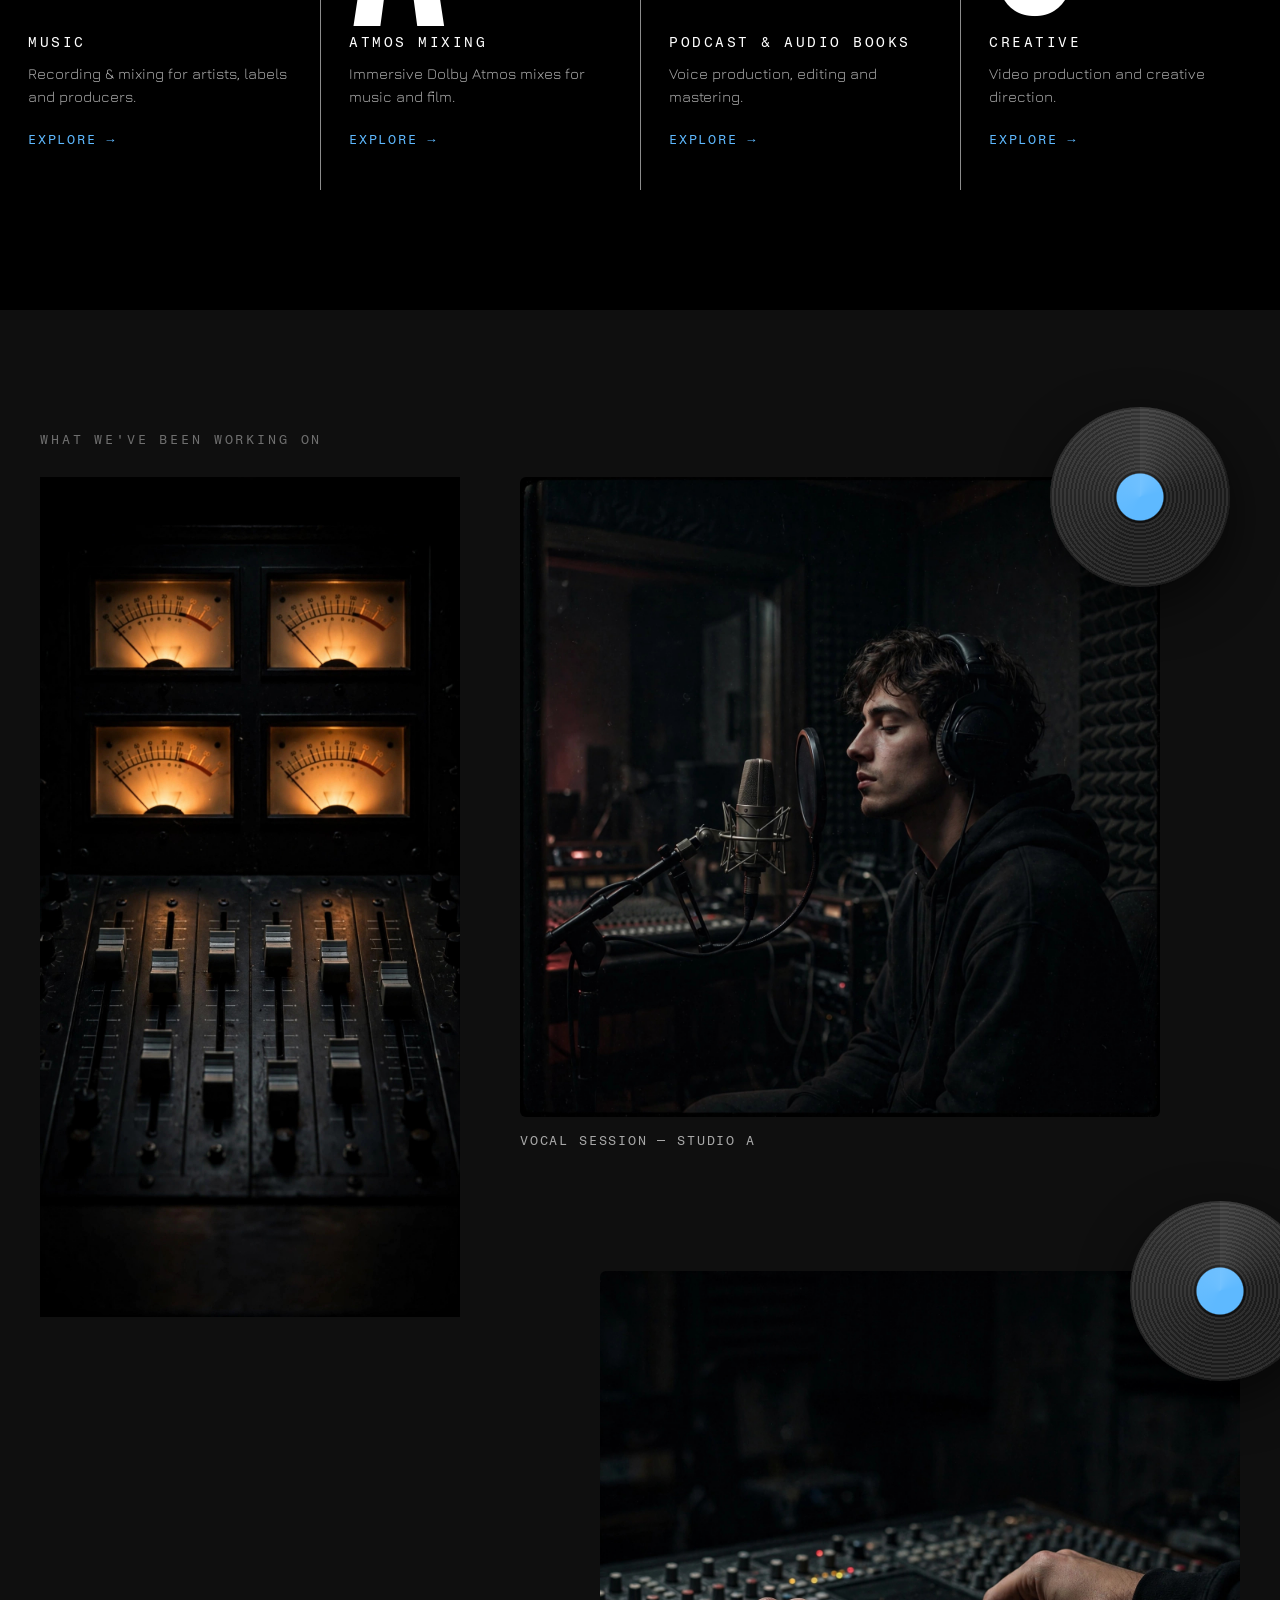
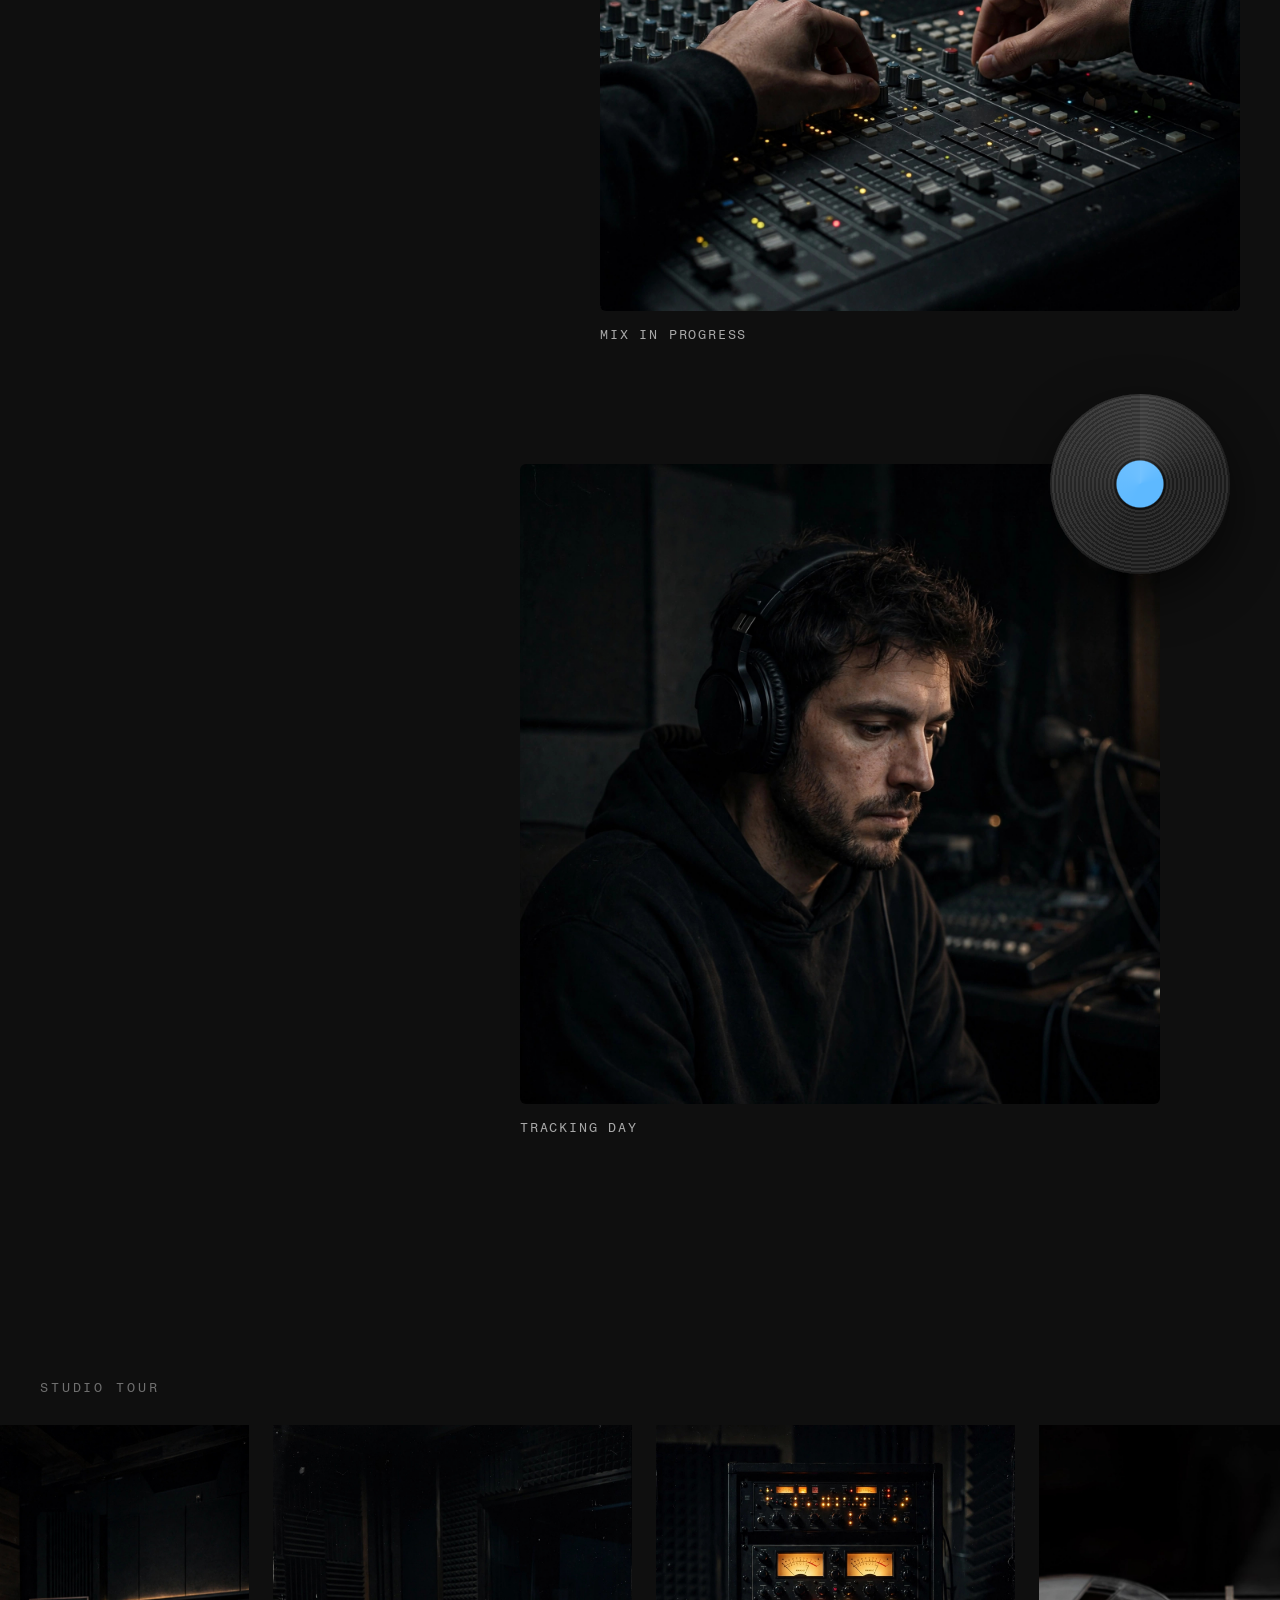
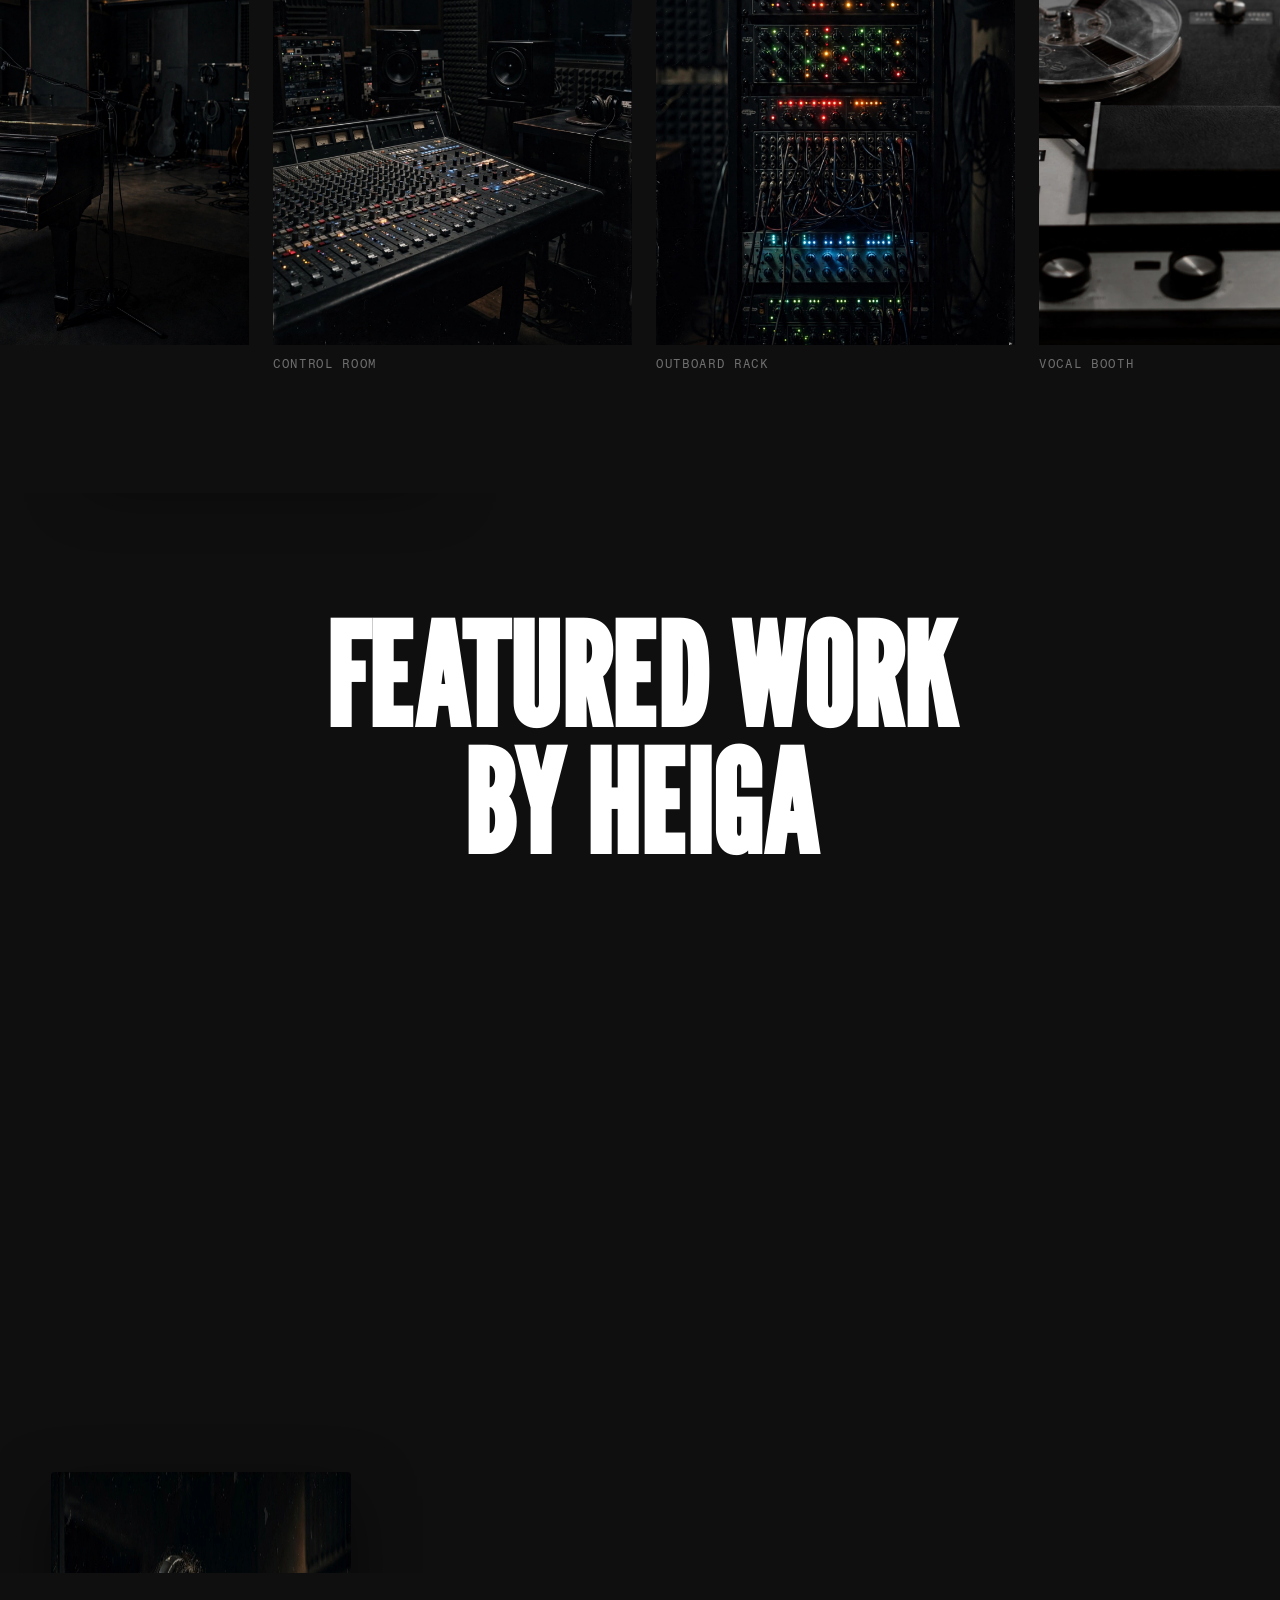
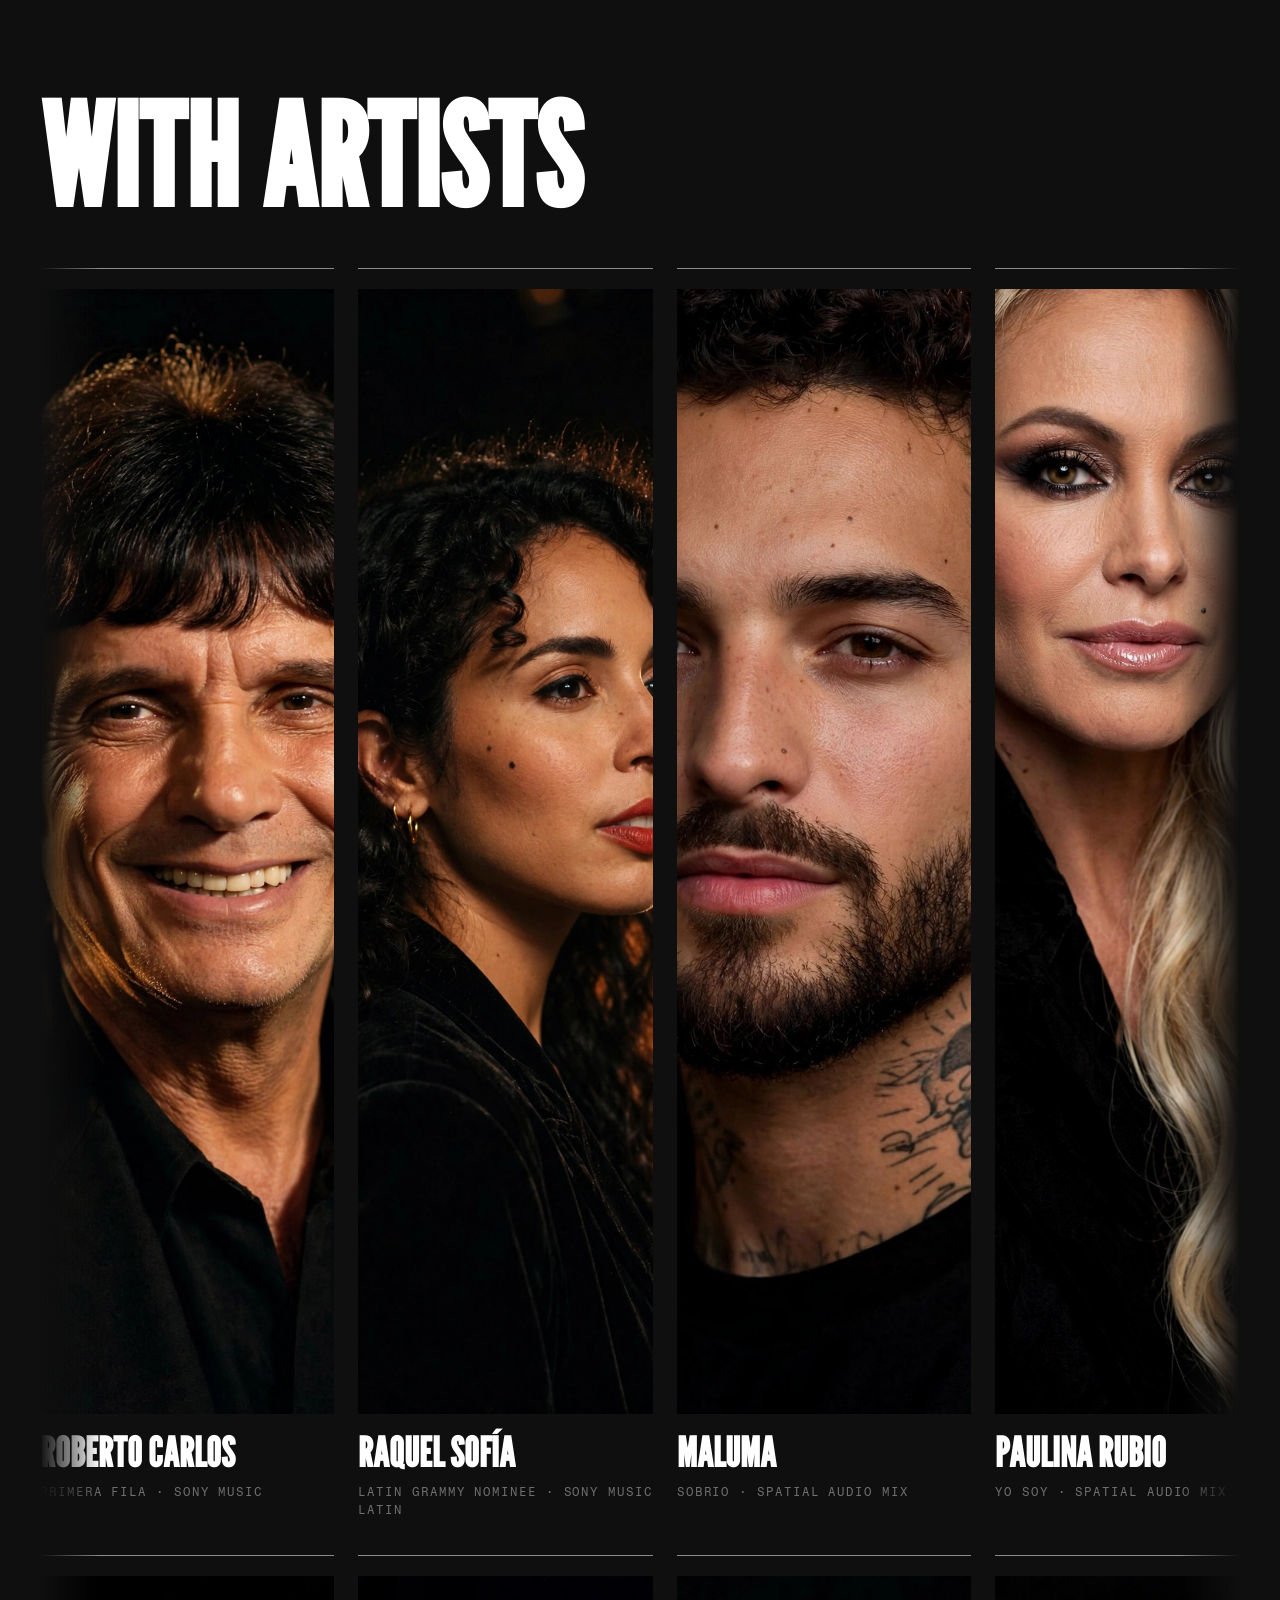
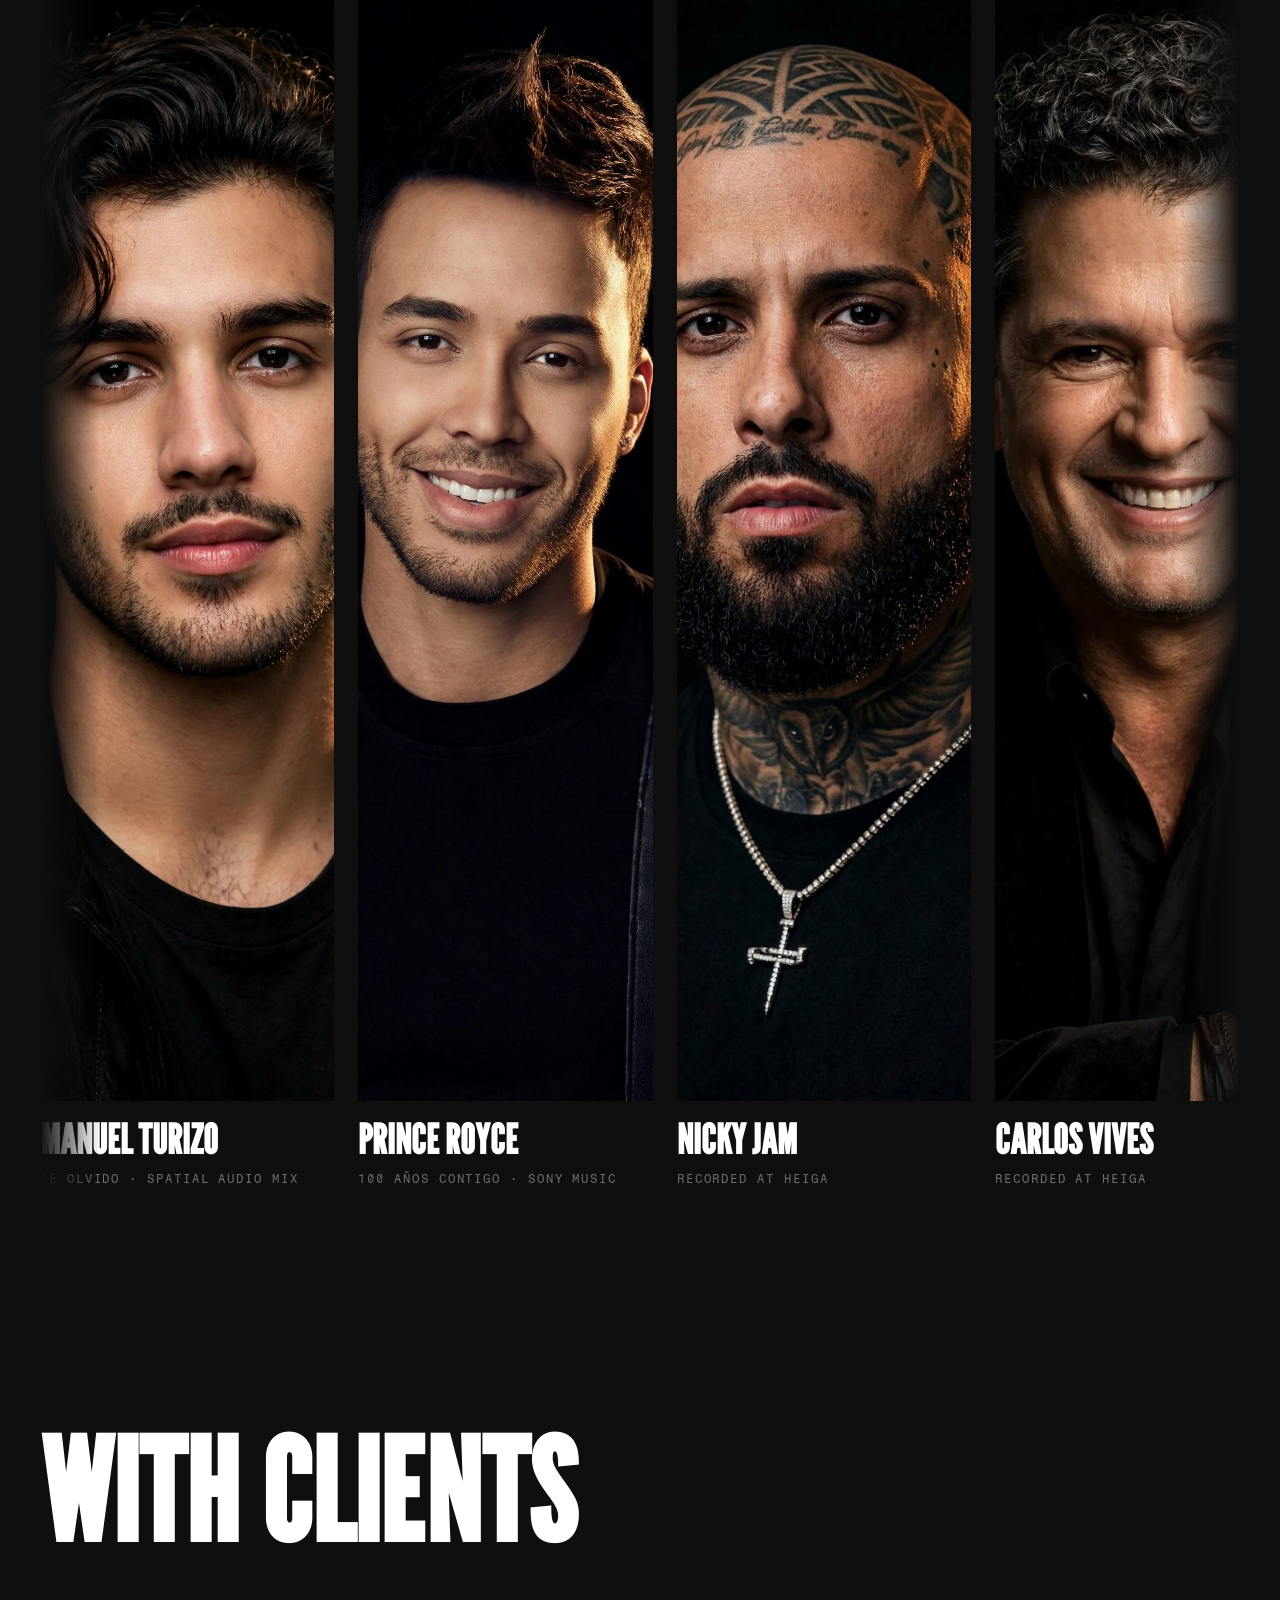
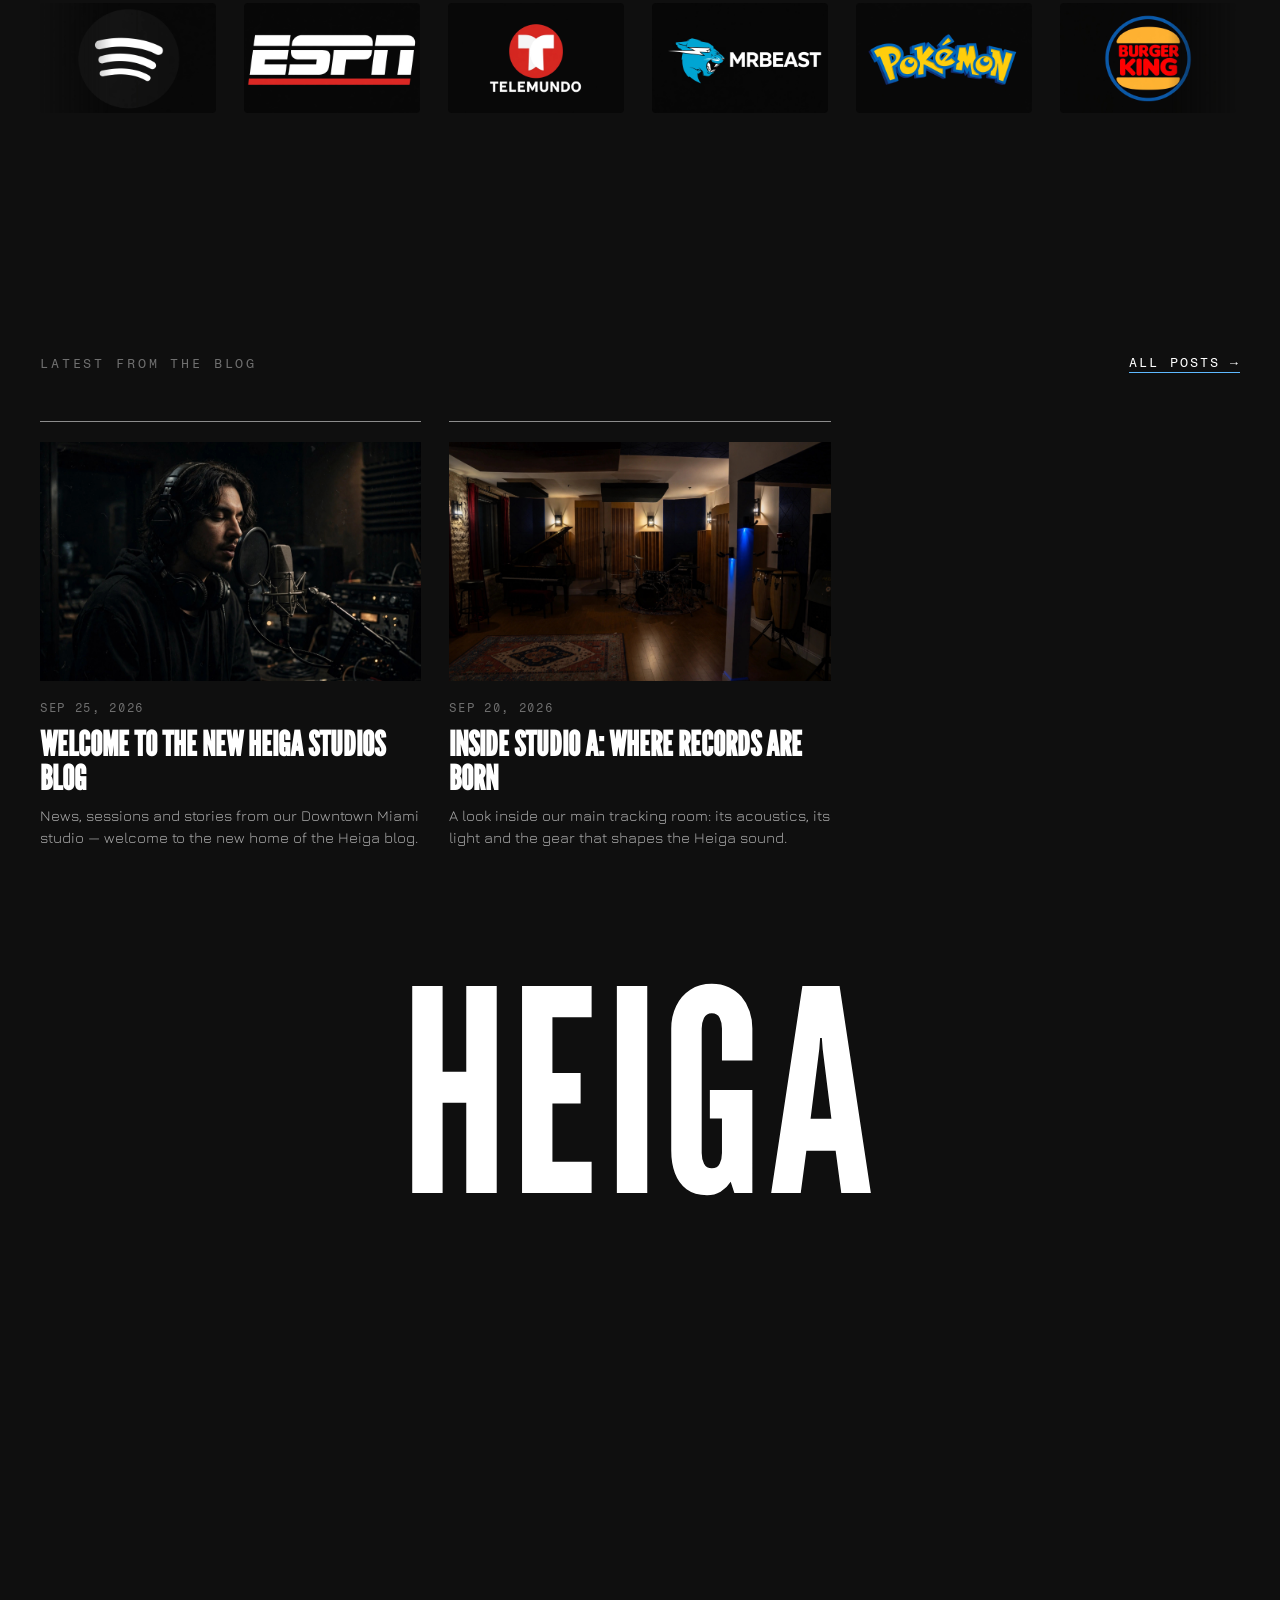
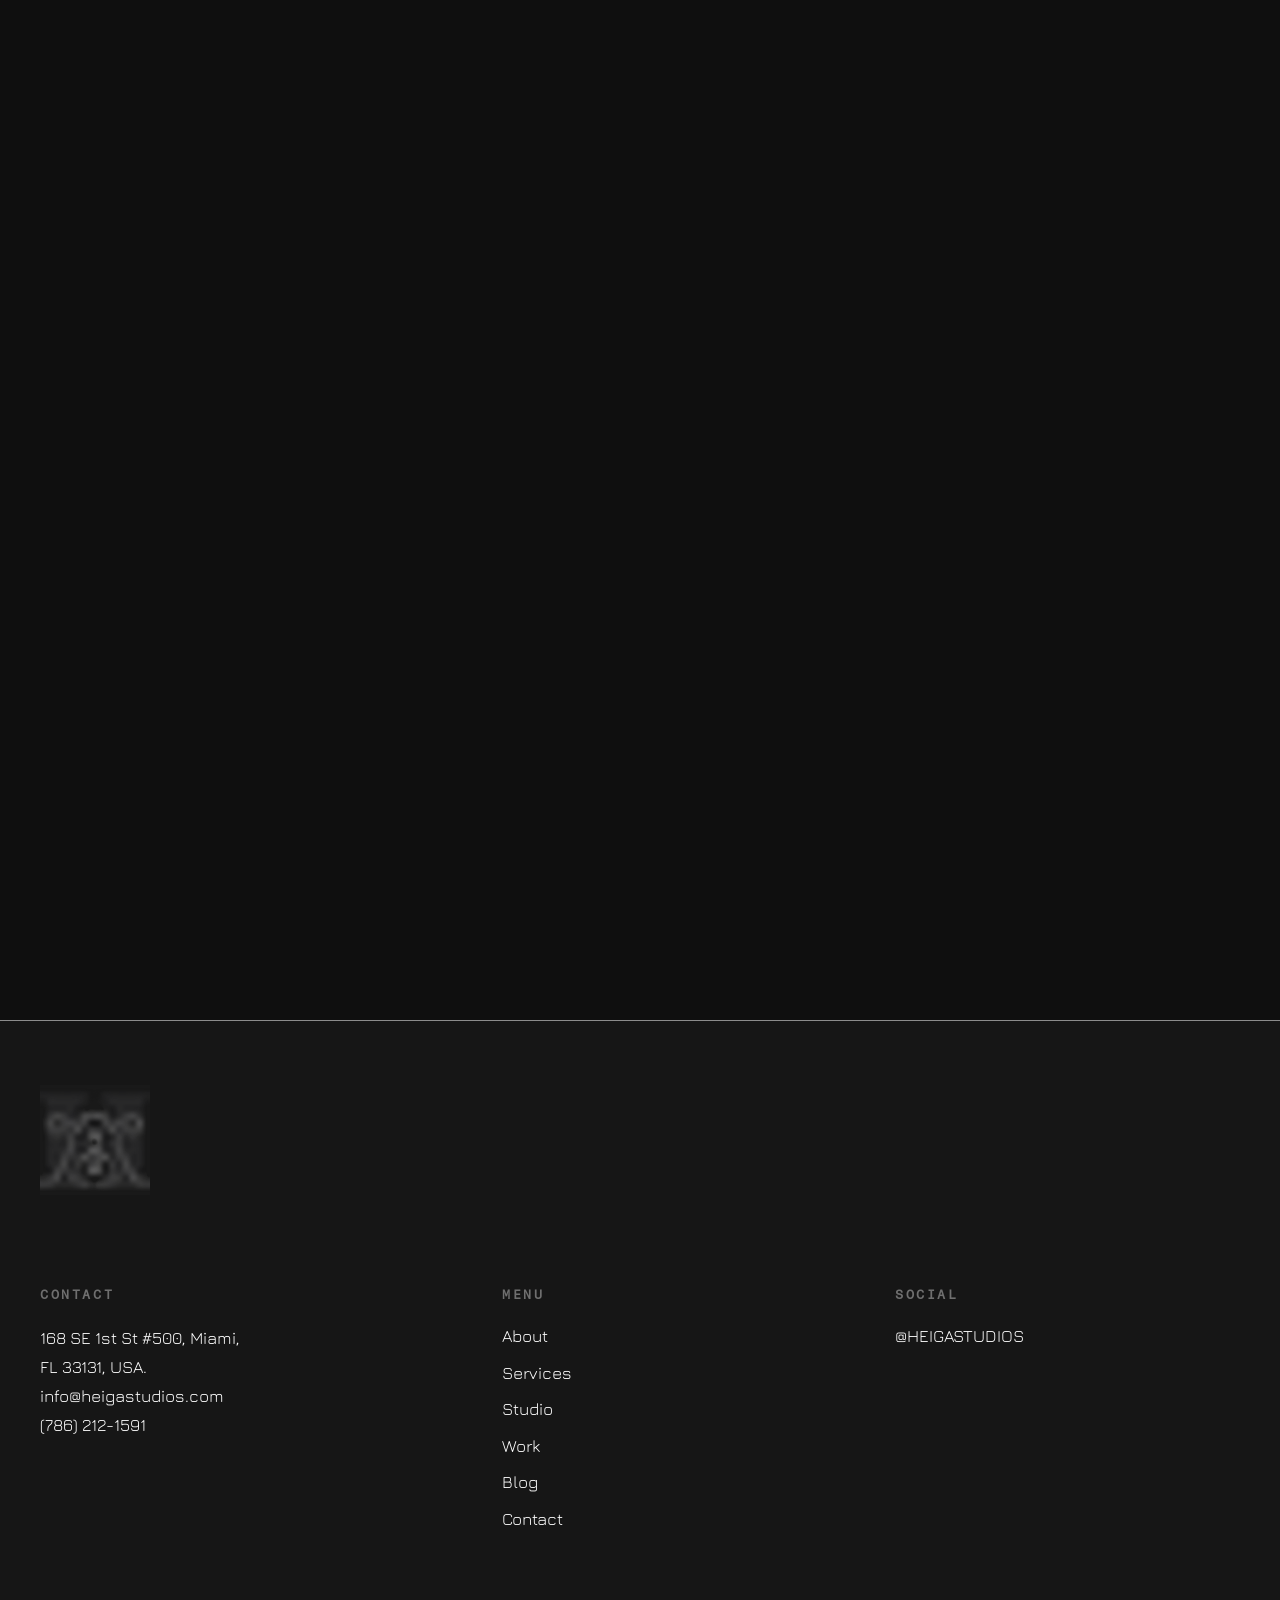
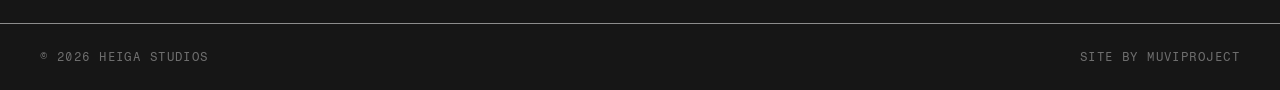
==== commit 0a32d5b0: "Manifiesto al doble de tamaño, directo sobre negro sin tarjeta" ====
--- a/index.html
+++ b/index.html
@@ -75,10 +75,8 @@
   </section>
 
   <!-- TILT CARD -->
-  <section class="tilt-stage" aria-label="Manifesto">
-    <div class="tilt-card" data-words>
-      <p>WHAT WE DO IS MORE <span class="accent">ART AND SOUL</span> THAN SCIENCE.</p>
-    </div>
+  <section class="manifesto-block" aria-label="Manifesto">
+    <p class="manifesto-big" data-words>WHAT WE DO IS MORE <span class="accent">ART AND SOUL</span> THAN SCIENCE.</p>
   </section>
 
   <!-- SERVICES -->
--- a/assets/css/style.css
+++ b/assets/css/style.css
@@ -110,22 +110,20 @@
   font-size:clamp(44px,7.2vw,120px);line-height:.95;max-width:1400px;
 }
 .manifesto .ch{display:inline-block;opacity:0;transform:translateY(.35em);will-change:transform,opacity}
-.zoom-figure{margin-top:80px;overflow:hidden}
-.zoom-figure img{width:100%;height:auto;transform:scale(1.2);will-change:transform}
-
-/* ---------- tilt card (-43deg -> 0deg) ---------- */
-.tilt-stage{padding:140px var(--pad);overflow:hidden}
-.tilt-card{
-  background:var(--bg-2);border-radius:28px;
-  max-width:1200px;margin:0 auto;padding:clamp(48px,8vw,120px);
-}
-/* las palabras aparecen en su lugar con fade ligado al scroll (sin rotación) */
-.tilt-card .w{will-change:opacity}
-.tilt-card p{
-  font-family:var(--font-display);text-transform:uppercase;
-  font-size:clamp(40px,6vw,104px);line-height:.95;
-}
-.tilt-card .accent{color:var(--accent)}
+/* borde a borde: la figura rompe el contenedor .wrap y ocupa todo el viewport */
+.zoom-figure{margin:80px calc(50% - 50vw) 0;max-width:100vw;overflow:hidden;background:var(--light)}
+.zoom-figure img{width:100%;height:auto;transform:scale(1.2);will-change:transform;display:block}
+
+/* ---------- manifiesto grande: tipografía al doble, directo sobre negro, sin tarjeta ---------- */
+.manifesto-block{background:#000;padding:140px var(--pad)}
+.manifesto-big{
+  font-family:var(--font-display);text-transform:uppercase;
+  font-size:clamp(80px,12vw,208px);line-height:.92;
+  max-width:1600px;margin:0 auto;
+}
+/* las palabras aparecen en su lugar con fade ligado al scroll */
+.manifesto-big .w{will-change:opacity}
+.manifesto-big .accent{color:var(--accent)}
 
 /* ---------- services ---------- */
 .services{background:#000}
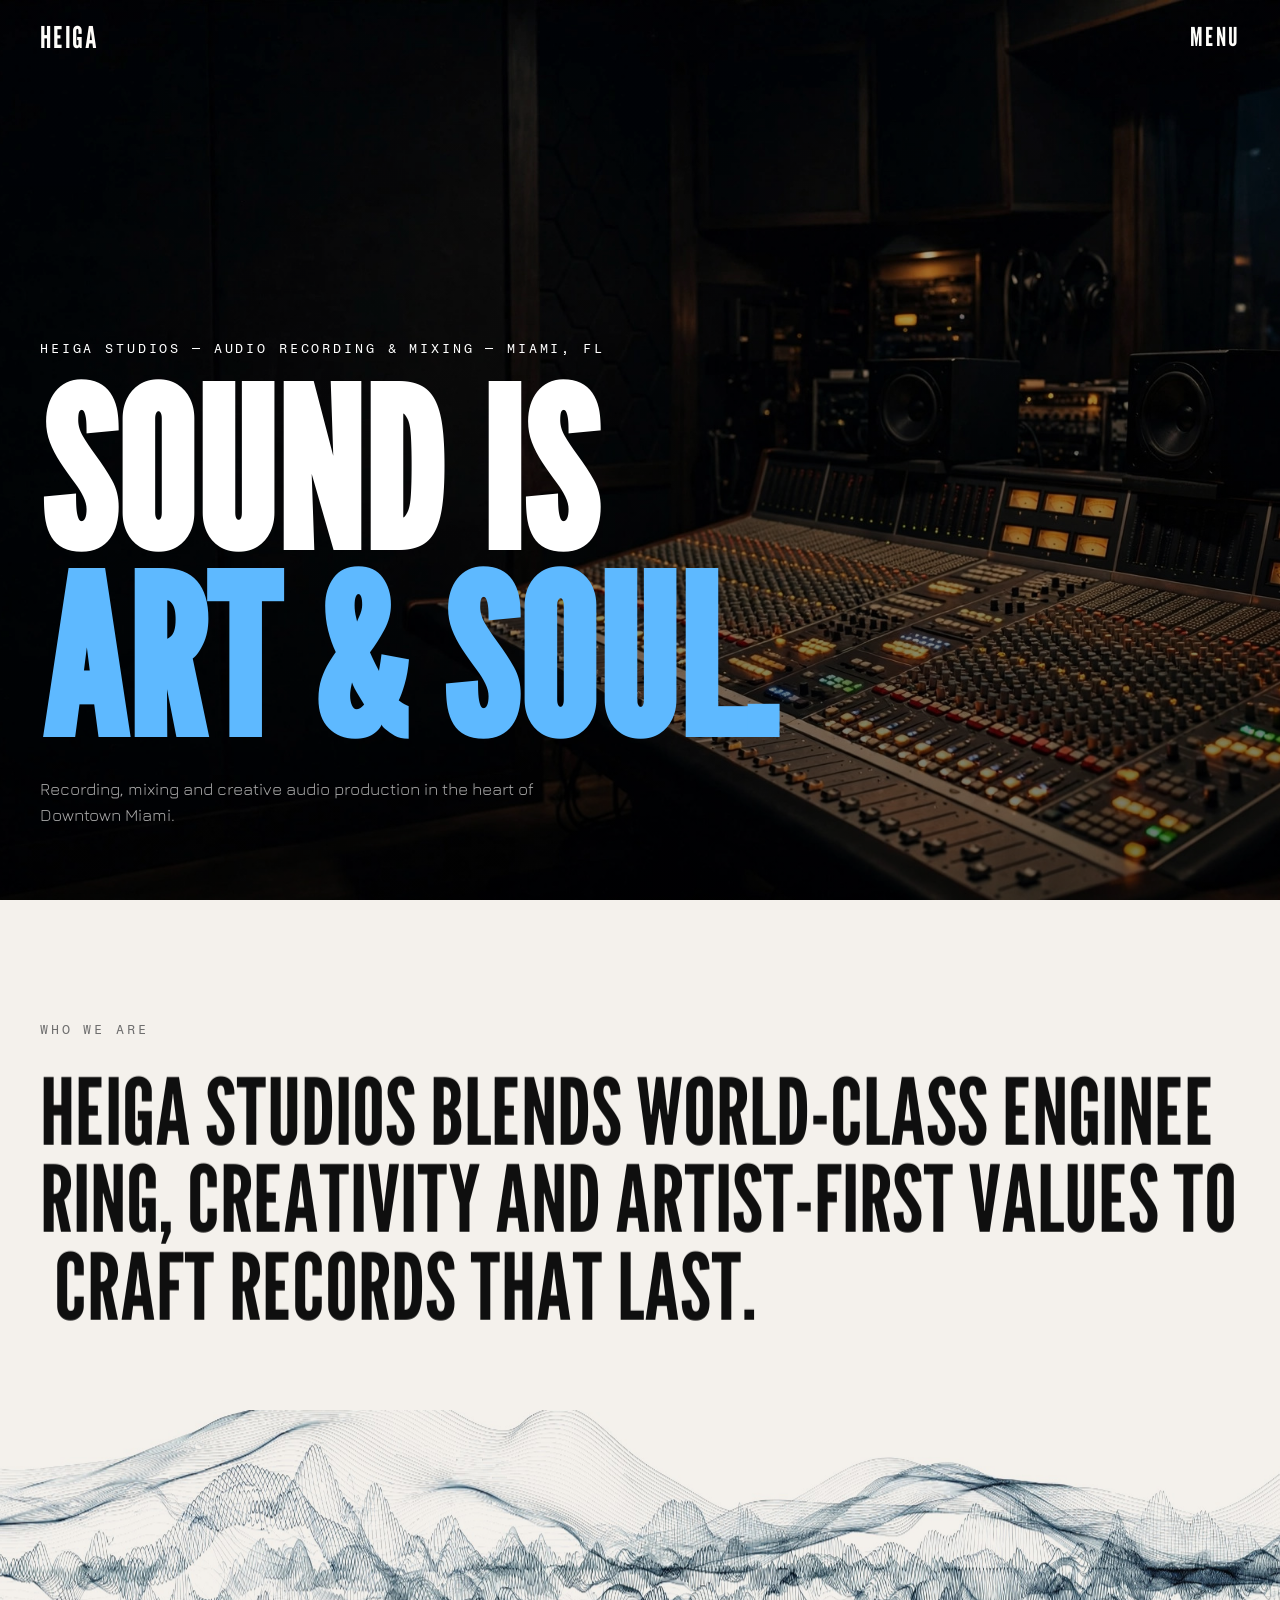
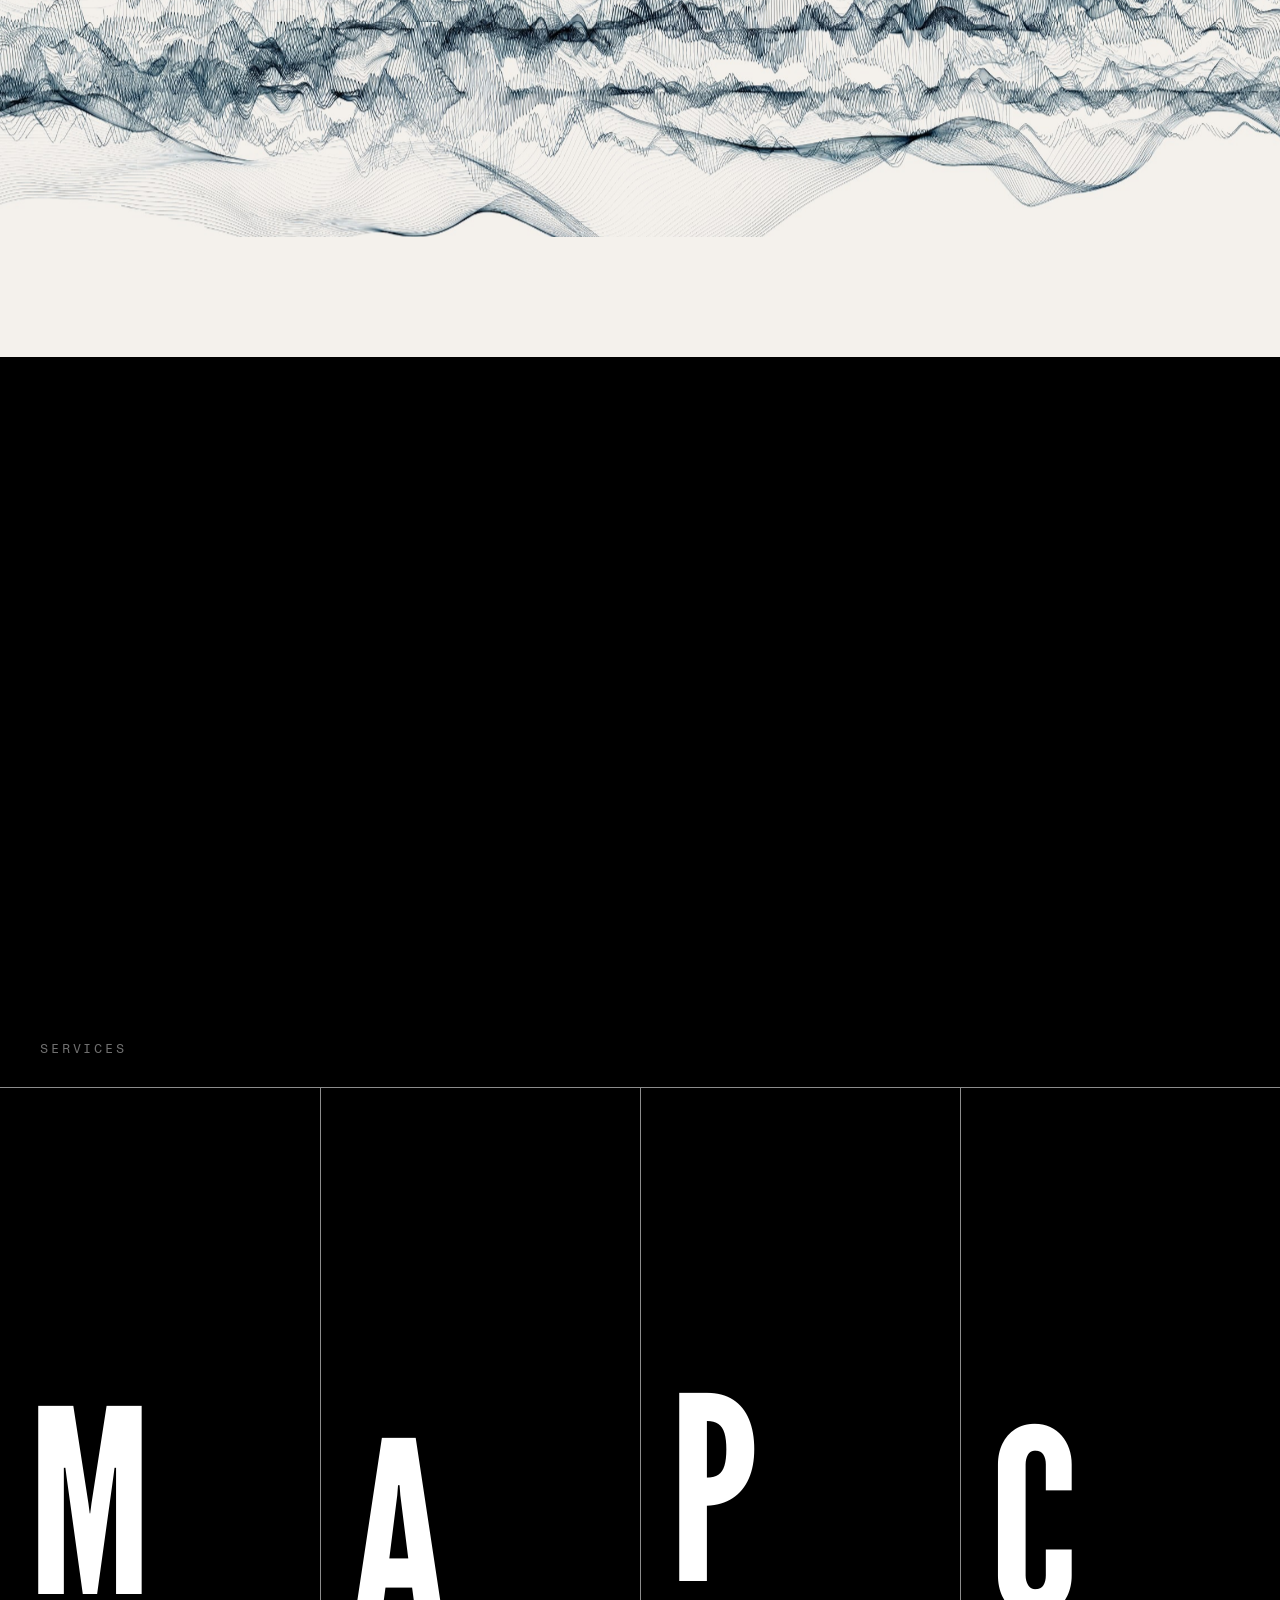
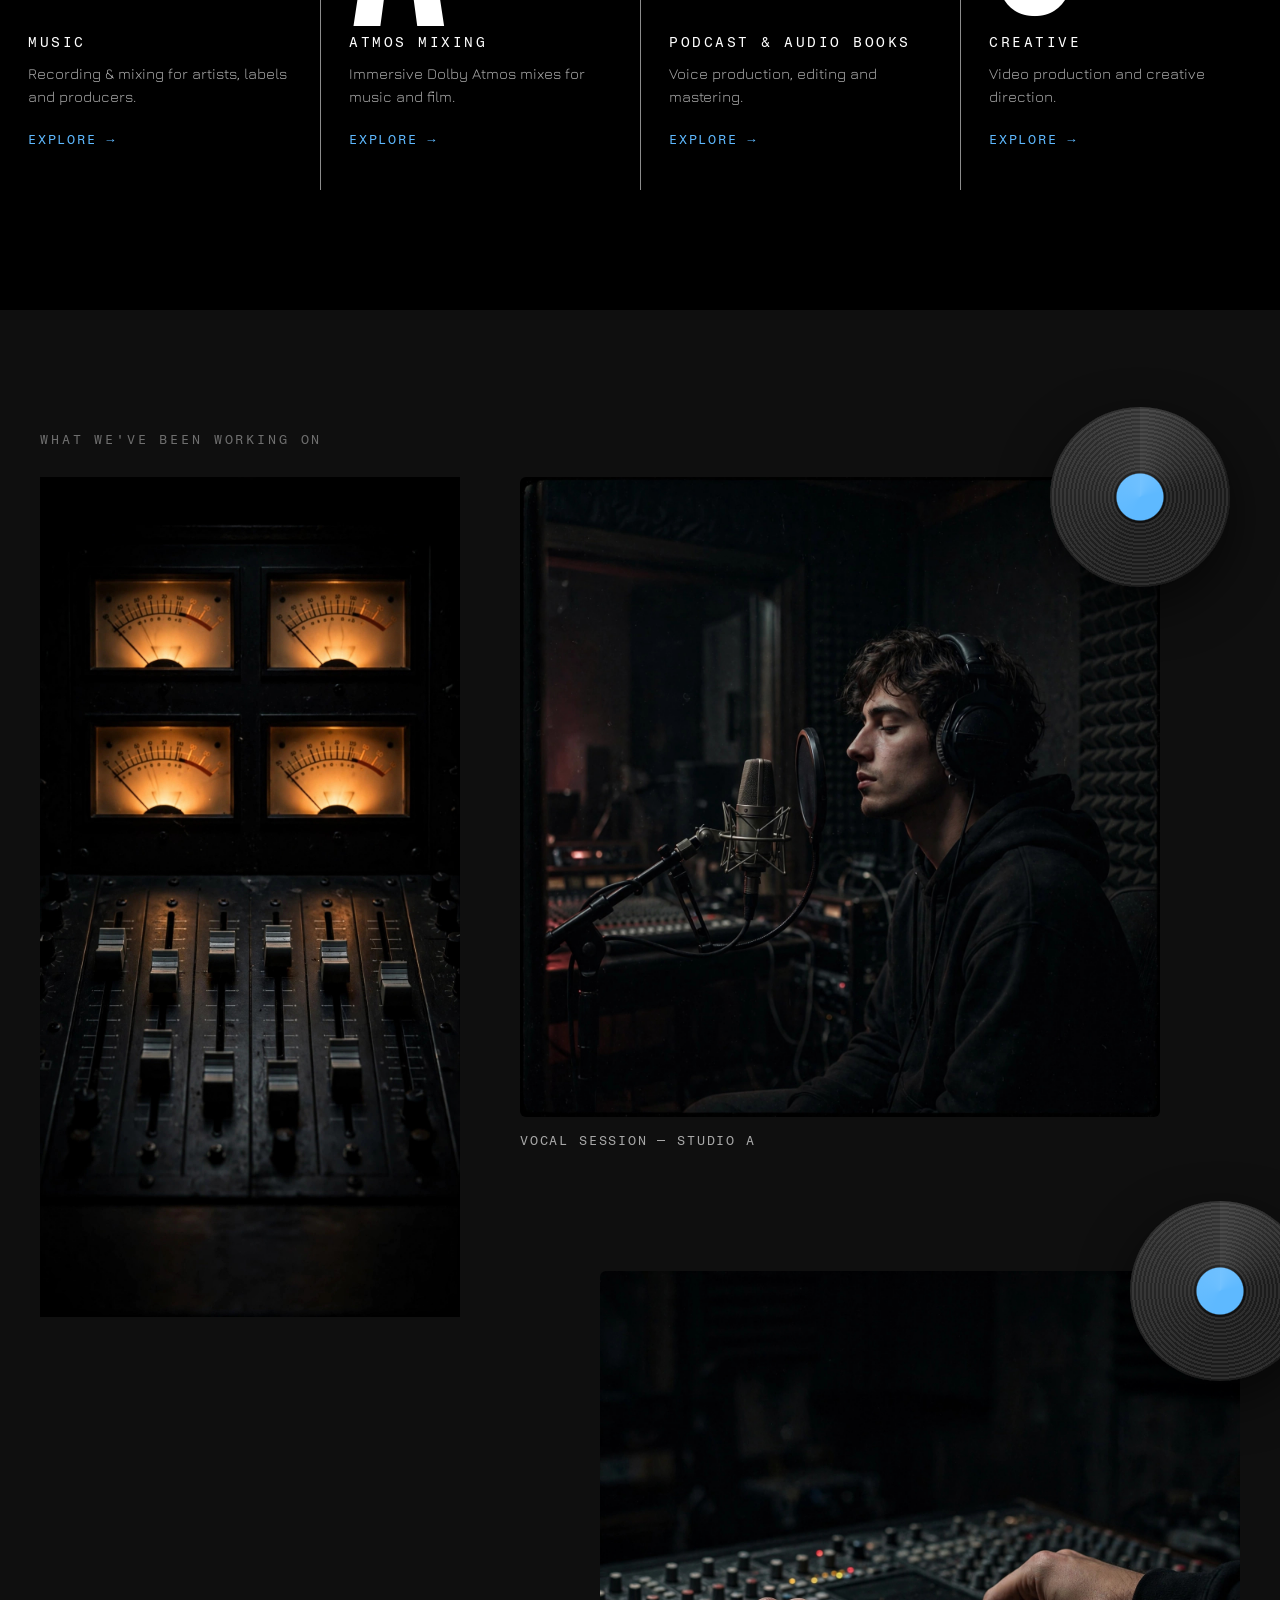
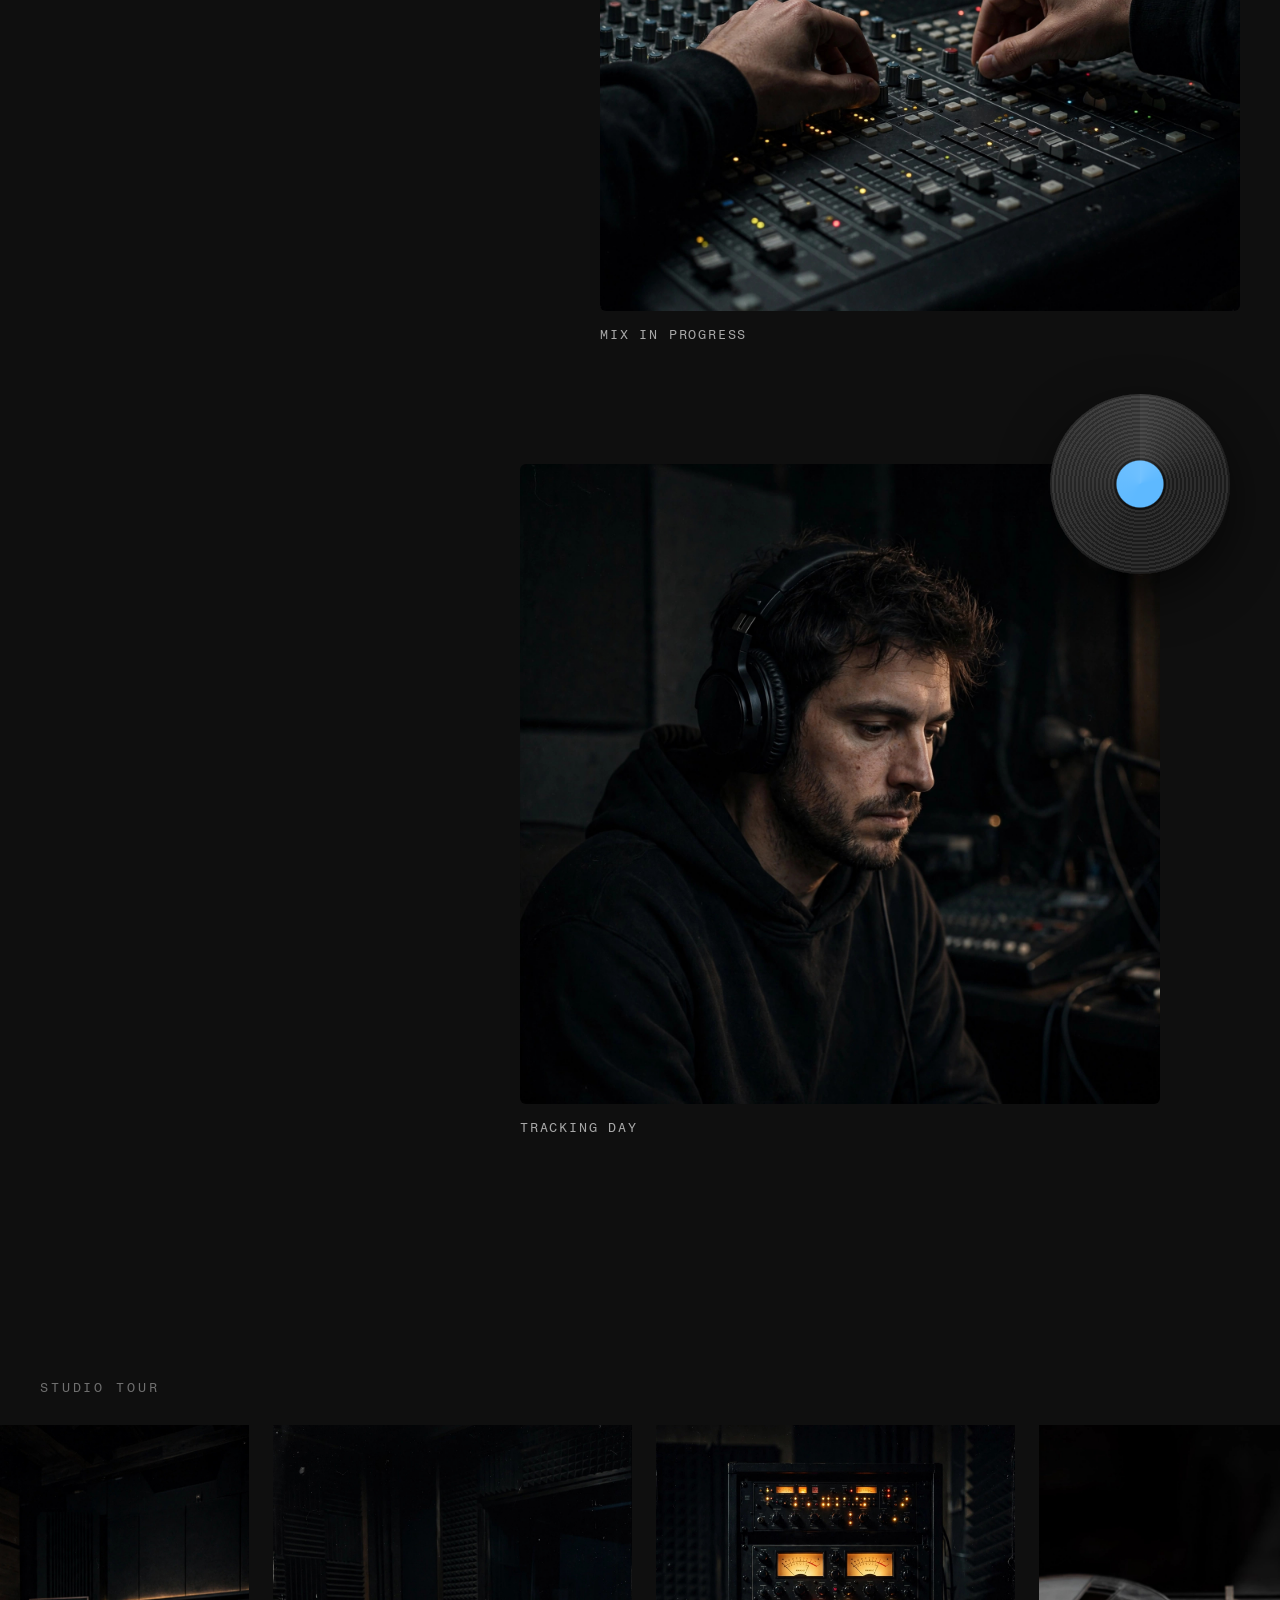
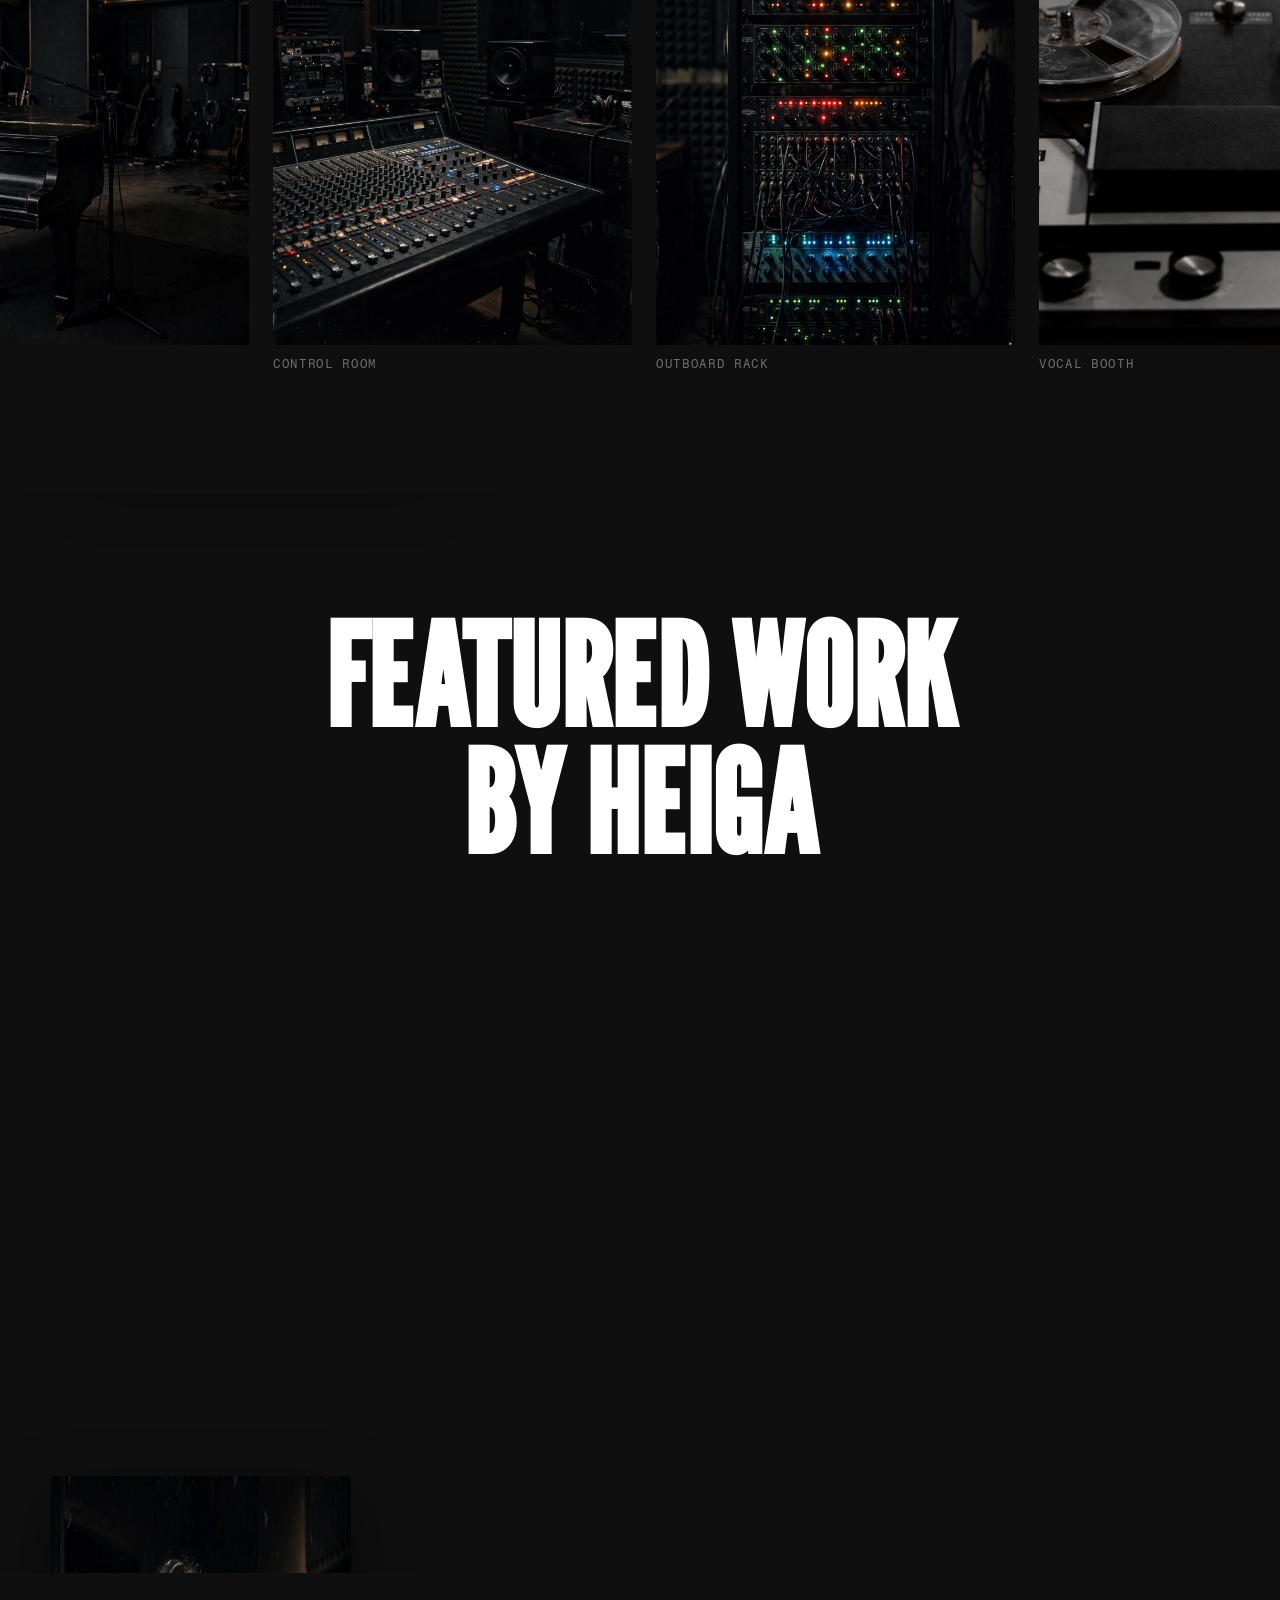
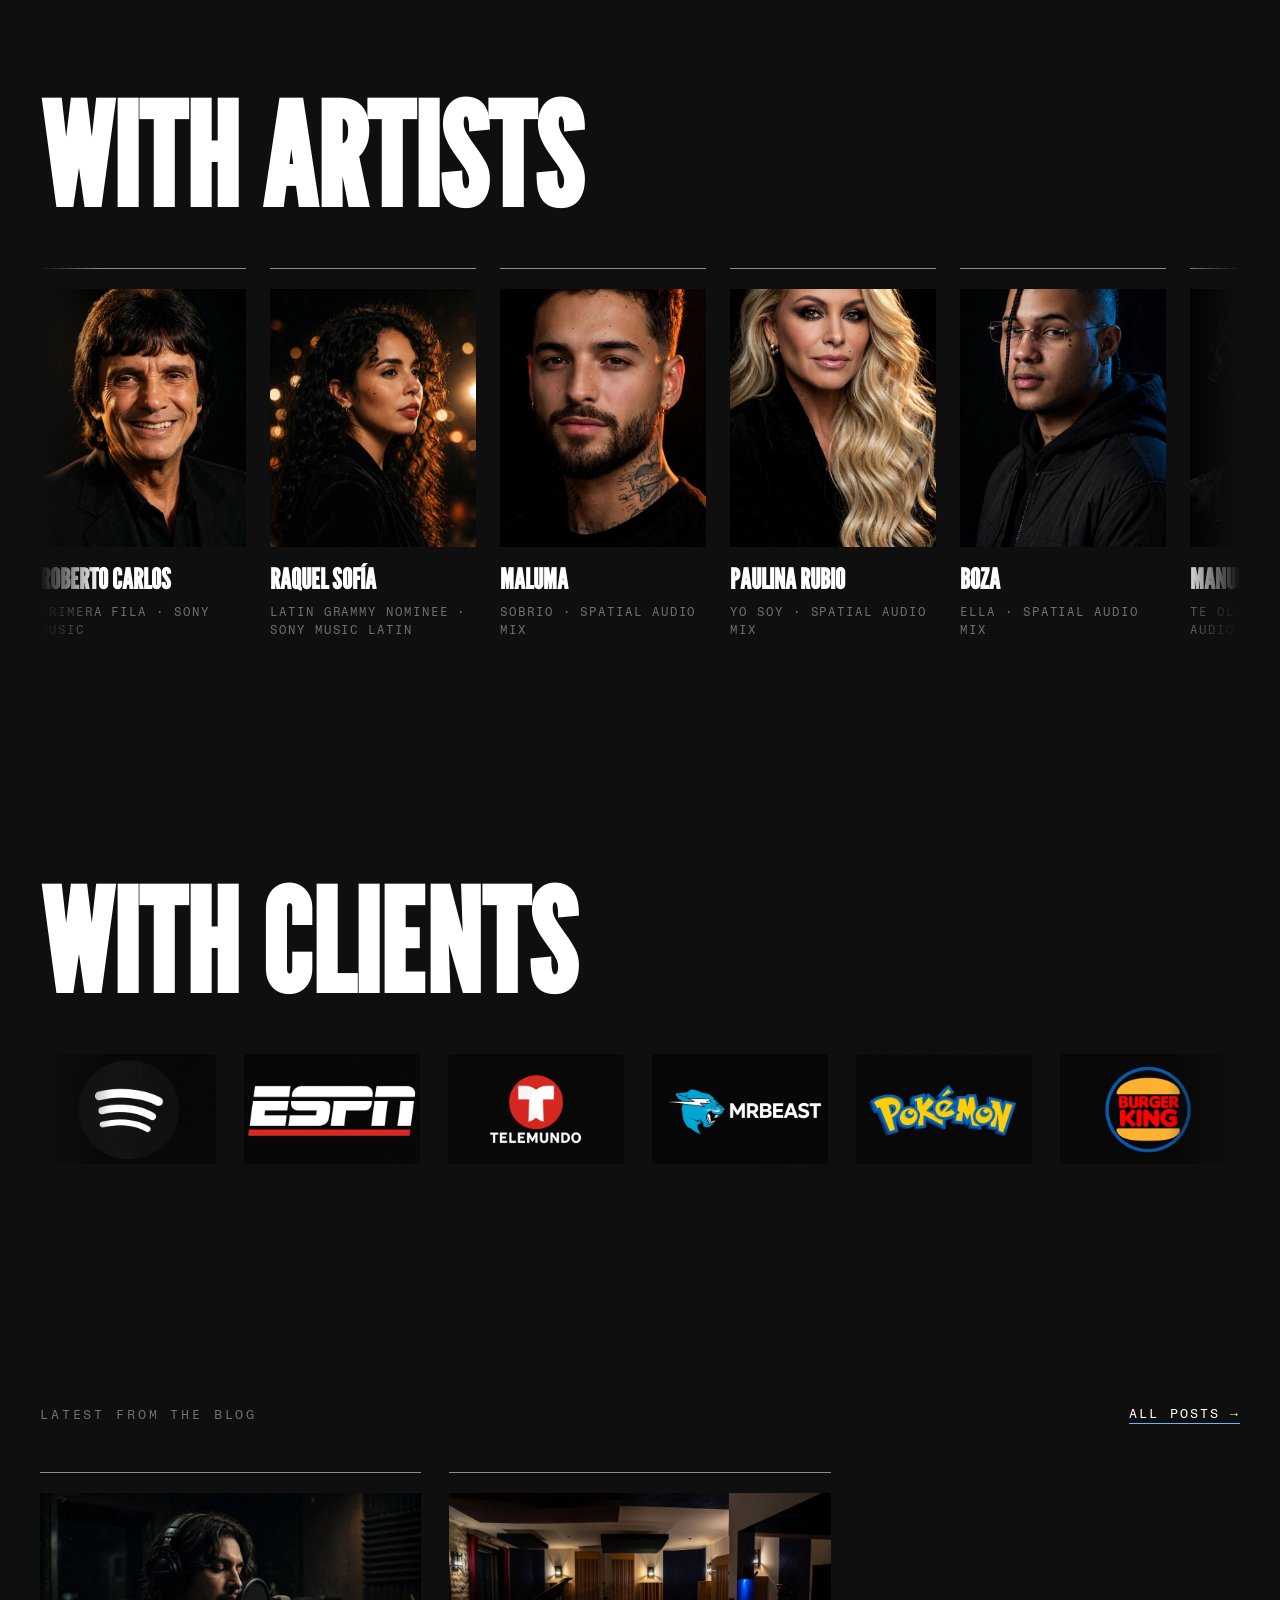
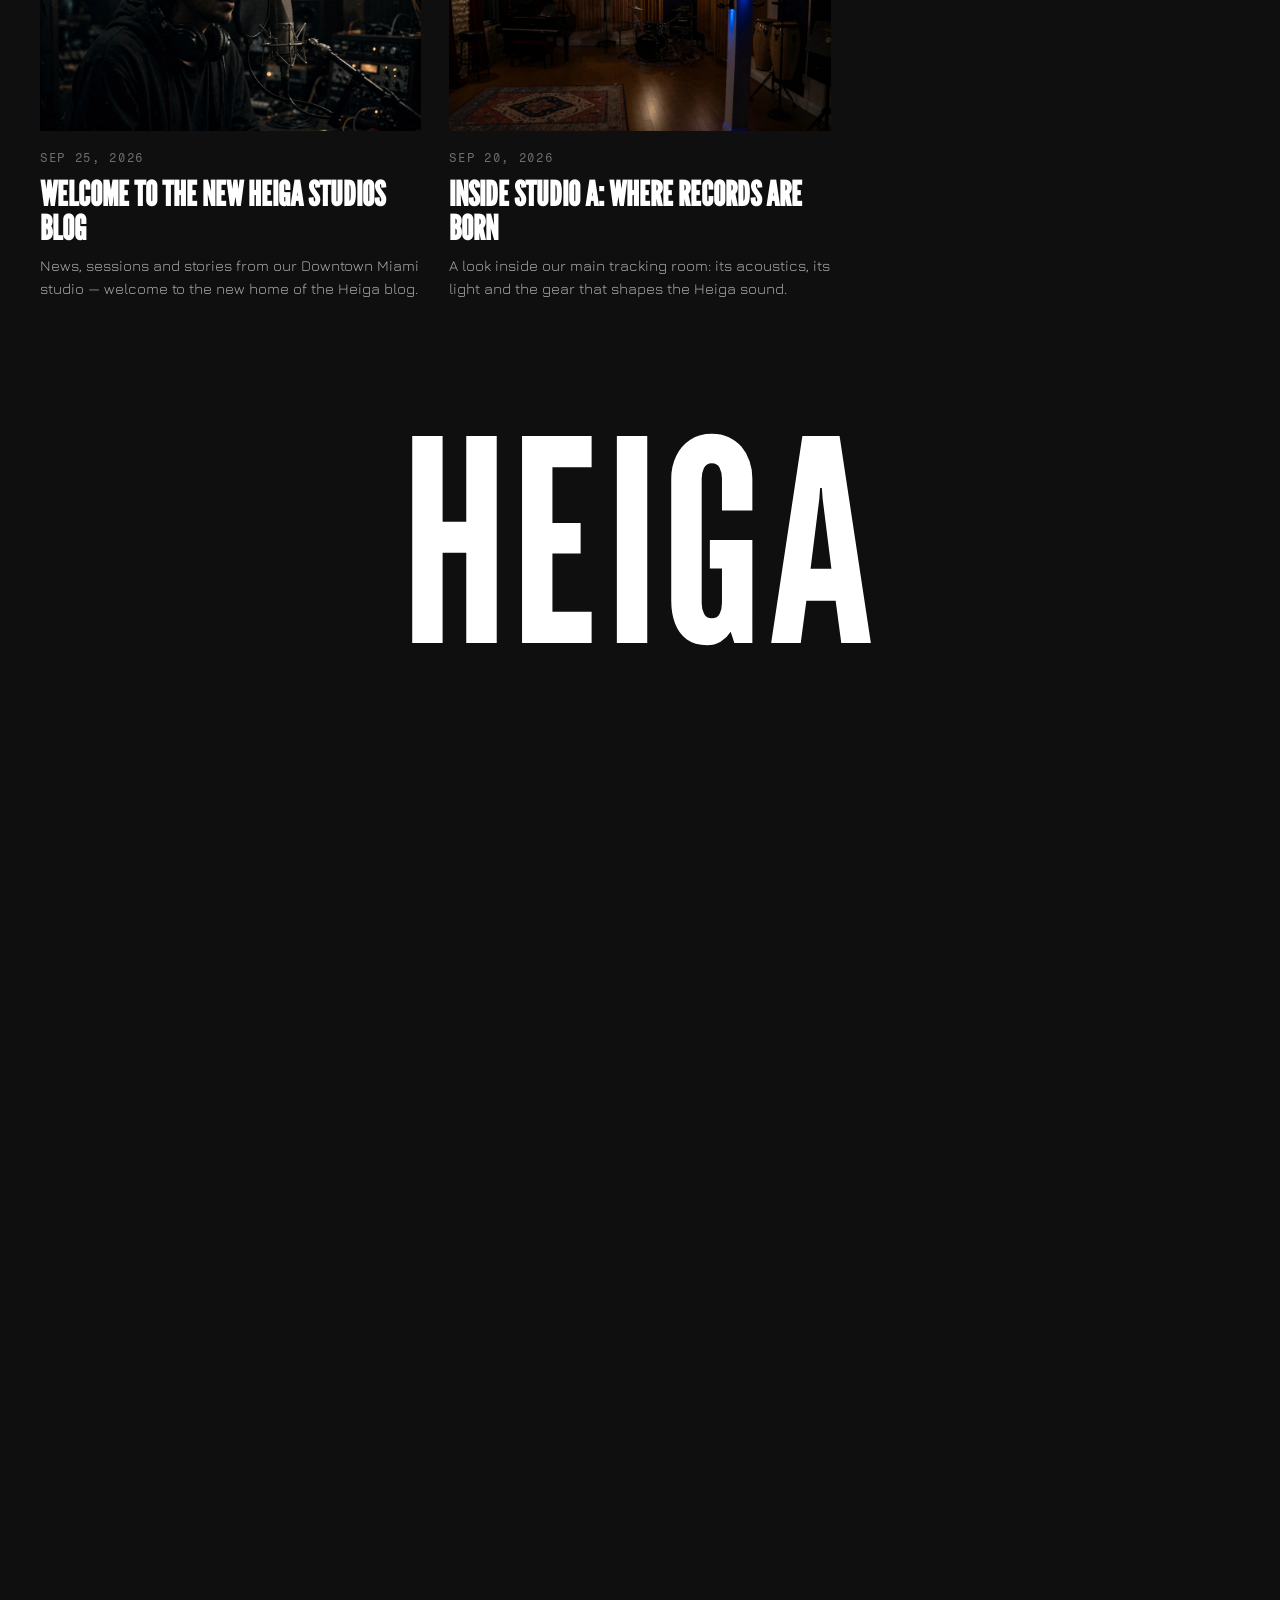
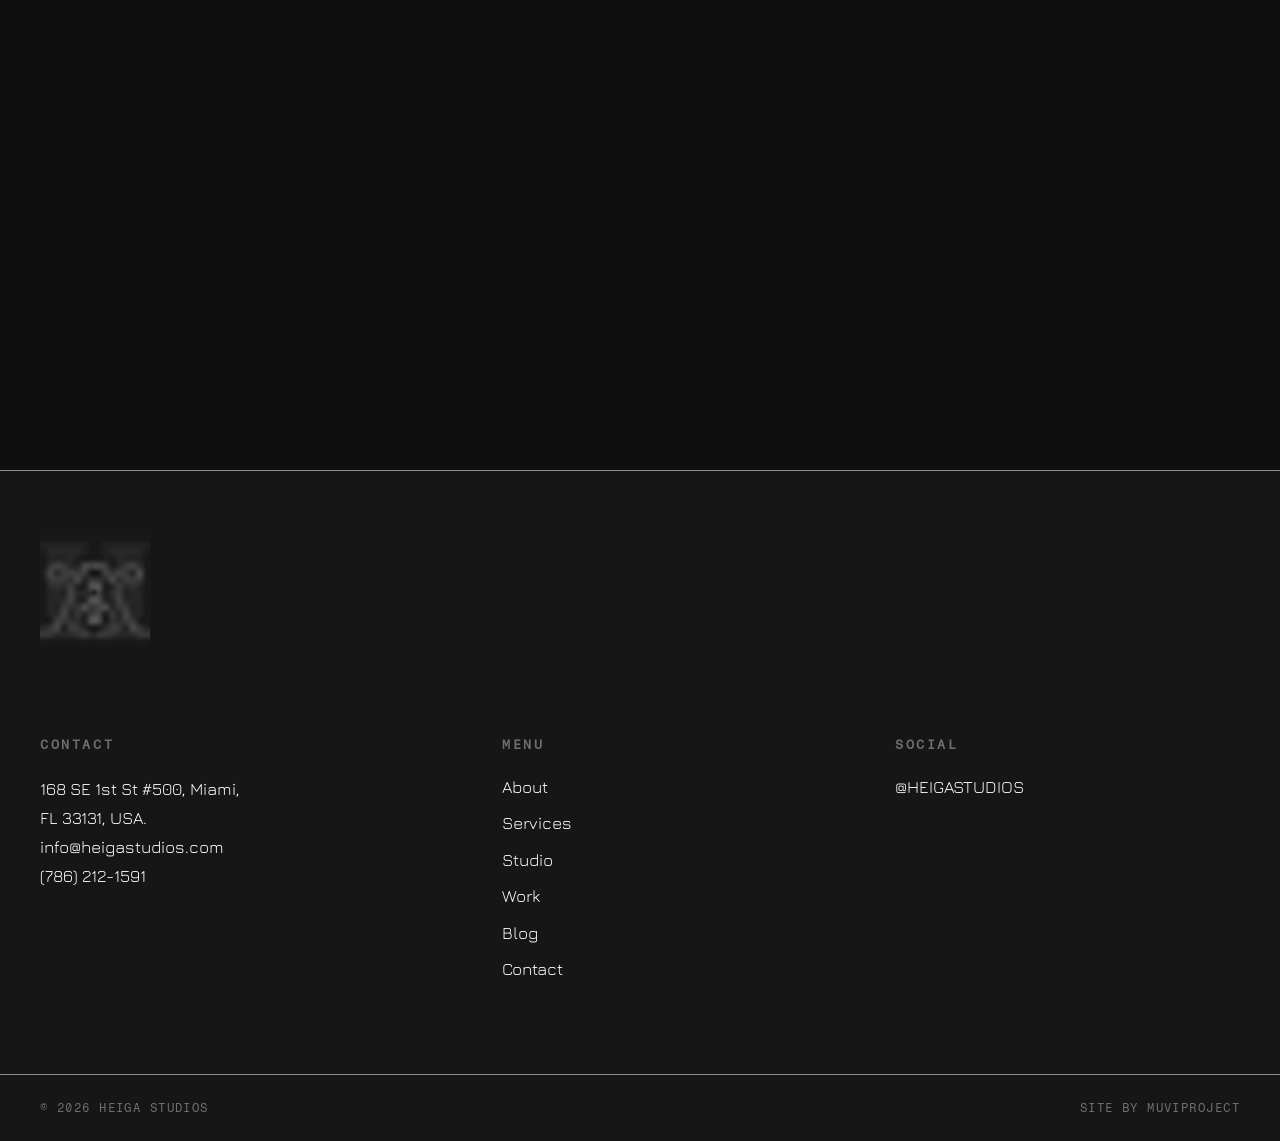
==== commit 1af8e54a: "Artistas: una sola línea en loop perfecto, 30% menos alto (fix aspect-ratio img)" ====
--- a/index.html
+++ b/index.html
@@ -172,114 +172,108 @@
     <div class="wrap">
       <h2 class="reveal">WITH ARTISTS</h2>
     </div>
-    <div class="artists-rows">
-      <div class="artists-marquee">
-        <div class="artists-track">
-          <article class="artist-slide">
-            <img src="./assets/img/a-01-roberto-carlos.jpg" alt="Roberto Carlos" width="900" height="1125" loading="lazy" draggable="false">
-            <h3>Roberto Carlos</h3>
-            <p class="meta">PRIMERA FILA · SONY MUSIC <!-- PROVISORIO --></p>
-          </article>
-          <article class="artist-slide">
-            <img src="./assets/img/a-02-raquel-sofia.jpg" alt="Raquel Sofía" width="900" height="1125" loading="lazy" draggable="false">
-            <h3>Raquel Sofía</h3>
-            <p class="meta">LATIN GRAMMY NOMINEE · SONY MUSIC LATIN <!-- PROVISORIO --></p>
-          </article>
-          <article class="artist-slide">
-            <img src="./assets/img/a-03-maluma.jpg" alt="Maluma" width="900" height="1125" loading="lazy" draggable="false">
-            <h3>Maluma</h3>
-            <p class="meta">SOBRIO · SPATIAL AUDIO MIX <!-- PROVISORIO --></p>
-          </article>
-          <article class="artist-slide">
-            <img src="./assets/img/a-04-paulina-rubio.jpg" alt="Paulina Rubio" width="900" height="1125" loading="lazy" draggable="false">
-            <h3>Paulina Rubio</h3>
-            <p class="meta">YO SOY · SPATIAL AUDIO MIX <!-- PROVISORIO --></p>
-          </article>
-          <article class="artist-slide">
-            <img src="./assets/img/a-05-boza.jpg" alt="Boza" width="900" height="1125" loading="lazy" draggable="false">
-            <h3>Boza</h3>
-            <p class="meta">ELLA · SPATIAL AUDIO MIX <!-- PROVISORIO --></p>
-          </article>
-          <article class="artist-slide" aria-hidden="true">
-            <img src="./assets/img/a-01-roberto-carlos.jpg" alt="" width="900" height="1125" loading="lazy" draggable="false">
-            <h3>Roberto Carlos</h3>
-            <p class="meta">PRIMERA FILA · SONY MUSIC</p>
-          </article>
-          <article class="artist-slide" aria-hidden="true">
-            <img src="./assets/img/a-02-raquel-sofia.jpg" alt="" width="900" height="1125" loading="lazy" draggable="false">
-            <h3>Raquel Sofía</h3>
-            <p class="meta">LATIN GRAMMY NOMINEE · SONY MUSIC LATIN</p>
-          </article>
-          <article class="artist-slide" aria-hidden="true">
-            <img src="./assets/img/a-03-maluma.jpg" alt="" width="900" height="1125" loading="lazy" draggable="false">
-            <h3>Maluma</h3>
-            <p class="meta">SOBRIO · SPATIAL AUDIO MIX</p>
-          </article>
-          <article class="artist-slide" aria-hidden="true">
-            <img src="./assets/img/a-04-paulina-rubio.jpg" alt="" width="900" height="1125" loading="lazy" draggable="false">
-            <h3>Paulina Rubio</h3>
-            <p class="meta">YO SOY · SPATIAL AUDIO MIX</p>
-          </article>
-          <article class="artist-slide" aria-hidden="true">
-            <img src="./assets/img/a-05-boza.jpg" alt="" width="900" height="1125" loading="lazy" draggable="false">
-            <h3>Boza</h3>
-            <p class="meta">ELLA · SPATIAL AUDIO MIX</p>
-          </article>
-        </div>
-      </div>
-      <div class="artists-marquee reverse">
-        <div class="artists-track">
-          <article class="artist-slide">
-            <img src="./assets/img/a-06-manuel-turizo.jpg" alt="Manuel Turizo" width="900" height="1125" loading="lazy" draggable="false">
-            <h3>Manuel Turizo</h3>
-            <p class="meta">TE OLVIDO · SPATIAL AUDIO MIX <!-- PROVISORIO --></p>
-          </article>
-          <article class="artist-slide">
-            <img src="./assets/img/a-07-prince-royce.jpg" alt="Prince Royce" width="900" height="1125" loading="lazy" draggable="false">
-            <h3>Prince Royce</h3>
-            <p class="meta">100 AÑOS CONTIGO · SONY MUSIC <!-- PROVISORIO --></p>
-          </article>
-          <article class="artist-slide">
-            <img src="./assets/img/a-08-nicky-jam.jpg" alt="Nicky Jam" width="900" height="1125" loading="lazy" draggable="false">
-            <h3>Nicky Jam</h3>
-            <p class="meta">RECORDED AT HEIGA <!-- PROVISORIO --></p>
-          </article>
-          <article class="artist-slide">
-            <img src="./assets/img/a-09-carlos-vives.jpg" alt="Carlos Vives" width="900" height="1125" loading="lazy" draggable="false">
-            <h3>Carlos Vives</h3>
-            <p class="meta">RECORDED AT HEIGA <!-- PROVISORIO --></p>
-          </article>
-          <article class="artist-slide">
-            <img src="./assets/img/a-10-cnco.jpg" alt="CNCO" width="900" height="1125" loading="lazy" draggable="false">
-            <h3>CNCO</h3>
-            <p class="meta">QUIENES SOMOS <!-- PROVISORIO --></p>
-          </article>
-          <article class="artist-slide" aria-hidden="true">
-            <img src="./assets/img/a-06-manuel-turizo.jpg" alt="" width="900" height="1125" loading="lazy" draggable="false">
-            <h3>Manuel Turizo</h3>
-            <p class="meta">TE OLVIDO · SPATIAL AUDIO MIX</p>
-          </article>
-          <article class="artist-slide" aria-hidden="true">
-            <img src="./assets/img/a-07-prince-royce.jpg" alt="" width="900" height="1125" loading="lazy" draggable="false">
-            <h3>Prince Royce</h3>
-            <p class="meta">100 AÑOS CONTIGO · SONY MUSIC</p>
-          </article>
-          <article class="artist-slide" aria-hidden="true">
-            <img src="./assets/img/a-08-nicky-jam.jpg" alt="" width="900" height="1125" loading="lazy" draggable="false">
-            <h3>Nicky Jam</h3>
-            <p class="meta">RECORDED AT HEIGA</p>
-          </article>
-          <article class="artist-slide" aria-hidden="true">
-            <img src="./assets/img/a-09-carlos-vives.jpg" alt="" width="900" height="1125" loading="lazy" draggable="false">
-            <h3>Carlos Vives</h3>
-            <p class="meta">RECORDED AT HEIGA</p>
-          </article>
-          <article class="artist-slide" aria-hidden="true">
-            <img src="./assets/img/a-10-cnco.jpg" alt="" width="900" height="1125" loading="lazy" draggable="false">
-            <h3>CNCO</h3>
-            <p class="meta">QUIENES SOMOS</p>
-          </article>
-        </div>
+    <div class="artists-marquee">
+      <div class="artists-track">
+      <article class="artist-slide">
+                  <img src="./assets/img/a-01-roberto-carlos.jpg" alt="Roberto Carlos" width="900" height="1125" loading="lazy" draggable="false">
+                  <h3>Roberto Carlos</h3>
+                  <p class="meta">PRIMERA FILA · SONY MUSIC <!-- PROVISORIO --></p>
+                </article>
+      <article class="artist-slide">
+                  <img src="./assets/img/a-02-raquel-sofia.jpg" alt="Raquel Sofía" width="900" height="1125" loading="lazy" draggable="false">
+                  <h3>Raquel Sofía</h3>
+                  <p class="meta">LATIN GRAMMY NOMINEE · SONY MUSIC LATIN <!-- PROVISORIO --></p>
+                </article>
+      <article class="artist-slide">
+                  <img src="./assets/img/a-03-maluma.jpg" alt="Maluma" width="900" height="1125" loading="lazy" draggable="false">
+                  <h3>Maluma</h3>
+                  <p class="meta">SOBRIO · SPATIAL AUDIO MIX <!-- PROVISORIO --></p>
+                </article>
+      <article class="artist-slide">
+                  <img src="./assets/img/a-04-paulina-rubio.jpg" alt="Paulina Rubio" width="900" height="1125" loading="lazy" draggable="false">
+                  <h3>Paulina Rubio</h3>
+                  <p class="meta">YO SOY · SPATIAL AUDIO MIX <!-- PROVISORIO --></p>
+                </article>
+      <article class="artist-slide">
+                  <img src="./assets/img/a-05-boza.jpg" alt="Boza" width="900" height="1125" loading="lazy" draggable="false">
+                  <h3>Boza</h3>
+                  <p class="meta">ELLA · SPATIAL AUDIO MIX <!-- PROVISORIO --></p>
+                </article>
+      <article class="artist-slide">
+                  <img src="./assets/img/a-06-manuel-turizo.jpg" alt="Manuel Turizo" width="900" height="1125" loading="lazy" draggable="false">
+                  <h3>Manuel Turizo</h3>
+                  <p class="meta">TE OLVIDO · SPATIAL AUDIO MIX <!-- PROVISORIO --></p>
+                </article>
+      <article class="artist-slide">
+                  <img src="./assets/img/a-07-prince-royce.jpg" alt="Prince Royce" width="900" height="1125" loading="lazy" draggable="false">
+                  <h3>Prince Royce</h3>
+                  <p class="meta">100 AÑOS CONTIGO · SONY MUSIC <!-- PROVISORIO --></p>
+                </article>
+      <article class="artist-slide">
+                  <img src="./assets/img/a-08-nicky-jam.jpg" alt="Nicky Jam" width="900" height="1125" loading="lazy" draggable="false">
+                  <h3>Nicky Jam</h3>
+                  <p class="meta">RECORDED AT HEIGA <!-- PROVISORIO --></p>
+                </article>
+      <article class="artist-slide">
+                  <img src="./assets/img/a-09-carlos-vives.jpg" alt="Carlos Vives" width="900" height="1125" loading="lazy" draggable="false">
+                  <h3>Carlos Vives</h3>
+                  <p class="meta">RECORDED AT HEIGA <!-- PROVISORIO --></p>
+                </article>
+      <article class="artist-slide">
+                  <img src="./assets/img/a-10-cnco.jpg" alt="CNCO" width="900" height="1125" loading="lazy" draggable="false">
+                  <h3>CNCO</h3>
+                  <p class="meta">QUIENES SOMOS <!-- PROVISORIO --></p>
+                </article>
+      <article class="artist-slide" aria-hidden="true">
+                  <img src="./assets/img/a-01-roberto-carlos.jpg" alt="" width="900" height="1125" loading="lazy" draggable="false">
+                  <h3>Roberto Carlos</h3>
+                  <p class="meta">PRIMERA FILA · SONY MUSIC</p>
+                </article>
+      <article class="artist-slide" aria-hidden="true">
+                  <img src="./assets/img/a-02-raquel-sofia.jpg" alt="" width="900" height="1125" loading="lazy" draggable="false">
+                  <h3>Raquel Sofía</h3>
+                  <p class="meta">LATIN GRAMMY NOMINEE · SONY MUSIC LATIN</p>
+                </article>
+      <article class="artist-slide" aria-hidden="true">
+                  <img src="./assets/img/a-03-maluma.jpg" alt="" width="900" height="1125" loading="lazy" draggable="false">
+                  <h3>Maluma</h3>
+                  <p class="meta">SOBRIO · SPATIAL AUDIO MIX</p>
+                </article>
+      <article class="artist-slide" aria-hidden="true">
+                  <img src="./assets/img/a-04-paulina-rubio.jpg" alt="" width="900" height="1125" loading="lazy" draggable="false">
+                  <h3>Paulina Rubio</h3>
+                  <p class="meta">YO SOY · SPATIAL AUDIO MIX</p>
+                </article>
+      <article class="artist-slide" aria-hidden="true">
+                  <img src="./assets/img/a-05-boza.jpg" alt="" width="900" height="1125" loading="lazy" draggable="false">
+                  <h3>Boza</h3>
+                  <p class="meta">ELLA · SPATIAL AUDIO MIX</p>
+                </article>
+      <article class="artist-slide" aria-hidden="true">
+                  <img src="./assets/img/a-06-manuel-turizo.jpg" alt="" width="900" height="1125" loading="lazy" draggable="false">
+                  <h3>Manuel Turizo</h3>
+                  <p class="meta">TE OLVIDO · SPATIAL AUDIO MIX</p>
+                </article>
+      <article class="artist-slide" aria-hidden="true">
+                  <img src="./assets/img/a-07-prince-royce.jpg" alt="" width="900" height="1125" loading="lazy" draggable="false">
+                  <h3>Prince Royce</h3>
+                  <p class="meta">100 AÑOS CONTIGO · SONY MUSIC</p>
+                </article>
+      <article class="artist-slide" aria-hidden="true">
+                  <img src="./assets/img/a-08-nicky-jam.jpg" alt="" width="900" height="1125" loading="lazy" draggable="false">
+                  <h3>Nicky Jam</h3>
+                  <p class="meta">RECORDED AT HEIGA</p>
+                </article>
+      <article class="artist-slide" aria-hidden="true">
+                  <img src="./assets/img/a-09-carlos-vives.jpg" alt="" width="900" height="1125" loading="lazy" draggable="false">
+                  <h3>Carlos Vives</h3>
+                  <p class="meta">RECORDED AT HEIGA</p>
+                </article>
+      <article class="artist-slide" aria-hidden="true">
+                  <img src="./assets/img/a-10-cnco.jpg" alt="" width="900" height="1125" loading="lazy" draggable="false">
+                  <h3>CNCO</h3>
+                  <p class="meta">QUIENES SOMOS</p>
+                </article>
       </div>
     </div>
     <!-- PROVISORIO: retratos recreados + asociaciones pendientes de aprobación de Malury/clientes -->
--- a/assets/css/style.css
+++ b/assets/css/style.css
@@ -215,16 +215,13 @@
   font-family:var(--font-display);text-transform:uppercase;
   font-size:clamp(64px,11vw,190px);line-height:.9;margin:0 0 48px;
 }
-.artists-rows{display:flex;flex-direction:column;gap:36px}
+/* una sola línea en loop perfecto: 10 artistas + 10 copias idénticas, -50% exacto */
 .artists-marquee{overflow:hidden;-webkit-mask-image:linear-gradient(90deg,transparent,#000 5%,#000 95%,transparent);mask-image:linear-gradient(90deg,transparent,#000 5%,#000 95%,transparent)}
-.artists-track{display:flex;gap:24px;width:max-content;animation:artists-scroll-a 45s linear infinite}
-.artists-marquee.reverse .artists-track{animation-name:artists-scroll-b;animation-duration:65s}
-.artists-marquee:hover .artists-track{animation-play-state:paused}
-@keyframes artists-scroll-a{to{transform:translateX(calc(-50% - 12px))}}
-@keyframes artists-scroll-b{from{transform:translateX(calc(-50% - 12px))}to{transform:translateX(0)}}
-.artist-slide{flex:0 0 clamp(220px,23vw,320px);border-top:1px solid var(--hair);padding-top:20px}
-.artist-slide img{width:100%;aspect-ratio:4/5;object-fit:cover;margin-bottom:18px;user-select:none;-webkit-user-drag:none}
-.artist-slide h3{font-family:var(--font-display);font-size:clamp(32px,3.2vw,52px);text-transform:uppercase;line-height:1}
+.artists-track{display:flex;width:max-content;animation:artists-scroll 60s linear infinite}
+@keyframes artists-scroll{to{transform:translateX(-50%)}}
+.artist-slide{flex:0 0 clamp(154px,16.1vw,224px);margin-right:24px;border-top:1px solid var(--hair);padding-top:20px}
+.artist-slide img{width:100%;height:auto;aspect-ratio:4/5;object-fit:cover;margin-bottom:18px;user-select:none;-webkit-user-drag:none}
+.artist-slide h3{font-family:var(--font-display);font-size:clamp(22px,2.2vw,36px);text-transform:uppercase;line-height:1}
 .artist-slide .meta{font-family:var(--font-mono);font-size:12px;letter-spacing:.16em;color:var(--dim);margin-top:10px}
 
 /* ---------- with clients: logo marquee ---------- */
@@ -236,11 +233,10 @@
 .clients-marquee{overflow:hidden;-webkit-mask-image:linear-gradient(90deg,transparent,#000 6%,#000 94%,transparent);mask-image:linear-gradient(90deg,transparent,#000 6%,#000 94%,transparent)}
 .clients-track{display:flex;gap:28px;width:max-content;animation:clients-scroll 30s linear infinite}
 .clients-track img{flex:0 0 auto;height:110px;width:auto;aspect-ratio:16/10;object-fit:cover;border-radius:4px;user-select:none;-webkit-user-drag:none}
-.clients-marquee:hover .clients-track{animation-play-state:paused}
 @keyframes clients-scroll{to{transform:translateX(calc(-50% - 14px))}}
 @media (prefers-reduced-motion:reduce){.clients-track,.artists-track{animation:none}}
 @media (max-width:720px){
-  .artist-slide{flex-basis:62vw}
+  .artist-slide{flex-basis:43.4vw}
   .clients-track img{height:84px}
 }
 .quote-pending{
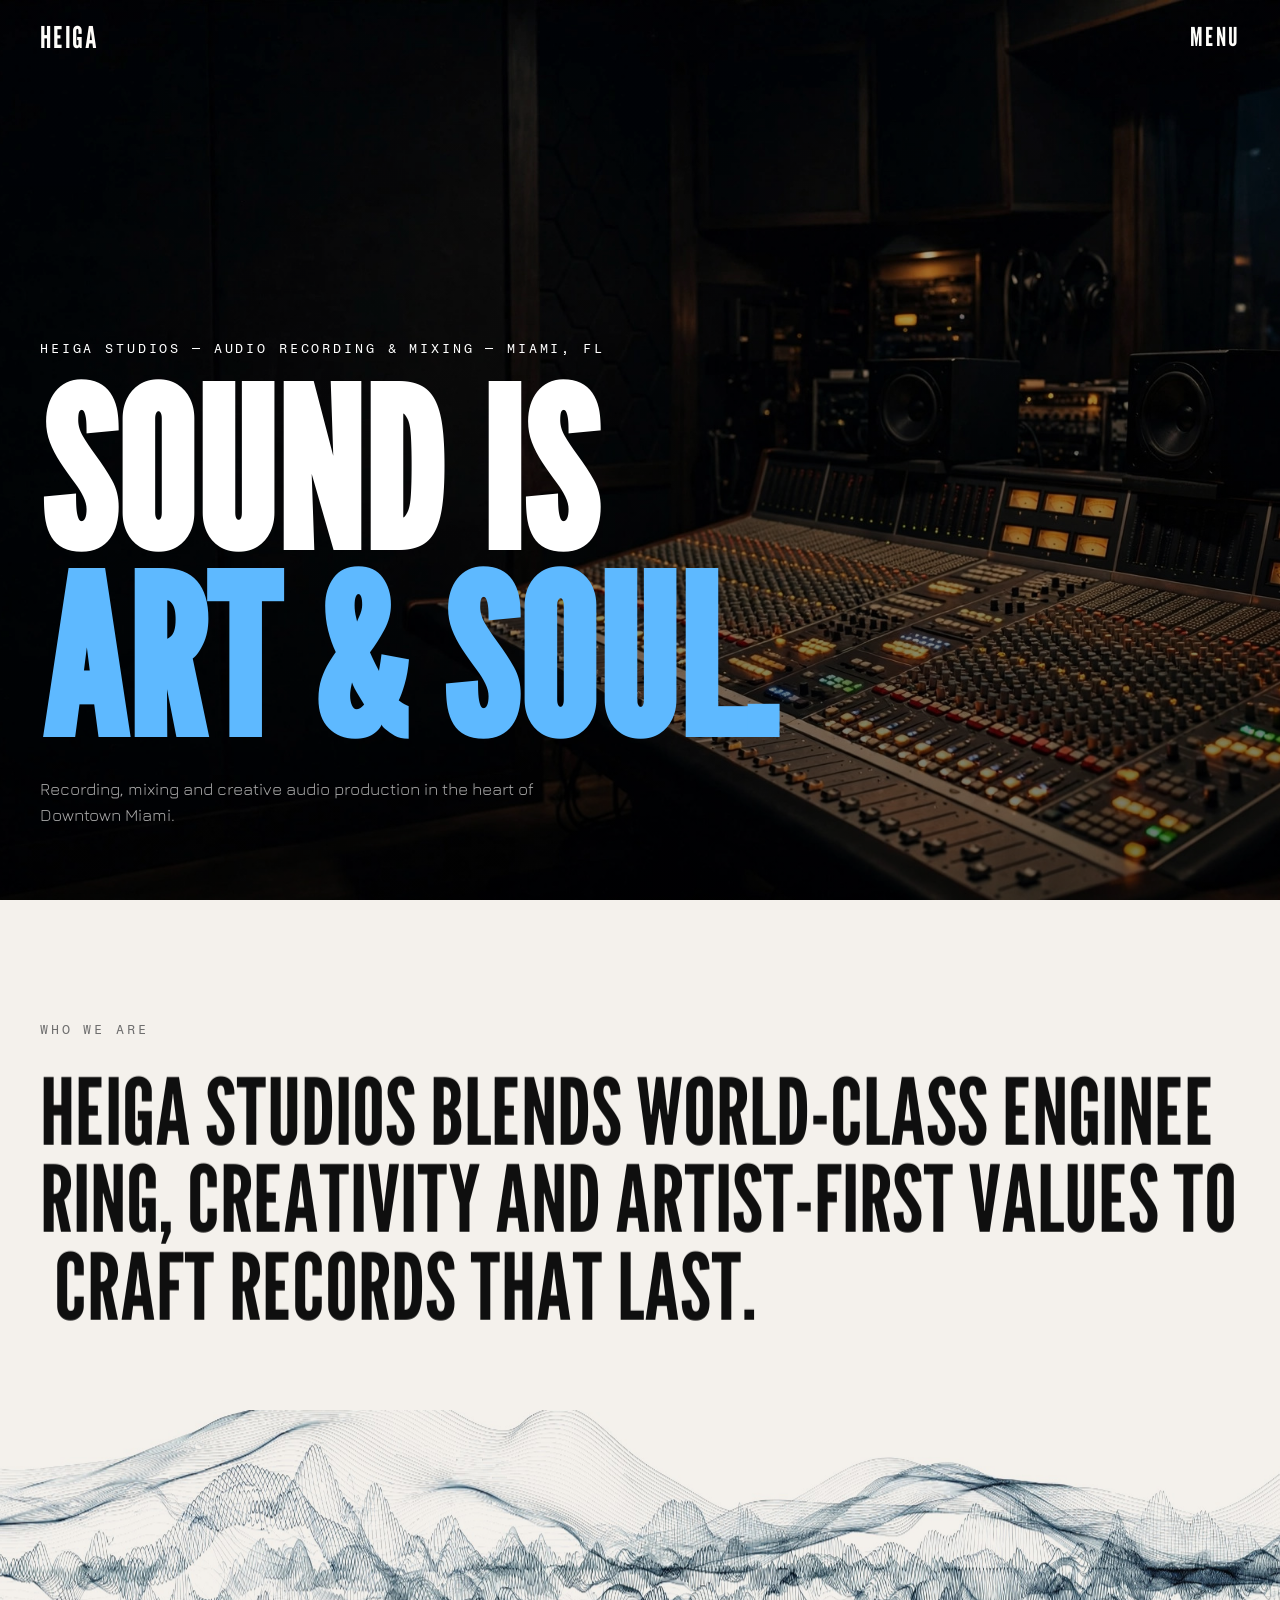
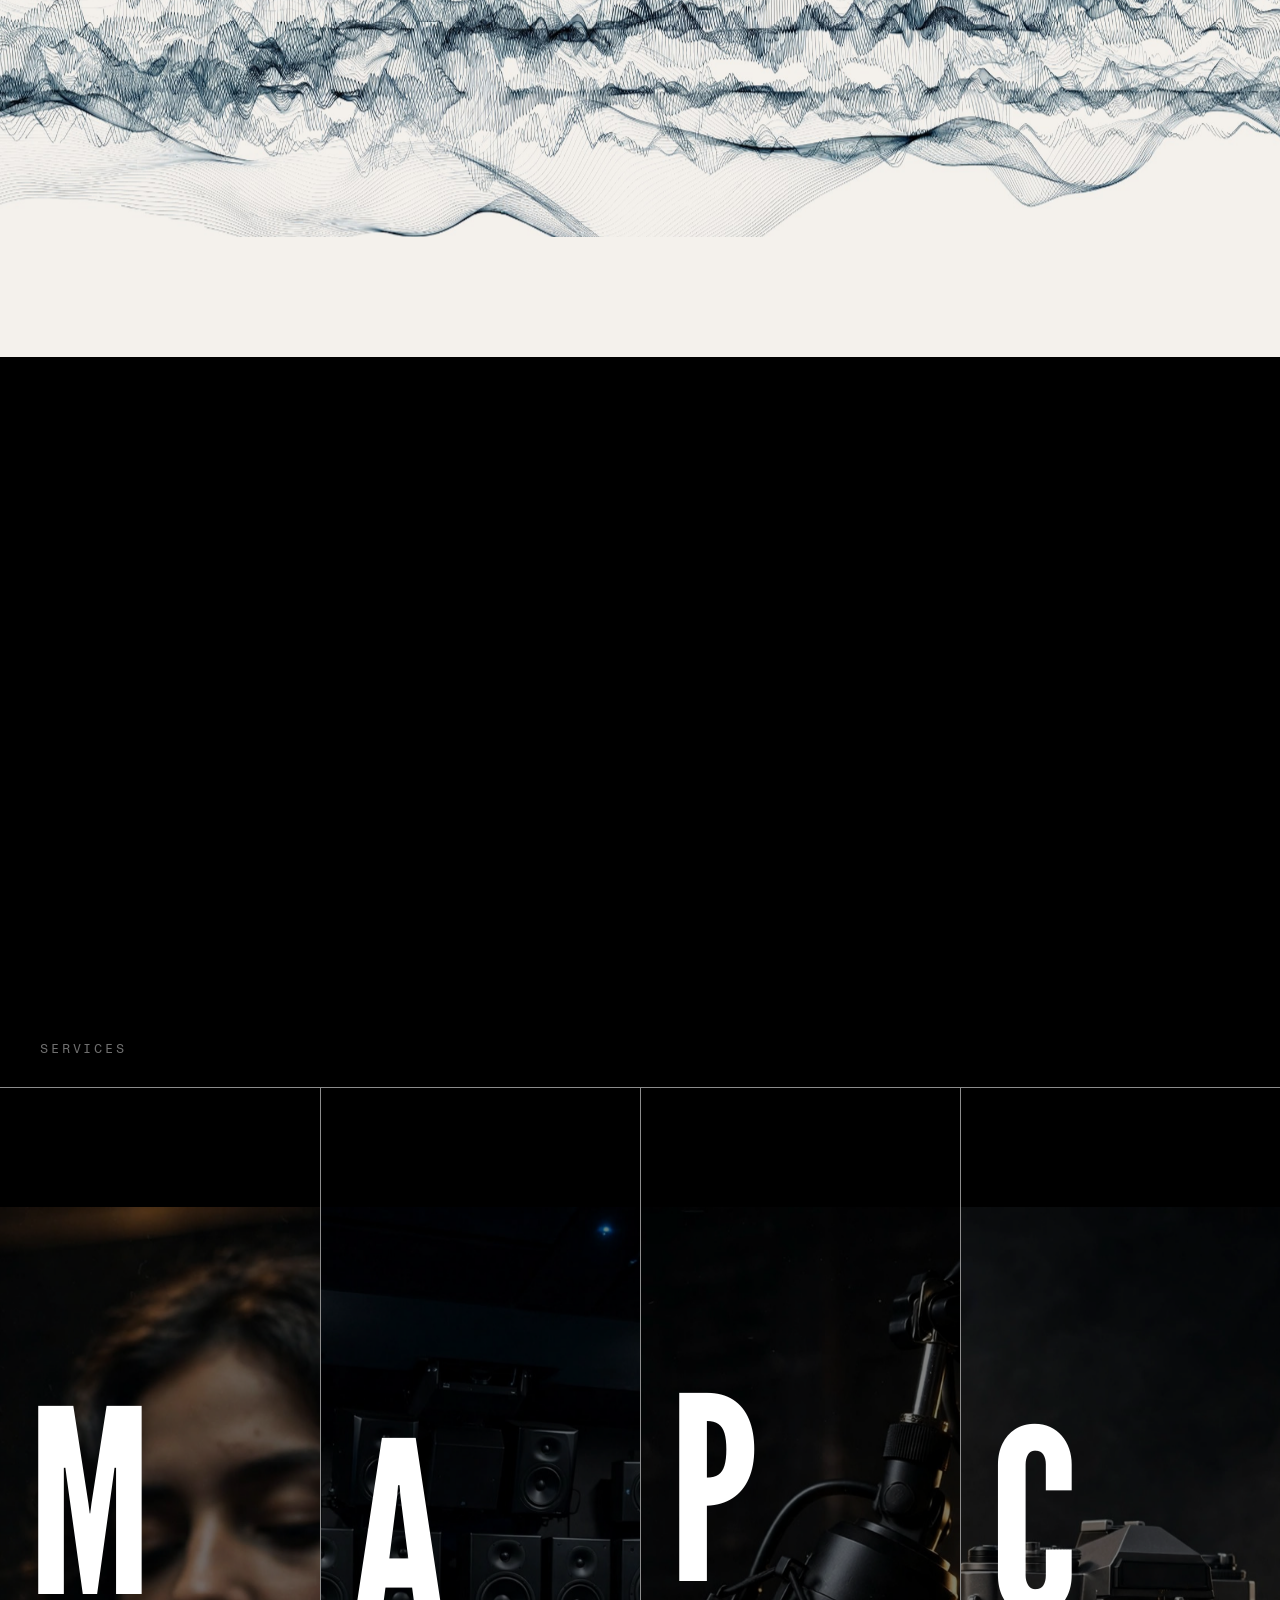
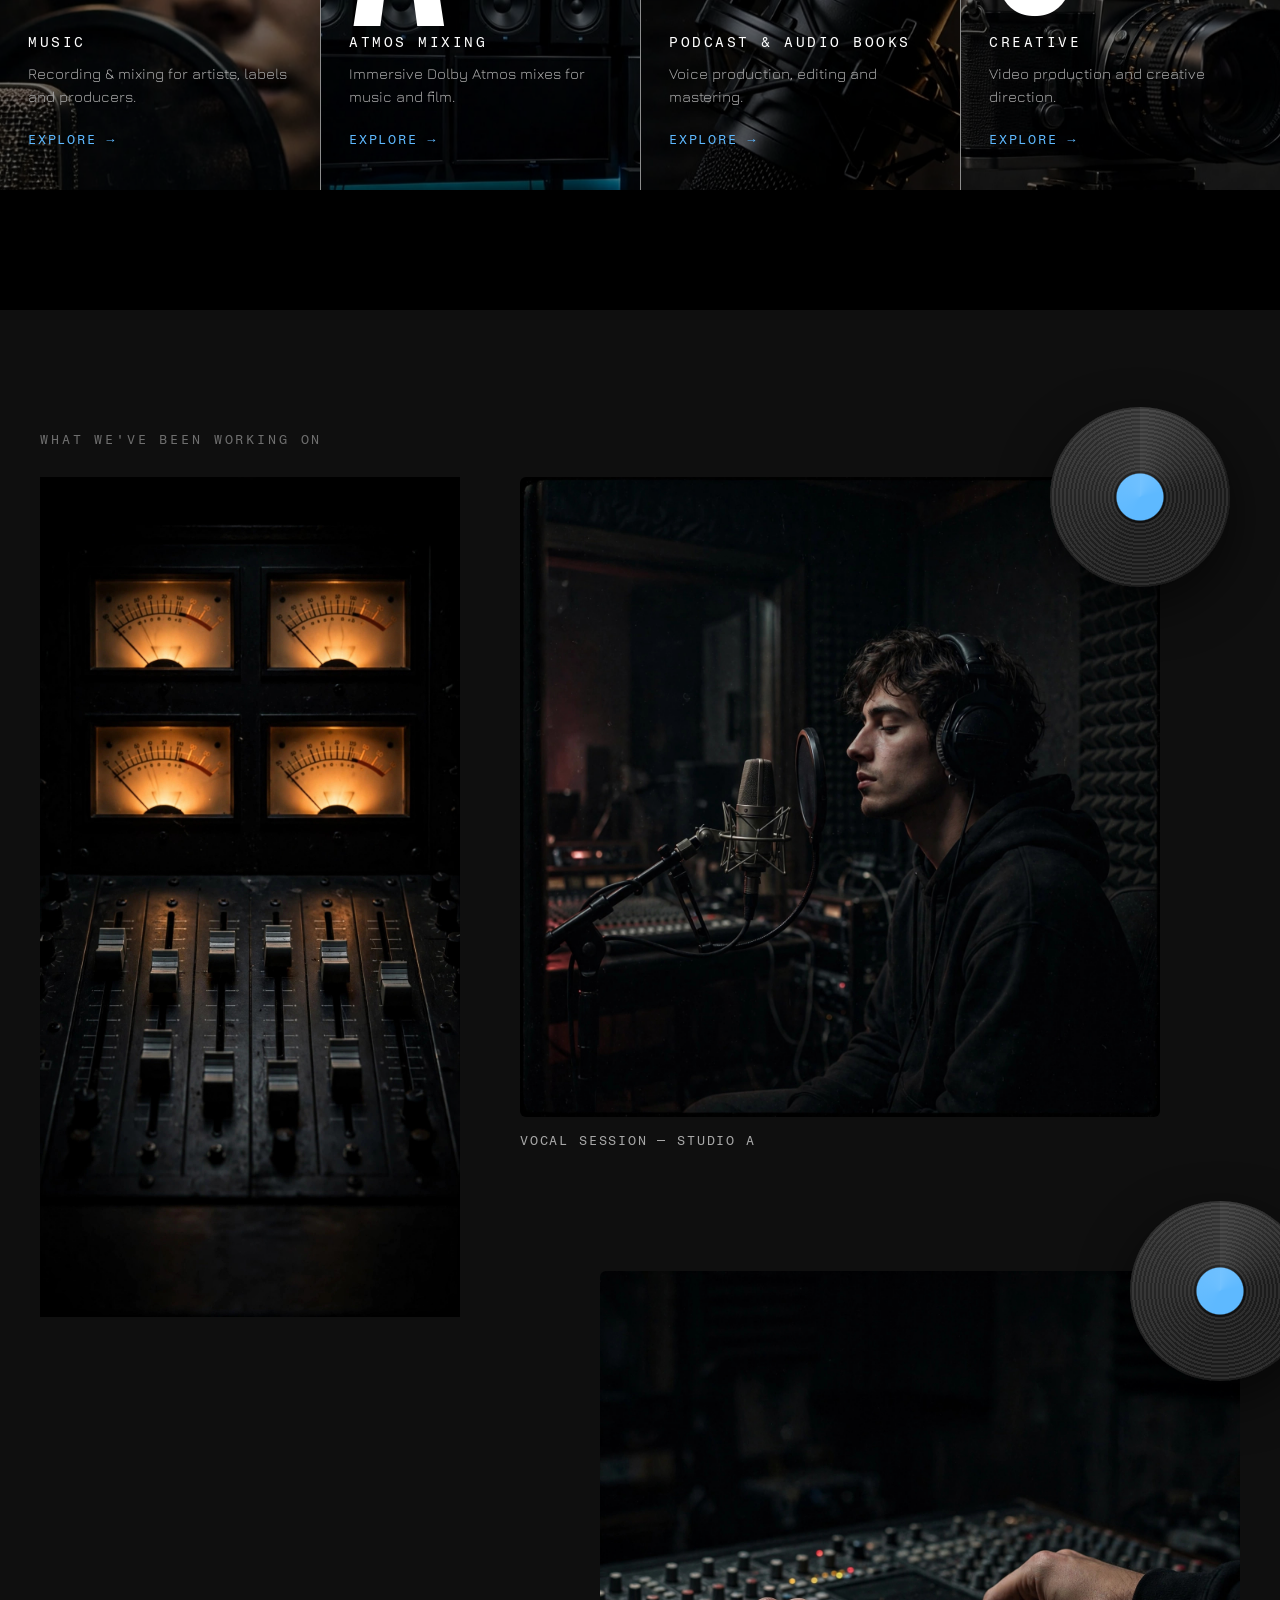
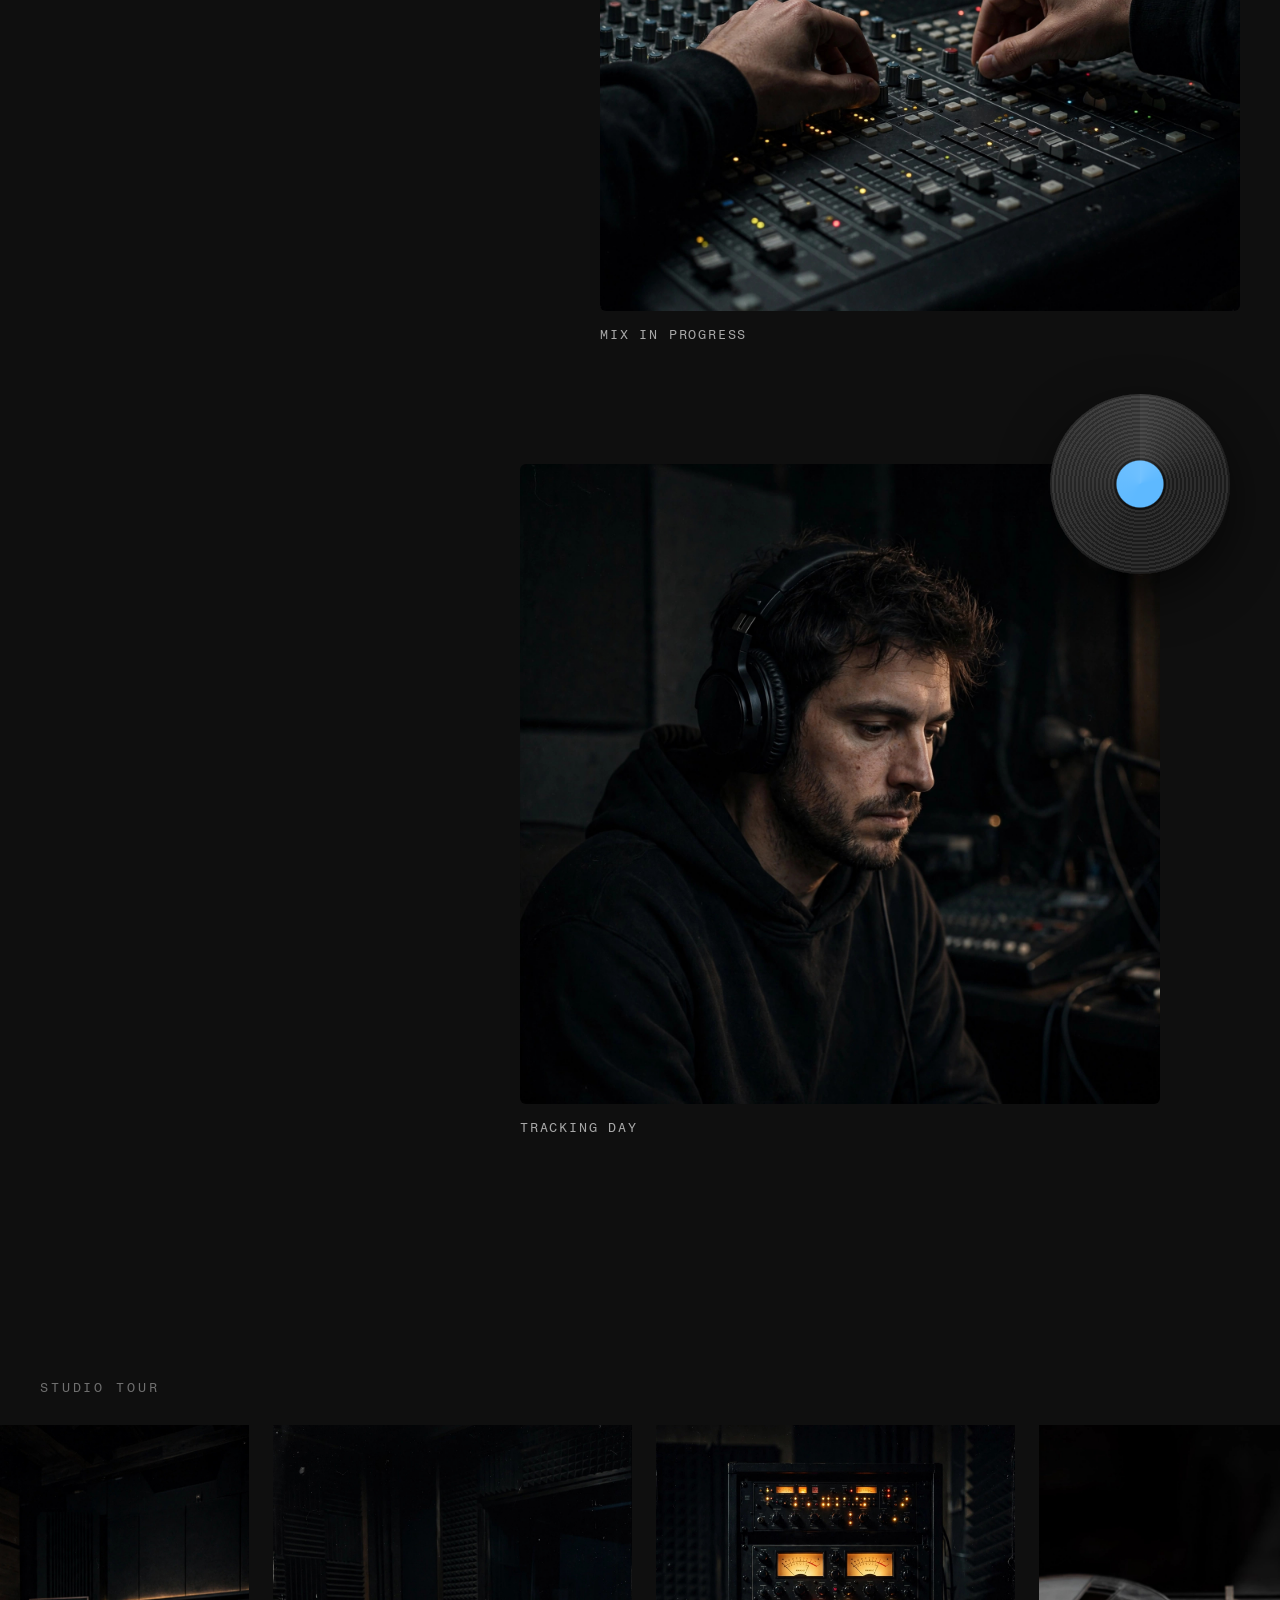
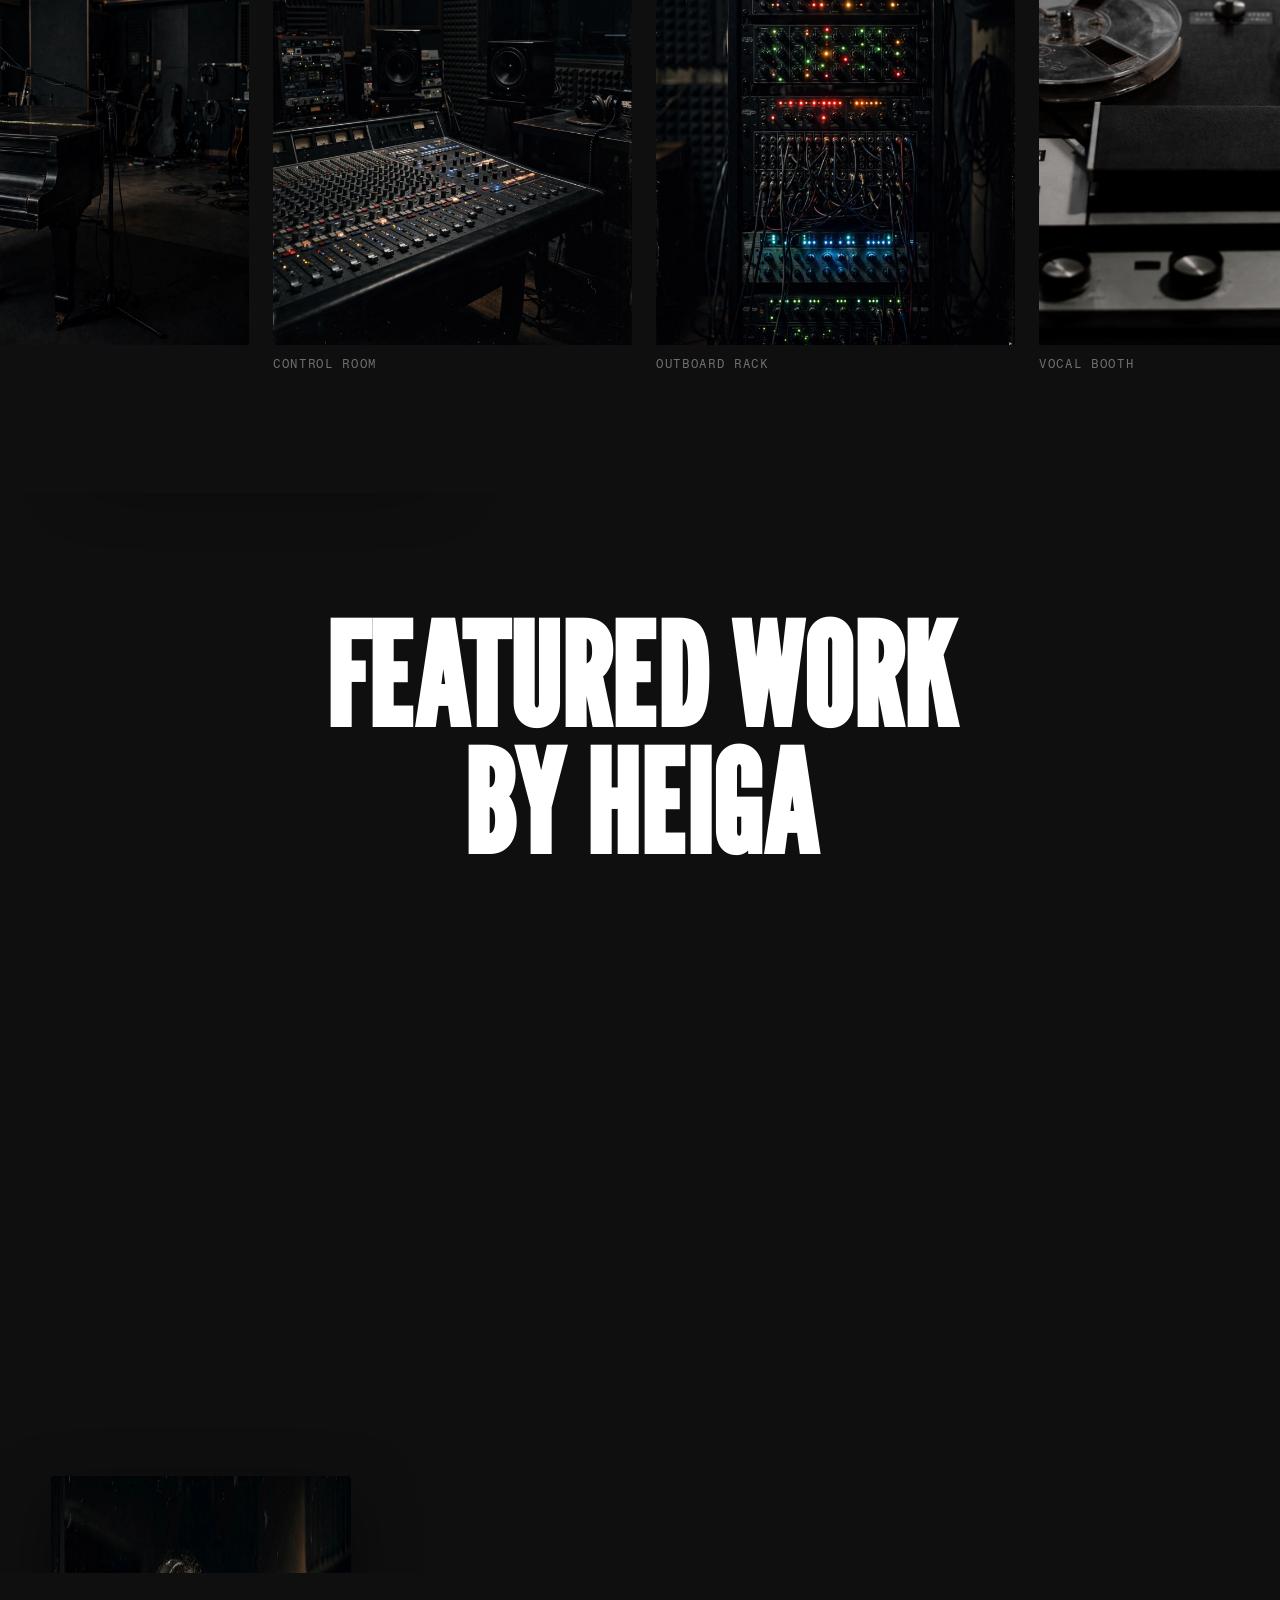
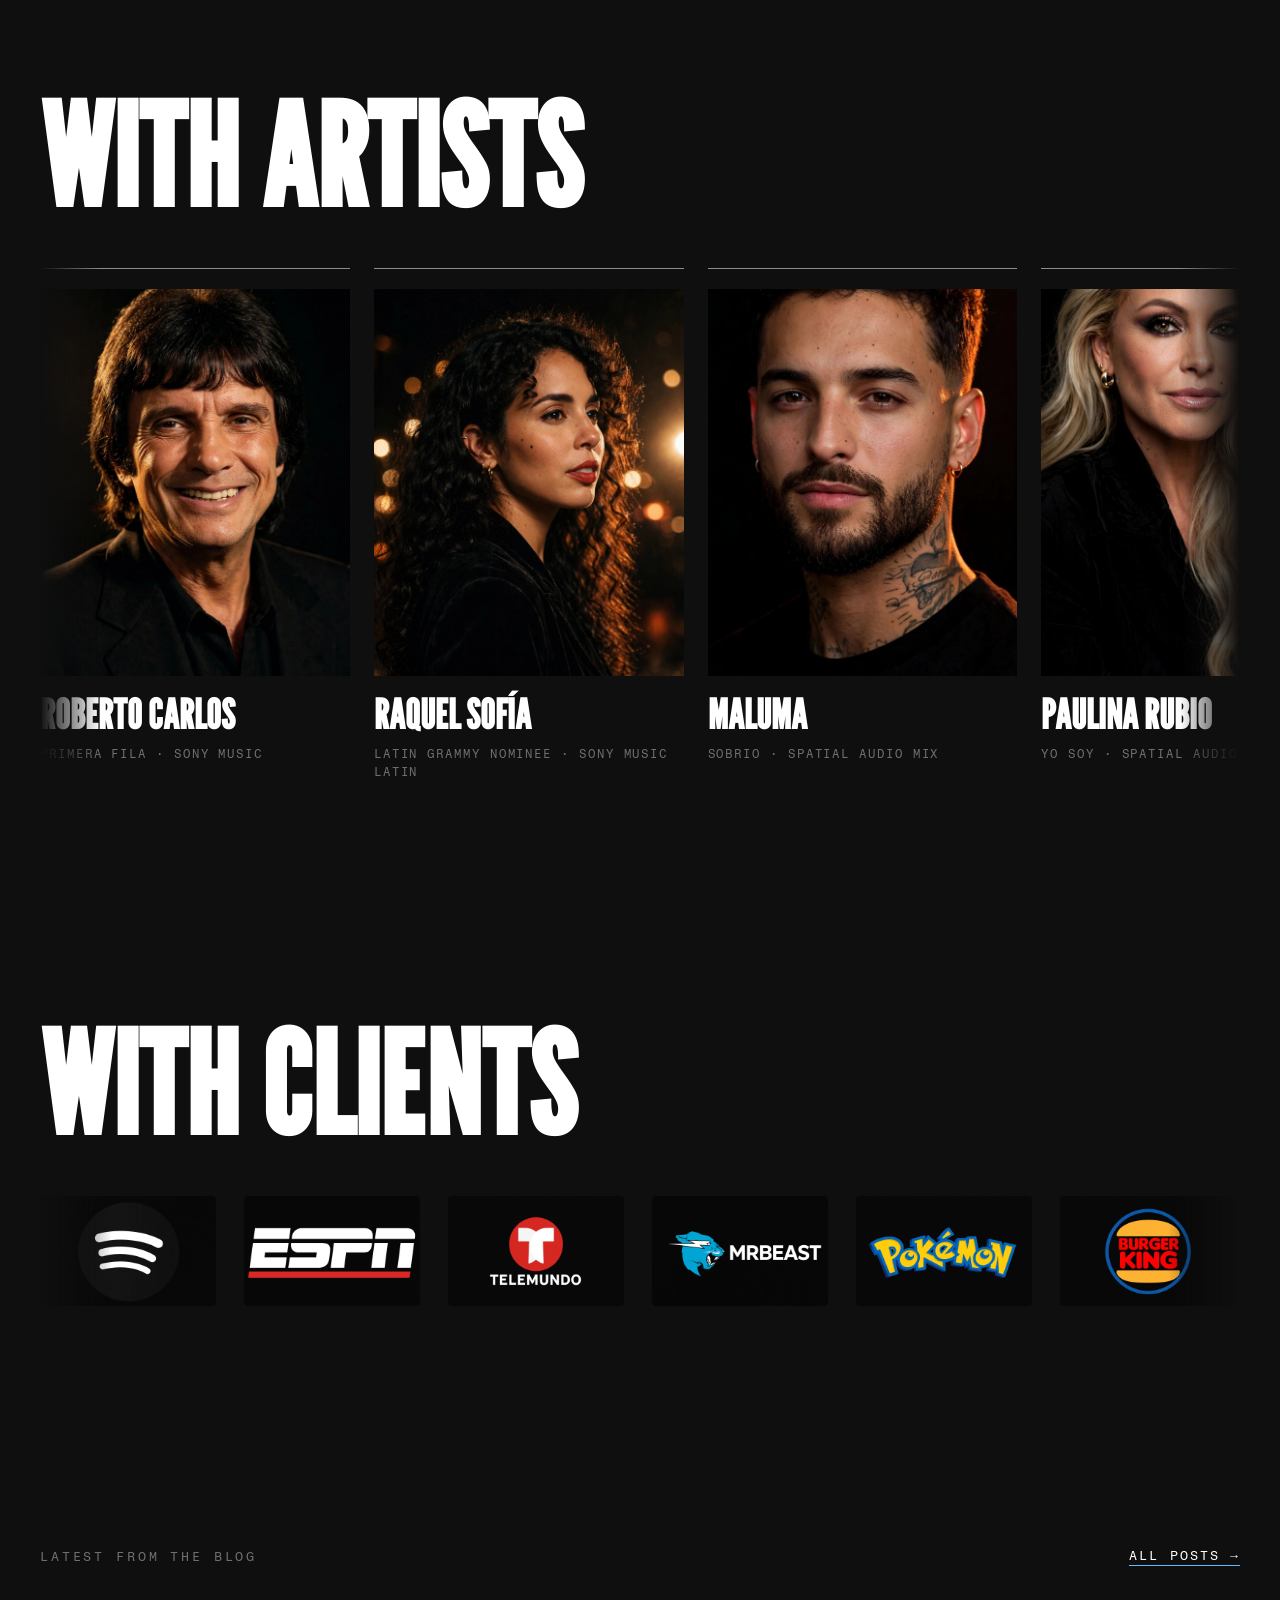
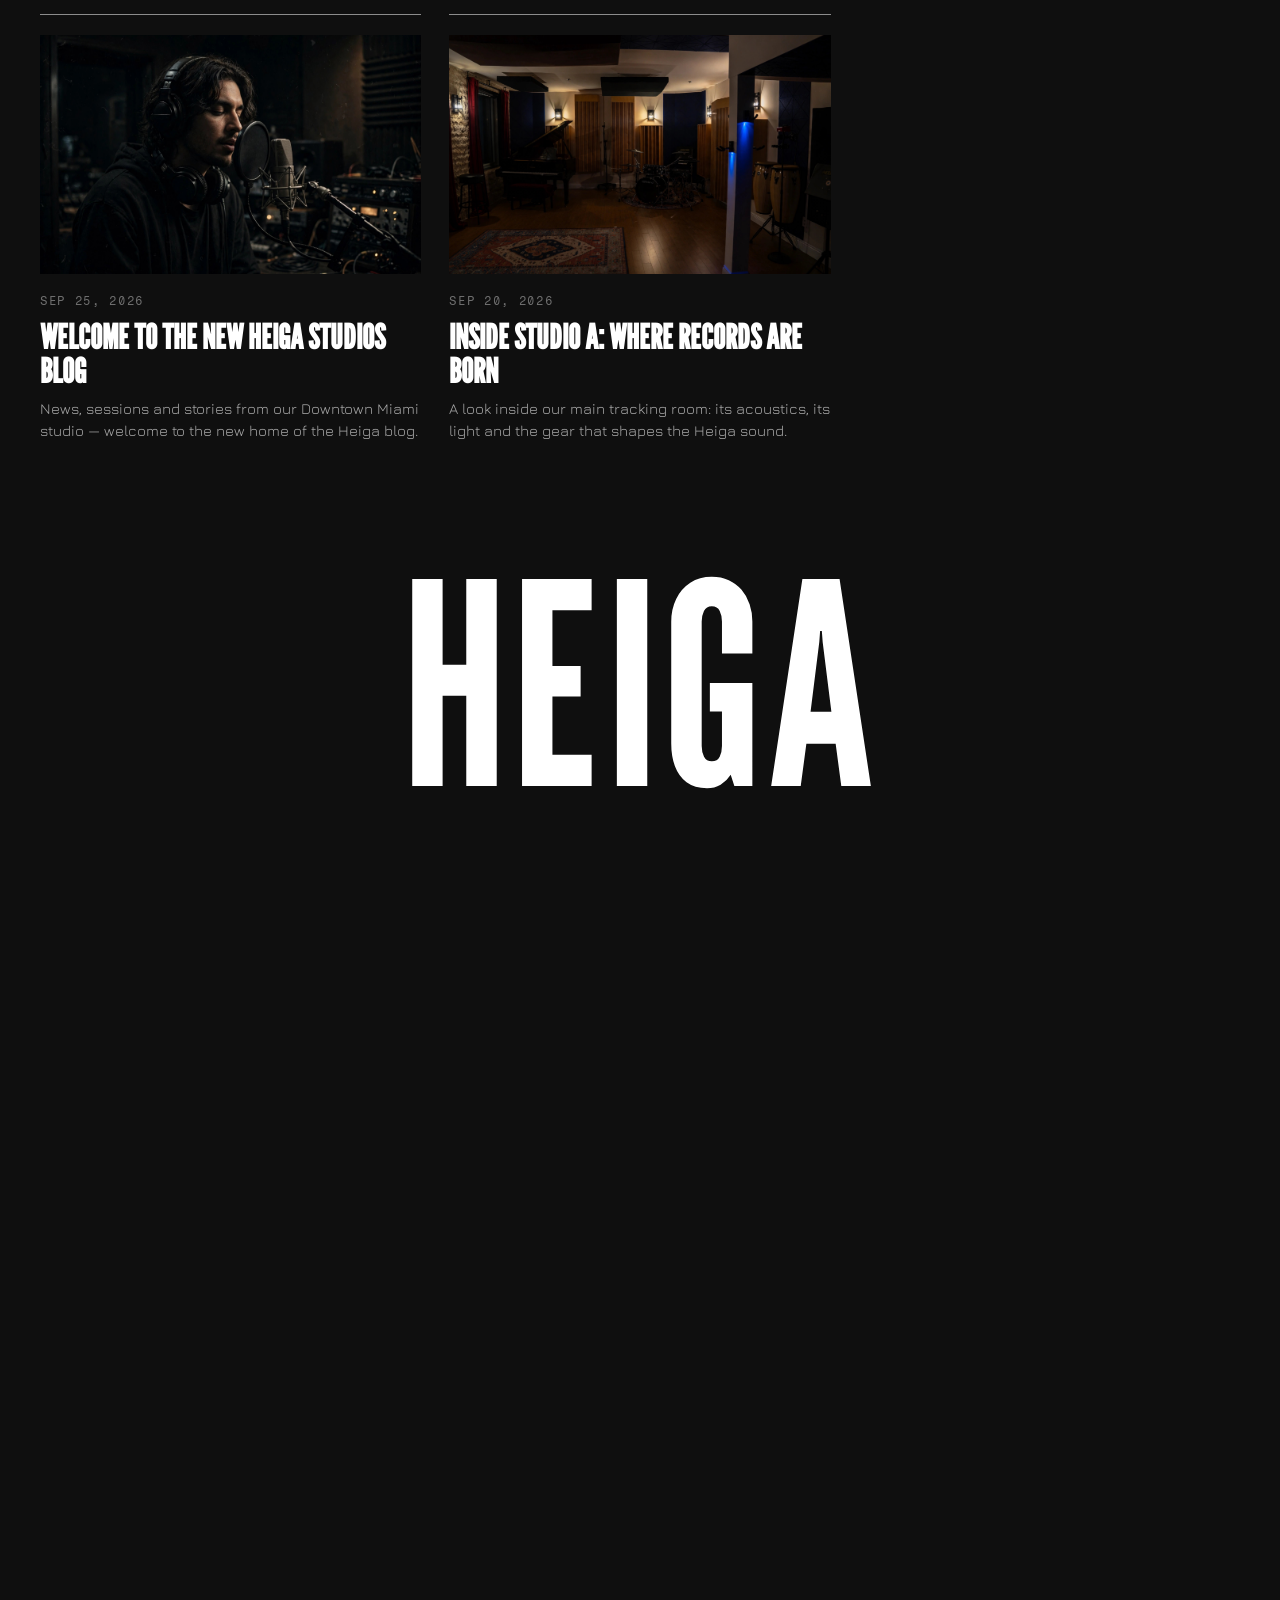
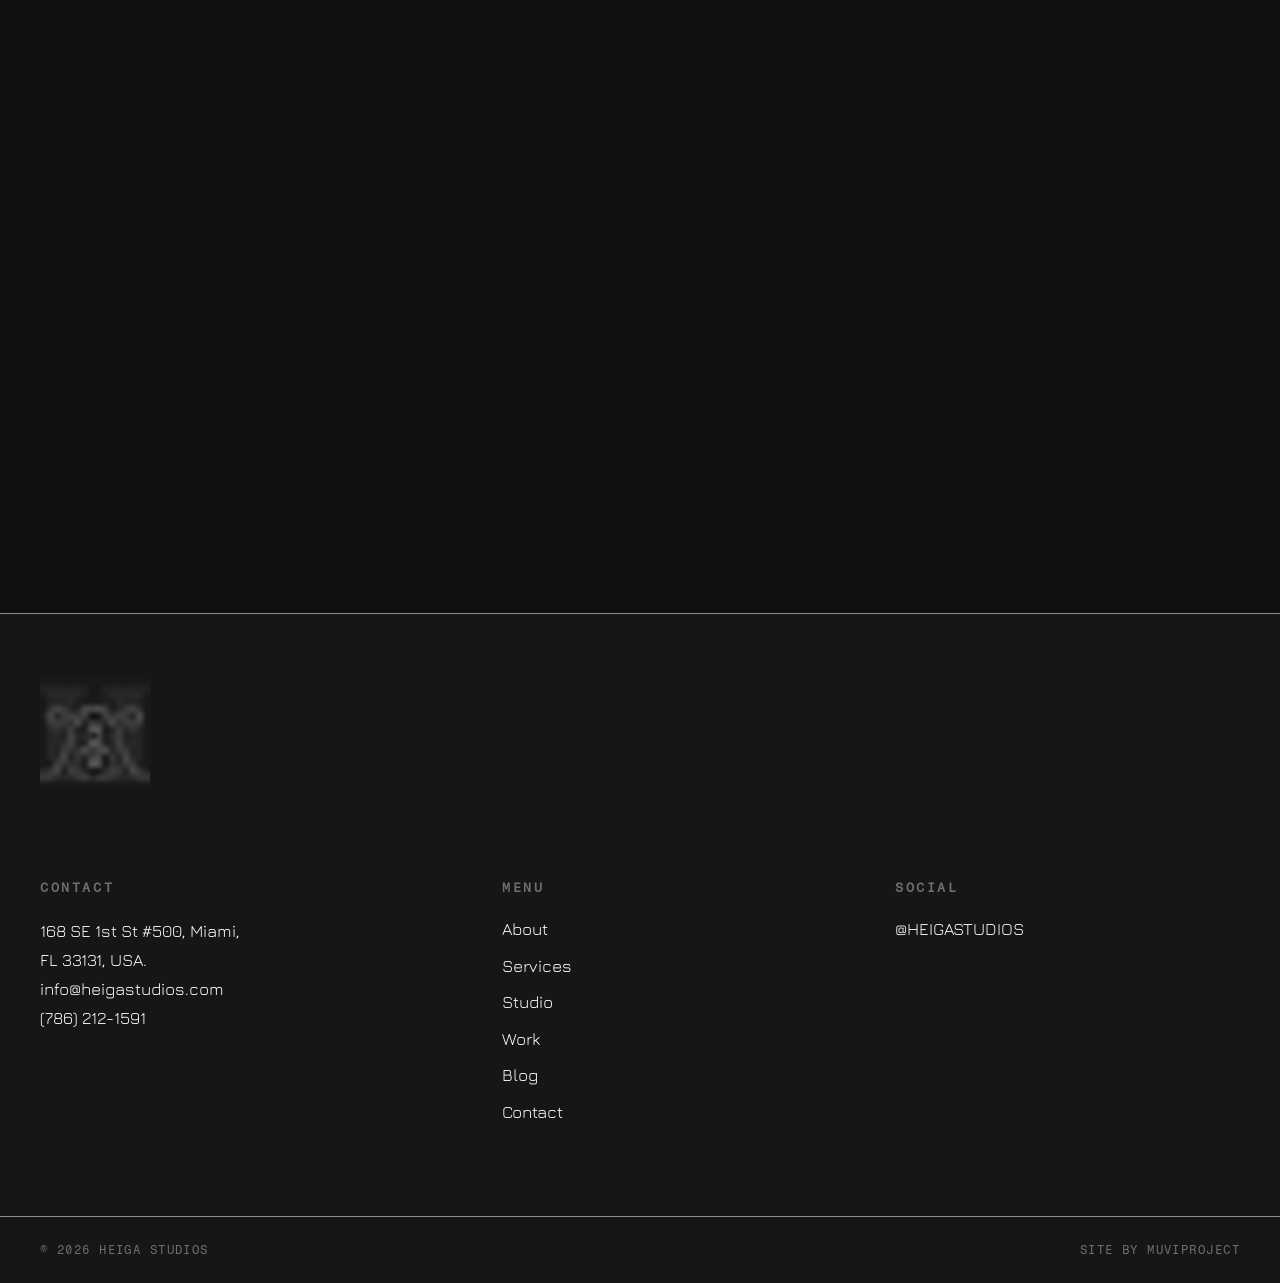
==== commit 544e4064: "Artistas: mitad de velocidad (120s); cache-bust v3 en CSS/JS" ====
--- a/index.html
+++ b/index.html
@@ -16,9 +16,9 @@
 <meta name="twitter:card" content="summary_large_image">
 <link rel="stylesheet" href="./assets/css/fonts.css">
 <link rel="icon" type="image/png" href="./assets/img/logo.png">
-<link rel="stylesheet" href="./assets/css/style.css">
+<link rel="stylesheet" href="./assets/css/style.css?v=3">
 <script src="./assets/js/vendor/lenis.min.js" defer></script>
-<script src="./assets/js/main.js" defer></script>
+<script src="./assets/js/main.js?v=3" defer></script>
 <script type="application/ld+json">
 {"@context":"https://schema.org","@type":"RecordingStudio","name":"Heiga Studios",
 "url":"https://www.heigastudios.com/",
--- a/assets/css/style.css
+++ b/assets/css/style.css
@@ -134,9 +134,9 @@
   display:flex;flex-direction:column;justify-content:flex-end;
 }
 .svc:first-child{border-left:0}
-.svc-bg{position:absolute;inset:0;opacity:0;transition:opacity .35s ease;z-index:0}
-.svc-bg img{width:100%;height:100%;object-fit:cover;opacity:.5}
-.svc:hover .svc-bg{opacity:1}
+.svc-bg{position:absolute;left:0;right:0;top:-20%;bottom:-20%;opacity:0;transition:opacity .6s ease;z-index:0;will-change:transform}
+.svc.inview .svc-bg{opacity:1}
+.svc-bg img{width:100%;height:100%;object-fit:cover;opacity:.5;display:block}
 .svc-letter{
   position:relative;z-index:1;
   font-family:var(--font-display);font-size:clamp(160px,20vw,400px);
@@ -217,11 +217,11 @@
 }
 /* una sola línea en loop perfecto: 10 artistas + 10 copias idénticas, -50% exacto */
 .artists-marquee{overflow:hidden;-webkit-mask-image:linear-gradient(90deg,transparent,#000 5%,#000 95%,transparent);mask-image:linear-gradient(90deg,transparent,#000 5%,#000 95%,transparent)}
-.artists-track{display:flex;width:max-content;animation:artists-scroll 60s linear infinite}
+.artists-track{display:flex;width:max-content;animation:artists-scroll 120s linear infinite}
 @keyframes artists-scroll{to{transform:translateX(-50%)}}
-.artist-slide{flex:0 0 clamp(154px,16.1vw,224px);margin-right:24px;border-top:1px solid var(--hair);padding-top:20px}
+.artist-slide{flex:0 0 clamp(231px,24.2vw,336px);margin-right:24px;border-top:1px solid var(--hair);padding-top:20px}
 .artist-slide img{width:100%;height:auto;aspect-ratio:4/5;object-fit:cover;margin-bottom:18px;user-select:none;-webkit-user-drag:none}
-.artist-slide h3{font-family:var(--font-display);font-size:clamp(22px,2.2vw,36px);text-transform:uppercase;line-height:1}
+.artist-slide h3{font-family:var(--font-display);font-size:clamp(32px,3.2vw,52px);text-transform:uppercase;line-height:1}
 .artist-slide .meta{font-family:var(--font-mono);font-size:12px;letter-spacing:.16em;color:var(--dim);margin-top:10px}
 
 /* ---------- with clients: logo marquee ---------- */
@@ -236,7 +236,7 @@
 @keyframes clients-scroll{to{transform:translateX(calc(-50% - 14px))}}
 @media (prefers-reduced-motion:reduce){.clients-track,.artists-track{animation:none}}
 @media (max-width:720px){
-  .artist-slide{flex-basis:43.4vw}
+  .artist-slide{flex-basis:65vw}
   .clients-track img{height:84px}
 }
 .quote-pending{
